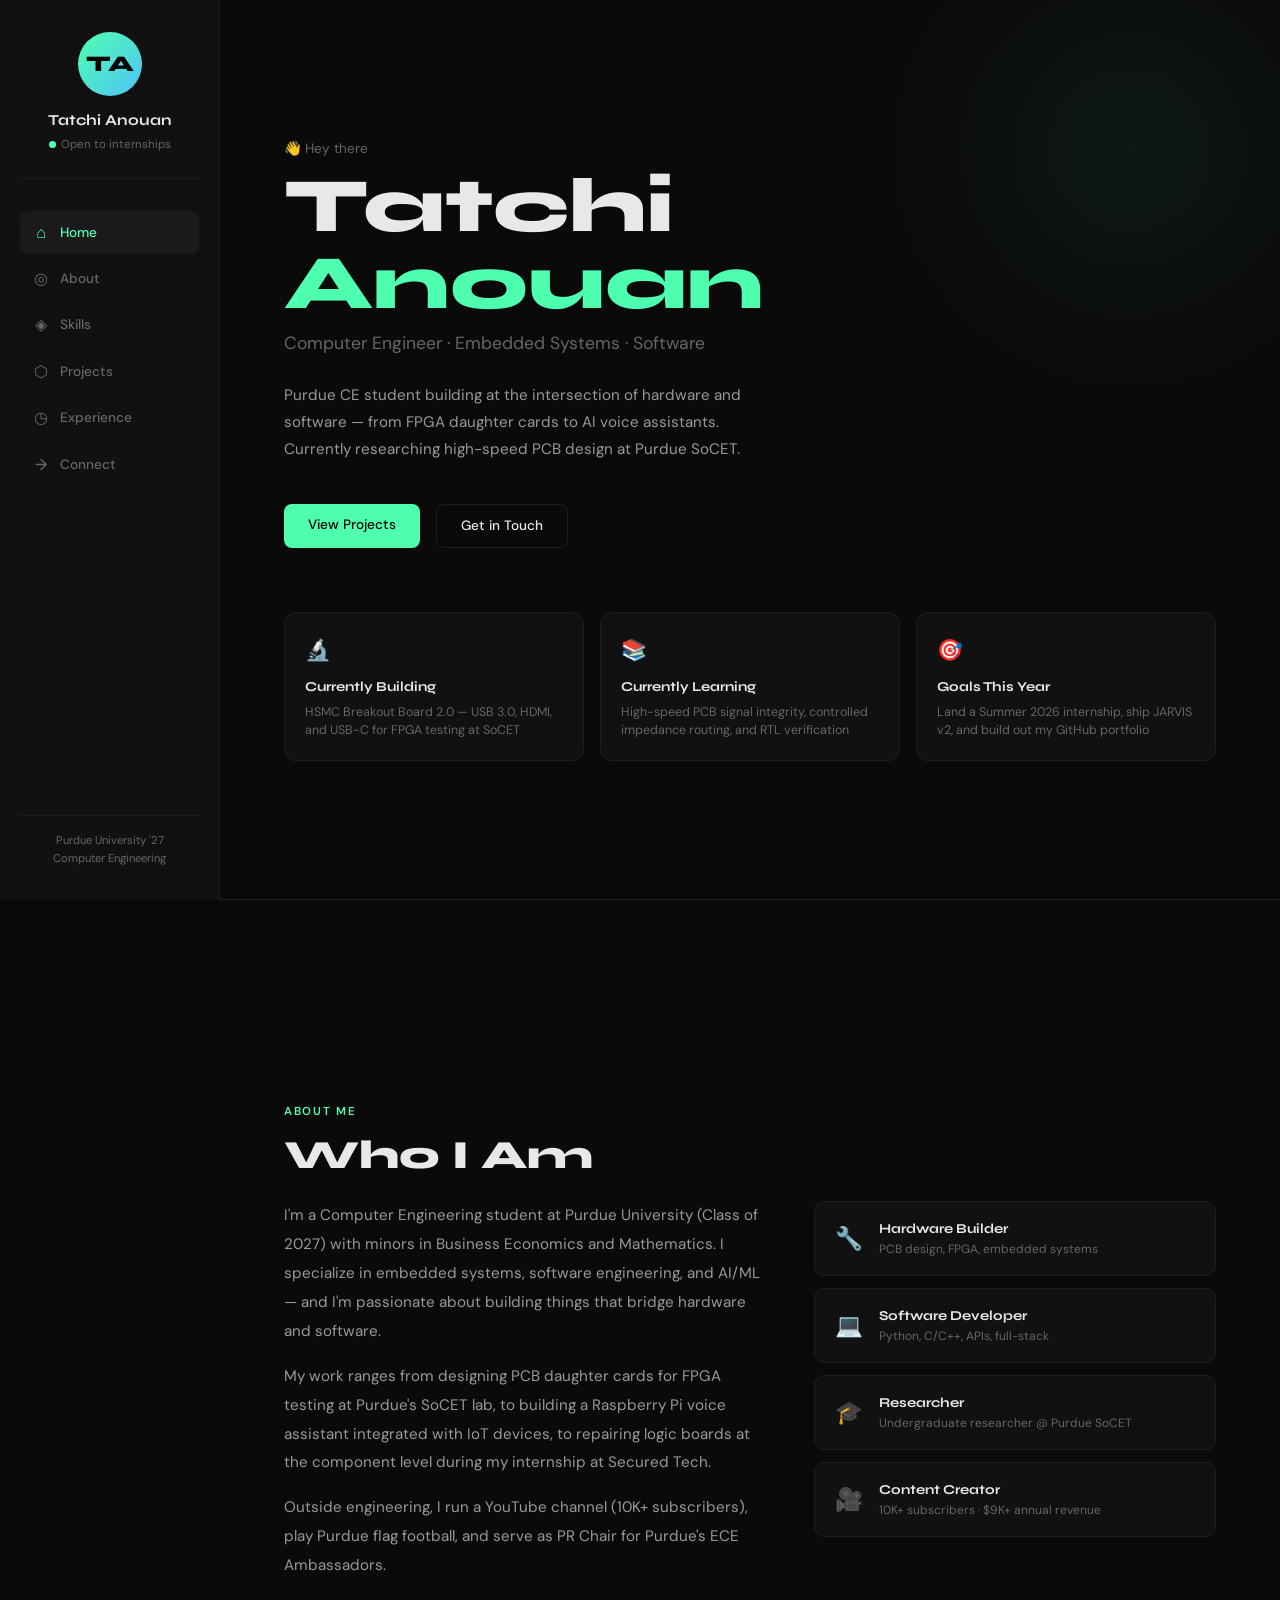
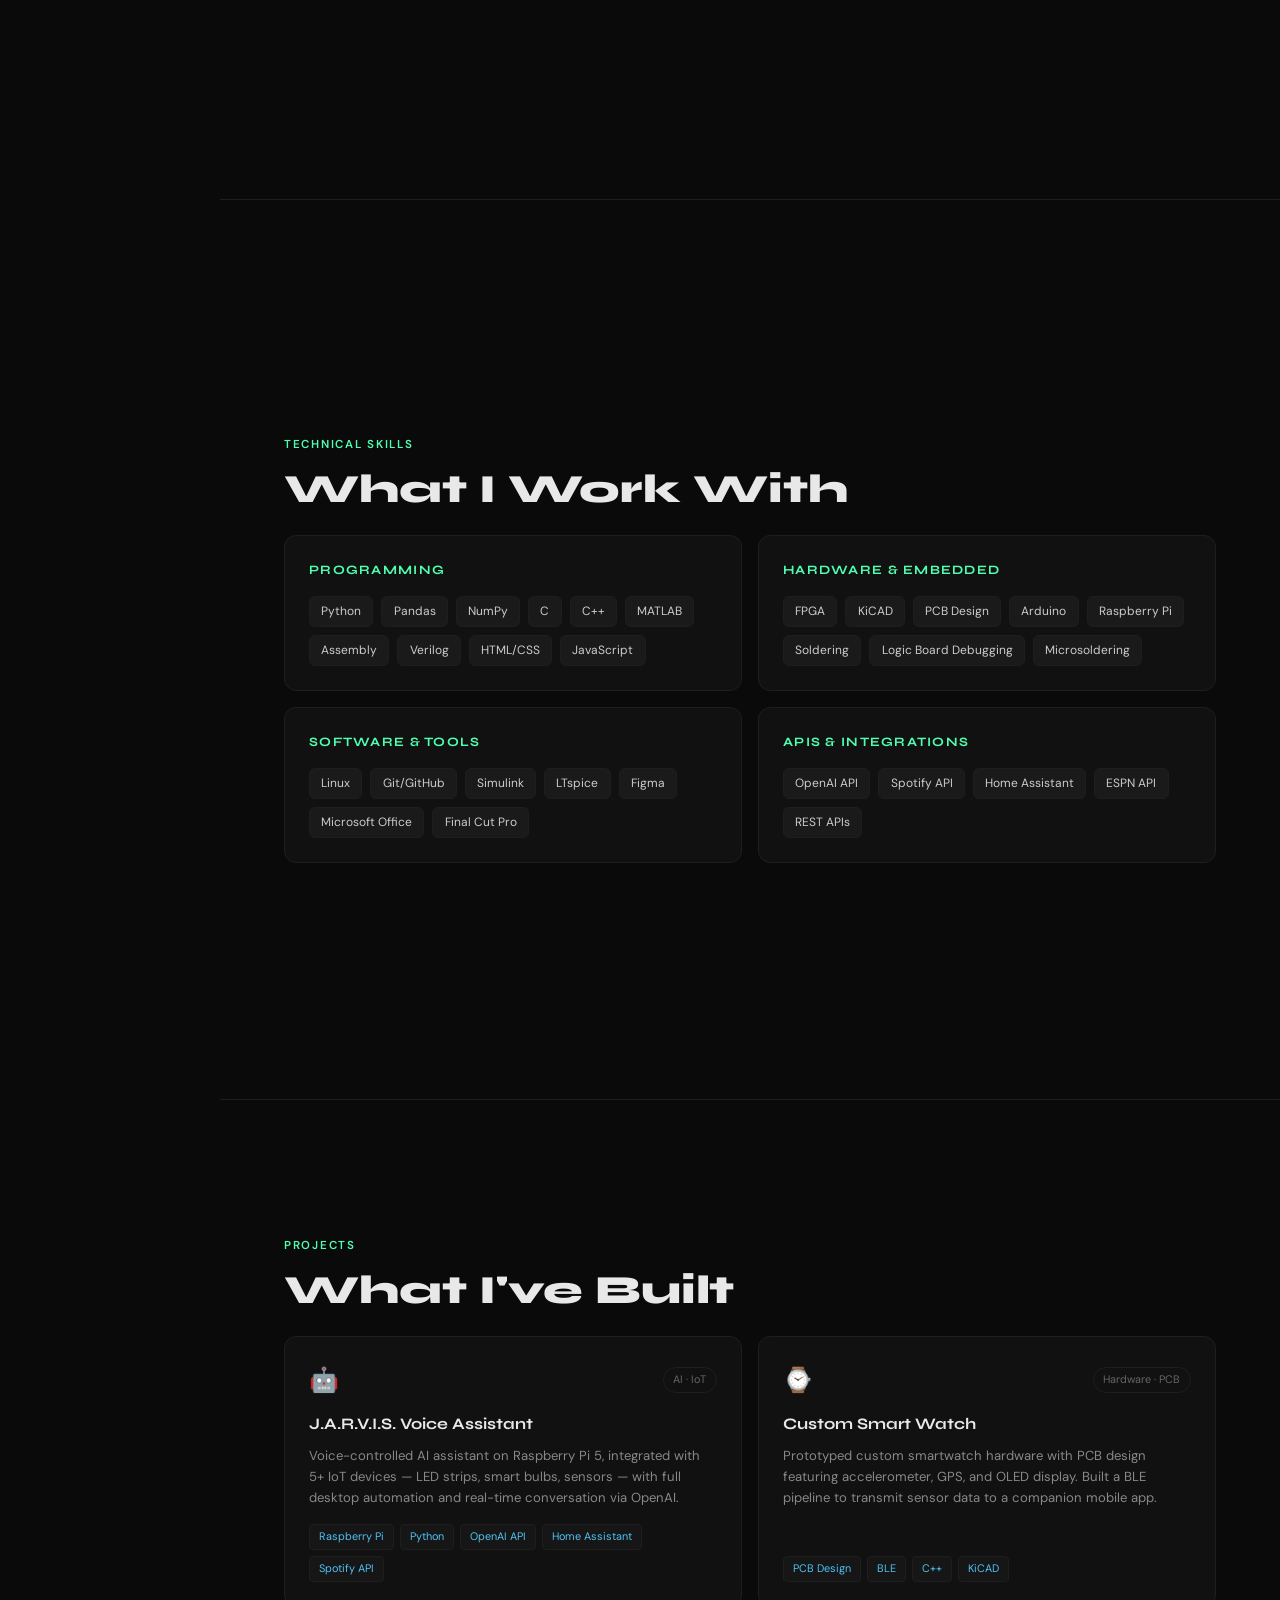
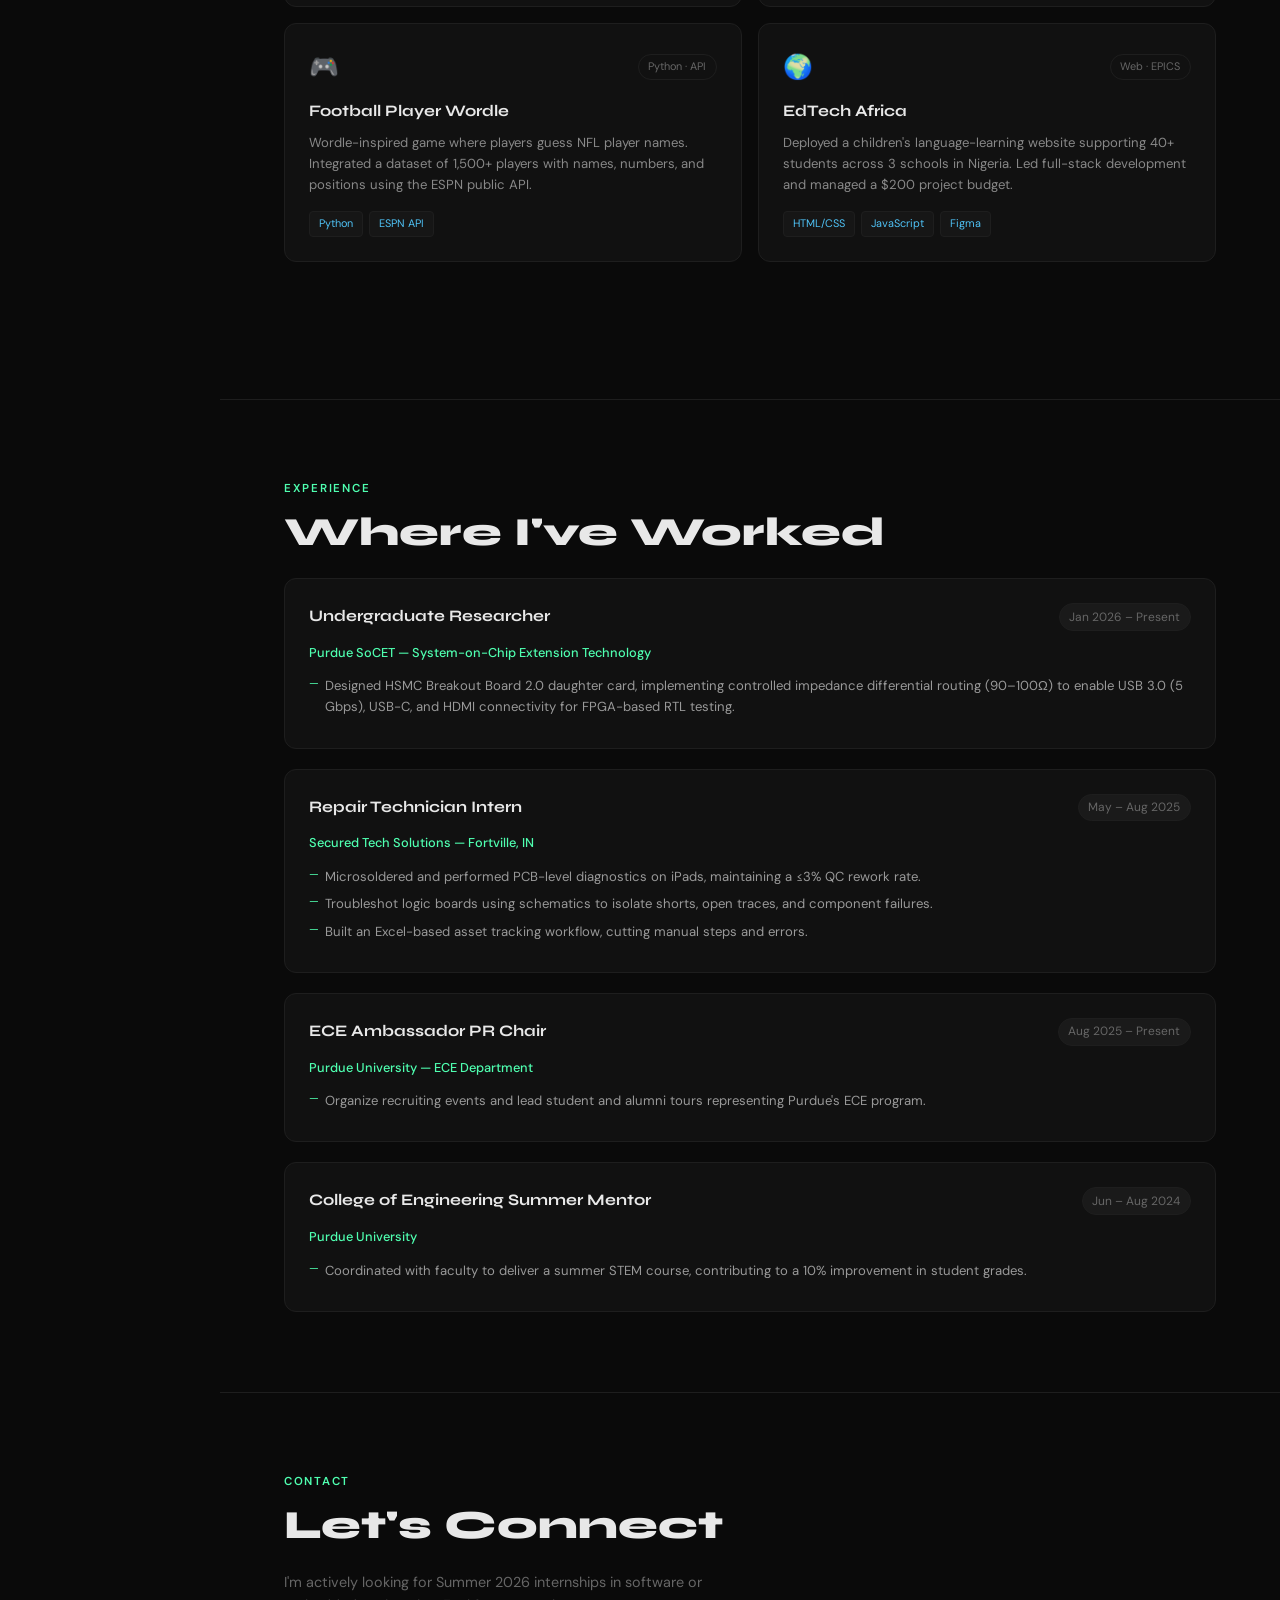
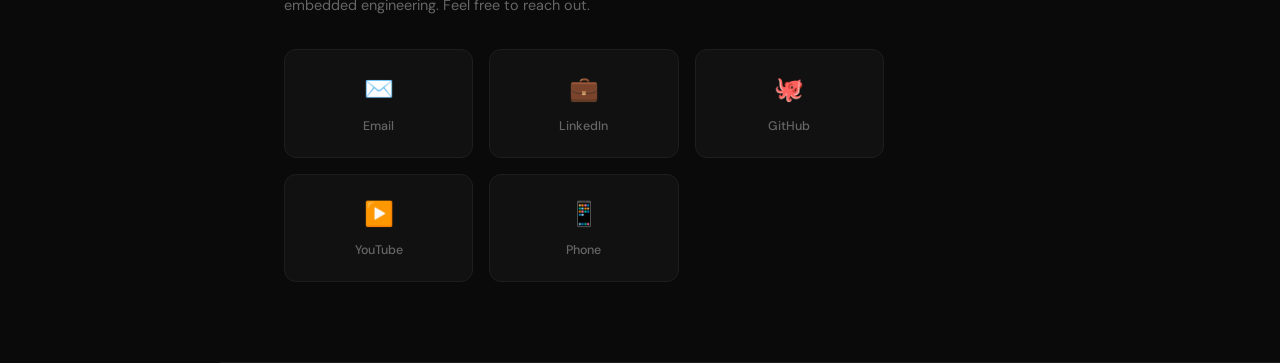
==== index.html @ 2d2d6995 "Add files via upload" ====
<!DOCTYPE html>
<html lang="en">
<head>
  <meta charset="UTF-8" />
  <meta name="viewport" content="width=device-width, initial-scale=1.0"/>
  <title>Tatchi Anouan — Portfolio</title>
  <link href="https://fonts.googleapis.com/css2?family=Syne:wght@400;600;700;800&family=DM+Sans:wght@300;400;500&display=swap" rel="stylesheet"/>
  <style>
    *, *::before, *::after { box-sizing: border-box; margin: 0; padding: 0; }

    :root {
      --bg: #0a0a0a;
      --surface: #111111;
      --border: #1e1e1e;
      --text: #e8e8e8;
      --muted: #666;
      --accent: #4fffb0;
      --accent2: #4fc3f7;
      --font-head: 'Syne', sans-serif;
      --font-body: 'DM Sans', sans-serif;
    }

    html { scroll-behavior: smooth; }

    body {
      background: var(--bg);
      color: var(--text);
      font-family: var(--font-body);
      font-weight: 400;
      line-height: 1.6;
    }

    /* ── SIDEBAR ── */
    .sidebar {
      position: fixed;
      top: 0; left: 0;
      width: 220px;
      height: 100vh;
      background: var(--surface);
      border-right: 1px solid var(--border);
      display: flex;
      flex-direction: column;
      padding: 2rem 1.25rem;
      z-index: 100;
    }

    .sidebar-profile {
      text-align: center;
      margin-bottom: 2rem;
      padding-bottom: 1.5rem;
      border-bottom: 1px solid var(--border);
    }

    .avatar {
      width: 64px; height: 64px;
      border-radius: 50%;
      background: linear-gradient(135deg, var(--accent), var(--accent2));
      display: flex; align-items: center; justify-content: center;
      font-family: var(--font-head);
      font-size: 1.4rem;
      font-weight: 800;
      color: #000;
      margin: 0 auto 0.75rem;
    }

    .sidebar-name {
      font-family: var(--font-head);
      font-weight: 700;
      font-size: 0.95rem;
      color: var(--text);
    }

    .sidebar-role {
      font-size: 0.72rem;
      color: var(--muted);
      margin-top: 0.2rem;
    }

    .status-dot {
      display: inline-block;
      width: 7px; height: 7px;
      background: var(--accent);
      border-radius: 50%;
      margin-right: 5px;
      animation: pulse 2s infinite;
    }

    @keyframes pulse {
      0%, 100% { opacity: 1; }
      50% { opacity: 0.3; }
    }

    nav { flex: 1; }

    nav a {
      display: flex;
      align-items: center;
      gap: 0.6rem;
      padding: 0.55rem 0.75rem;
      border-radius: 8px;
      color: var(--muted);
      text-decoration: none;
      font-size: 0.85rem;
      font-weight: 500;
      transition: all 0.2s;
      margin-bottom: 0.2rem;
    }

    nav a:hover, nav a.active {
      background: #1a1a1a;
      color: var(--text);
    }

    nav a.active { color: var(--accent); }

    nav a .icon { font-size: 1rem; width: 18px; text-align: center; }

    .sidebar-footer {
      font-size: 0.7rem;
      color: var(--muted);
      text-align: center;
      padding-top: 1rem;
      border-top: 1px solid var(--border);
    }

    /* ── MAIN ── */
    main {
      margin-left: 220px;
      padding: 0;
    }

    section {
      min-height: 100vh;
      padding: 5rem 4rem;
      border-bottom: 1px solid var(--border);
    }

    .section-label {
      font-size: 0.72rem;
      font-weight: 600;
      letter-spacing: 0.15em;
      text-transform: uppercase;
      color: var(--accent);
      margin-bottom: 0.75rem;
    }

    .section-title {
      font-family: var(--font-head);
      font-size: 2.5rem;
      font-weight: 800;
      color: var(--text);
      margin-bottom: 1.5rem;
      line-height: 1.1;
    }

    /* ── HERO ── */
    #home {
      display: flex;
      flex-direction: column;
      justify-content: center;
      position: relative;
      overflow: hidden;
    }

    .hero-bg {
      position: absolute;
      top: -100px; right: -100px;
      width: 500px; height: 500px;
      background: radial-gradient(circle, rgba(79,255,176,0.06) 0%, transparent 70%);
      pointer-events: none;
    }

    .hero-greeting {
      font-size: 0.85rem;
      color: var(--muted);
      margin-bottom: 0.5rem;
      display: flex;
      align-items: center;
      gap: 0.5rem;
    }

    .hero-name {
      font-family: var(--font-head);
      font-size: clamp(3rem, 6vw, 5.5rem);
      font-weight: 800;
      line-height: 1;
      margin-bottom: 0.5rem;
    }

    .hero-name span { color: var(--accent); }

    .hero-sub {
      font-size: 1.1rem;
      color: var(--muted);
      margin-bottom: 1.5rem;
      max-width: 520px;
    }

    .hero-desc {
      font-size: 0.95rem;
      color: #999;
      max-width: 500px;
      margin-bottom: 2.5rem;
      line-height: 1.8;
    }

    .btn-row { display: flex; gap: 1rem; flex-wrap: wrap; }

    .btn {
      padding: 0.65rem 1.5rem;
      border-radius: 8px;
      font-family: var(--font-body);
      font-size: 0.85rem;
      font-weight: 500;
      cursor: pointer;
      text-decoration: none;
      transition: all 0.2s;
      display: inline-block;
    }

    .btn-primary {
      background: var(--accent);
      color: #000;
      border: none;
    }

    .btn-primary:hover { background: #3de89a; transform: translateY(-1px); }

    .btn-outline {
      background: transparent;
      color: var(--text);
      border: 1px solid var(--border);
    }

    .btn-outline:hover { border-color: var(--accent); color: var(--accent); }

    .focus-cards {
      display: grid;
      grid-template-columns: repeat(3, 1fr);
      gap: 1rem;
      margin-top: 4rem;
    }

    .focus-card {
      background: var(--surface);
      border: 1px solid var(--border);
      border-radius: 12px;
      padding: 1.25rem;
      transition: border-color 0.2s;
    }

    .focus-card:hover { border-color: #333; }

    .focus-card .icon { font-size: 1.3rem; margin-bottom: 0.6rem; }
    .focus-card h4 { font-family: var(--font-head); font-size: 0.85rem; font-weight: 700; margin-bottom: 0.3rem; }
    .focus-card p { font-size: 0.78rem; color: var(--muted); line-height: 1.5; }

    /* ── ABOUT ── */
    #about { display: flex; flex-direction: column; justify-content: center; }

    .about-grid {
      display: grid;
      grid-template-columns: 1.2fr 1fr;
      gap: 3rem;
      align-items: start;
    }

    .about-text p {
      color: #999;
      font-size: 0.95rem;
      line-height: 1.9;
      margin-bottom: 1rem;
    }

    .about-cards {
      display: flex;
      flex-direction: column;
      gap: 0.75rem;
    }

    .about-card {
      background: var(--surface);
      border: 1px solid var(--border);
      border-radius: 10px;
      padding: 1rem 1.25rem;
      display: flex;
      align-items: center;
      gap: 1rem;
    }

    .about-card .icon { font-size: 1.4rem; }
    .about-card h4 { font-family: var(--font-head); font-size: 0.85rem; font-weight: 700; }
    .about-card p { font-size: 0.75rem; color: var(--muted); }

    /* ── SKILLS ── */
    #skills { display: flex; flex-direction: column; justify-content: center; }

    .skills-grid {
      display: grid;
      grid-template-columns: repeat(2, 1fr);
      gap: 1rem;
    }

    .skill-group {
      background: var(--surface);
      border: 1px solid var(--border);
      border-radius: 12px;
      padding: 1.5rem;
    }

    .skill-group h3 {
      font-family: var(--font-head);
      font-size: 0.8rem;
      font-weight: 700;
      text-transform: uppercase;
      letter-spacing: 0.1em;
      color: var(--accent);
      margin-bottom: 1rem;
    }

    .pills { display: flex; flex-wrap: wrap; gap: 0.5rem; }

    .pill {
      background: #1a1a1a;
      border: 1px solid var(--border);
      border-radius: 6px;
      padding: 0.3rem 0.7rem;
      font-size: 0.75rem;
      color: #ccc;
      transition: all 0.2s;
    }

    .pill:hover { border-color: var(--accent); color: var(--accent); }

    /* ── EXPERIENCE ── */
    #experience { display: flex; flex-direction: column; justify-content: center; }

    .timeline { display: flex; flex-direction: column; gap: 1.25rem; }

    .timeline-item {
      background: var(--surface);
      border: 1px solid var(--border);
      border-radius: 12px;
      padding: 1.5rem;
      position: relative;
      transition: border-color 0.2s;
    }

    .timeline-item:hover { border-color: #333; }

    .timeline-header {
      display: flex;
      justify-content: space-between;
      align-items: flex-start;
      margin-bottom: 0.75rem;
      flex-wrap: wrap;
      gap: 0.5rem;
    }

    .timeline-header h3 {
      font-family: var(--font-head);
      font-size: 1rem;
      font-weight: 700;
    }

    .timeline-date {
      font-size: 0.75rem;
      color: var(--muted);
      background: #1a1a1a;
      padding: 0.2rem 0.6rem;
      border-radius: 20px;
      border: 1px solid var(--border);
      white-space: nowrap;
    }

    .timeline-company {
      font-size: 0.8rem;
      color: var(--accent);
      margin-bottom: 0.75rem;
      font-weight: 500;
    }

    .timeline-item ul {
      list-style: none;
      padding: 0;
    }

    .timeline-item ul li {
      font-size: 0.82rem;
      color: #999;
      padding-left: 1rem;
      position: relative;
      margin-bottom: 0.4rem;
      line-height: 1.6;
    }

    .timeline-item ul li::before {
      content: '—';
      position: absolute;
      left: 0;
      color: var(--accent);
      font-size: 0.7rem;
    }

    /* ── PROJECTS ── */
    #projects { display: flex; flex-direction: column; justify-content: center; }

    .projects-grid {
      display: grid;
      grid-template-columns: repeat(2, 1fr);
      gap: 1rem;
    }

    .project-card {
      background: var(--surface);
      border: 1px solid var(--border);
      border-radius: 12px;
      padding: 1.5rem;
      transition: all 0.2s;
      display: flex;
      flex-direction: column;
    }

    .project-card:hover {
      border-color: #2a2a2a;
      transform: translateY(-2px);
    }

    .project-card-top {
      display: flex;
      justify-content: space-between;
      align-items: center;
      margin-bottom: 0.75rem;
    }

    .project-icon { font-size: 1.5rem; }

    .project-tag {
      font-size: 0.68rem;
      padding: 0.2rem 0.6rem;
      border-radius: 20px;
      border: 1px solid var(--border);
      color: var(--muted);
    }

    .project-card h3 {
      font-family: var(--font-head);
      font-size: 1rem;
      font-weight: 700;
      margin-bottom: 0.5rem;
    }

    .project-card p {
      font-size: 0.82rem;
      color: #888;
      line-height: 1.6;
      flex: 1;
      margin-bottom: 1rem;
    }

    .project-tech { display: flex; flex-wrap: wrap; gap: 0.4rem; }

    .tech-badge {
      font-size: 0.68rem;
      padding: 0.2rem 0.55rem;
      background: #161616;
      border: 1px solid var(--border);
      border-radius: 4px;
      color: var(--accent2);
    }

    /* ── CONNECT ── */
    #connect {
      display: flex;
      flex-direction: column;
      justify-content: center;
      min-height: 60vh;
    }

    .connect-grid {
      display: grid;
      grid-template-columns: repeat(3, 1fr);
      gap: 1rem;
      max-width: 600px;
    }

    .connect-card {
      background: var(--surface);
      border: 1px solid var(--border);
      border-radius: 12px;
      padding: 1.25rem;
      text-decoration: none;
      text-align: center;
      transition: all 0.2s;
      display: flex;
      flex-direction: column;
      align-items: center;
      gap: 0.5rem;
    }

    .connect-card:hover {
      border-color: var(--accent);
      transform: translateY(-2px);
    }

    .connect-card .icon { font-size: 1.5rem; }
    .connect-card span {
      font-size: 0.78rem;
      color: var(--muted);
      font-weight: 500;
    }

    /* ── MOBILE ── */
    .mobile-nav {
      display: none;
      position: fixed;
      top: 0; left: 0; right: 0;
      background: var(--surface);
      border-bottom: 1px solid var(--border);
      padding: 1rem 1.5rem;
      z-index: 100;
      justify-content: space-between;
      align-items: center;
    }

    .mobile-nav-name {
      font-family: var(--font-head);
      font-weight: 800;
      font-size: 1rem;
    }

    .mobile-nav-links {
      display: flex;
      gap: 1rem;
    }

    .mobile-nav-links a {
      color: var(--muted);
      text-decoration: none;
      font-size: 0.78rem;
    }

    @media (max-width: 900px) {
      .sidebar { display: none; }
      .mobile-nav { display: flex; }
      main { margin-left: 0; }
      section { padding: 5rem 1.5rem 3rem; }
      .about-grid { grid-template-columns: 1fr; }
      .skills-grid { grid-template-columns: 1fr; }
      .projects-grid { grid-template-columns: 1fr; }
      .focus-cards { grid-template-columns: 1fr; }
      .connect-grid { grid-template-columns: repeat(2, 1fr); }
      .hero-name { font-size: 3rem; }
    }
  </style>
</head>
<body>

<!-- Mobile Nav -->
<nav class="mobile-nav">
  <span class="mobile-nav-name">TA</span>
  <div class="mobile-nav-links">
    <a href="#home">Home</a>
    <a href="#about">About</a>
    <a href="#skills">Skills</a>
    <a href="#projects">Projects</a>
    <a href="#experience">Experience</a>
    <a href="#connect">Connect</a>
  </div>
</nav>

<!-- Sidebar -->
<aside class="sidebar">
  <div class="sidebar-profile">
    <div class="avatar">TA</div>
    <div class="sidebar-name">Tatchi Anouan</div>
    <div class="sidebar-role"><span class="status-dot"></span>Open to internships</div>
  </div>

  <nav>
    <a href="#home" class="active"><span class="icon">⌂</span> Home</a>
    <a href="#about"><span class="icon">◎</span> About</a>
    <a href="#skills"><span class="icon">◈</span> Skills</a>
    <a href="#projects"><span class="icon">⬡</span> Projects</a>
    <a href="#experience"><span class="icon">◷</span> Experience</a>
    <a href="#connect"><span class="icon">→</span> Connect</a>
  </nav>

  <div class="sidebar-footer">
    Purdue University '27<br/>Computer Engineering
  </div>
</aside>

<!-- Main -->
<main>

  <!-- HOME -->
  <section id="home">
    <div class="hero-bg"></div>
    <div class="hero-greeting">👋 Hey there</div>
    <h1 class="hero-name">Tatchi<br/><span>Anouan</span></h1>
    <p class="hero-sub">Computer Engineer · Embedded Systems · Software</p>
    <p class="hero-desc">
      Purdue CE student building at the intersection of hardware and software —
      from FPGA daughter cards to AI voice assistants. Currently researching
      high-speed PCB design at Purdue SoCET.
    </p>
    <div class="btn-row">
      <a href="#projects" class="btn btn-primary">View Projects</a>
      <a href="#connect" class="btn btn-outline">Get in Touch</a>
    </div>

    <div class="focus-cards">
      <div class="focus-card">
        <div class="icon">🔬</div>
        <h4>Currently Building</h4>
        <p>HSMC Breakout Board 2.0 — USB 3.0, HDMI, and USB-C for FPGA testing at SoCET</p>
      </div>
      <div class="focus-card">
        <div class="icon">📚</div>
        <h4>Currently Learning</h4>
        <p>High-speed PCB signal integrity, controlled impedance routing, and RTL verification</p>
      </div>
      <div class="focus-card">
        <div class="icon">🎯</div>
        <h4>Goals This Year</h4>
        <p>Land a Summer 2026 internship, ship JARVIS v2, and build out my GitHub portfolio</p>
      </div>
    </div>
  </section>

  <!-- ABOUT -->
  <section id="about">
    <div class="section-label">About Me</div>
    <h2 class="section-title">Who I Am</h2>
    <div class="about-grid">
      <div class="about-text">
        <p>
          I'm a Computer Engineering student at Purdue University (Class of 2027) with minors in
          Business Economics and Mathematics. I specialize in embedded systems, software engineering,
          and AI/ML — and I'm passionate about building things that bridge hardware and software.
        </p>
        <p>
          My work ranges from designing PCB daughter cards for FPGA testing at Purdue's SoCET lab,
          to building a Raspberry Pi voice assistant integrated with IoT devices, to repairing
          logic boards at the component level during my internship at Secured Tech.
        </p>
        <p>
          Outside engineering, I run a YouTube channel (10K+ subscribers), play Purdue flag
          football, and serve as PR Chair for Purdue's ECE Ambassadors.
        </p>
      </div>
      <div class="about-cards">
        <div class="about-card">
          <div class="icon">🔧</div>
          <div>
            <h4>Hardware Builder</h4>
            <p>PCB design, FPGA, embedded systems</p>
          </div>
        </div>
        <div class="about-card">
          <div class="icon">💻</div>
          <div>
            <h4>Software Developer</h4>
            <p>Python, C/C++, APIs, full-stack</p>
          </div>
        </div>
        <div class="about-card">
          <div class="icon">🎓</div>
          <div>
            <h4>Researcher</h4>
            <p>Undergraduate researcher @ Purdue SoCET</p>
          </div>
        </div>
        <div class="about-card">
          <div class="icon">🎥</div>
          <div>
            <h4>Content Creator</h4>
            <p>10K+ subscribers · $9K+ annual revenue</p>
          </div>
        </div>
      </div>
    </div>
  </section>

  <!-- SKILLS -->
  <section id="skills">
    <div class="section-label">Technical Skills</div>
    <h2 class="section-title">What I Work With</h2>
    <div class="skills-grid">
      <div class="skill-group">
        <h3>Programming</h3>
        <div class="pills">
          <span class="pill">Python</span>
          <span class="pill">Pandas</span>
          <span class="pill">NumPy</span>
          <span class="pill">C</span>
          <span class="pill">C++</span>
          <span class="pill">MATLAB</span>
          <span class="pill">Assembly</span>
          <span class="pill">Verilog</span>
          <span class="pill">HTML/CSS</span>
          <span class="pill">JavaScript</span>
        </div>
      </div>
      <div class="skill-group">
        <h3>Hardware & Embedded</h3>
        <div class="pills">
          <span class="pill">FPGA</span>
          <span class="pill">KiCAD</span>
          <span class="pill">PCB Design</span>
          <span class="pill">Arduino</span>
          <span class="pill">Raspberry Pi</span>
          <span class="pill">Soldering</span>
          <span class="pill">Logic Board Debugging</span>
          <span class="pill">Microsoldering</span>
        </div>
      </div>
      <div class="skill-group">
        <h3>Software & Tools</h3>
        <div class="pills">
          <span class="pill">Linux</span>
          <span class="pill">Git/GitHub</span>
          <span class="pill">Simulink</span>
          <span class="pill">LTspice</span>
          <span class="pill">Figma</span>
          <span class="pill">Microsoft Office</span>
          <span class="pill">Final Cut Pro</span>
        </div>
      </div>
      <div class="skill-group">
        <h3>APIs & Integrations</h3>
        <div class="pills">
          <span class="pill">OpenAI API</span>
          <span class="pill">Spotify API</span>
          <span class="pill">Home Assistant</span>
          <span class="pill">ESPN API</span>
          <span class="pill">REST APIs</span>
        </div>
      </div>
    </div>
  </section>

  <!-- PROJECTS -->
  <section id="projects">
    <div class="section-label">Projects</div>
    <h2 class="section-title">What I've Built</h2>
    <div class="projects-grid">
      <div class="project-card">
        <div class="project-card-top">
          <div class="project-icon">🤖</div>
          <span class="project-tag">AI · IoT</span>
        </div>
        <h3>J.A.R.V.I.S. Voice Assistant</h3>
        <p>Voice-controlled AI assistant on Raspberry Pi 5, integrated with 5+ IoT devices — LED strips, smart bulbs, sensors — with full desktop automation and real-time conversation via OpenAI.</p>
        <div class="project-tech">
          <span class="tech-badge">Raspberry Pi</span>
          <span class="tech-badge">Python</span>
          <span class="tech-badge">OpenAI API</span>
          <span class="tech-badge">Home Assistant</span>
          <span class="tech-badge">Spotify API</span>
        </div>
      </div>

      <div class="project-card">
        <div class="project-card-top">
          <div class="project-icon">⌚</div>
          <span class="project-tag">Hardware · PCB</span>
        </div>
        <h3>Custom Smart Watch</h3>
        <p>Prototyped custom smartwatch hardware with PCB design featuring accelerometer, GPS, and OLED display. Built a BLE pipeline to transmit sensor data to a companion mobile app.</p>
        <div class="project-tech">
          <span class="tech-badge">PCB Design</span>
          <span class="tech-badge">BLE</span>
          <span class="tech-badge">C++</span>
          <span class="tech-badge">KiCAD</span>
        </div>
      </div>

      <div class="project-card">
        <div class="project-card-top">
          <div class="project-icon">🎮</div>
          <span class="project-tag">Python · API</span>
        </div>
        <h3>Football Player Wordle</h3>
        <p>Wordle-inspired game where players guess NFL player names. Integrated a dataset of 1,500+ players with names, numbers, and positions using the ESPN public API.</p>
        <div class="project-tech">
          <span class="tech-badge">Python</span>
          <span class="tech-badge">ESPN API</span>
        </div>
      </div>

      <div class="project-card">
        <div class="project-card-top">
          <div class="project-icon">🌍</div>
          <span class="project-tag">Web · EPICS</span>
        </div>
        <h3>EdTech Africa</h3>
        <p>Deployed a children's language-learning website supporting 40+ students across 3 schools in Nigeria. Led full-stack development and managed a $200 project budget.</p>
        <div class="project-tech">
          <span class="tech-badge">HTML/CSS</span>
          <span class="tech-badge">JavaScript</span>
          <span class="tech-badge">Figma</span>
        </div>
      </div>
    </div>
  </section>

  <!-- EXPERIENCE -->
  <section id="experience">
    <div class="section-label">Experience</div>
    <h2 class="section-title">Where I've Worked</h2>
    <div class="timeline">

      <div class="timeline-item">
        <div class="timeline-header">
          <h3>Undergraduate Researcher</h3>
          <span class="timeline-date">Jan 2026 – Present</span>
        </div>
        <div class="timeline-company">Purdue SoCET — System-on-Chip Extension Technology</div>
        <ul>
          <li>Designed HSMC Breakout Board 2.0 daughter card, implementing controlled impedance differential routing (90–100Ω) to enable USB 3.0 (5 Gbps), USB-C, and HDMI connectivity for FPGA-based RTL testing.</li>
        </ul>
      </div>

      <div class="timeline-item">
        <div class="timeline-header">
          <h3>Repair Technician Intern</h3>
          <span class="timeline-date">May – Aug 2025</span>
        </div>
        <div class="timeline-company">Secured Tech Solutions — Fortville, IN</div>
        <ul>
          <li>Microsoldered and performed PCB-level diagnostics on iPads, maintaining a ≤3% QC rework rate.</li>
          <li>Troubleshot logic boards using schematics to isolate shorts, open traces, and component failures.</li>
          <li>Built an Excel-based asset tracking workflow, cutting manual steps and errors.</li>
        </ul>
      </div>

      <div class="timeline-item">
        <div class="timeline-header">
          <h3>ECE Ambassador PR Chair</h3>
          <span class="timeline-date">Aug 2025 – Present</span>
        </div>
        <div class="timeline-company">Purdue University — ECE Department</div>
        <ul>
          <li>Organize recruiting events and lead student and alumni tours representing Purdue's ECE program.</li>
        </ul>
      </div>

      <div class="timeline-item">
        <div class="timeline-header">
          <h3>College of Engineering Summer Mentor</h3>
          <span class="timeline-date">Jun – Aug 2024</span>
        </div>
        <div class="timeline-company">Purdue University</div>
        <ul>
          <li>Coordinated with faculty to deliver a summer STEM course, contributing to a 10% improvement in student grades.</li>
        </ul>
      </div>

    </div>
  </section>

  <!-- CONNECT -->
  <section id="connect">
    <div class="section-label">Contact</div>
    <h2 class="section-title">Let's Connect</h2>
    <p style="color: var(--muted); font-size: 0.9rem; margin-bottom: 2rem; max-width: 420px;">
      I'm actively looking for Summer 2026 internships in software or embedded engineering. Feel free to reach out.
    </p>
    <div class="connect-grid">
      <a href="mailto:Tanouan@purdue.edu" class="connect-card">
        <div class="icon">✉️</div>
        <span>Email</span>
      </a>
      <a href="https://linkedin.com/in/tanouan" target="_blank" class="connect-card">
        <div class="icon">💼</div>
        <span>LinkedIn</span>
      </a>
      <a href="https://dknyc05.github.io" target="_blank" class="connect-card">
        <div class="icon">🐙</div>
        <span>GitHub</span>
      </a>
      <a href="https://youtube.com/@Itz_DkPlayz" target="_blank" class="connect-card">
        <div class="icon">▶️</div>
        <span>YouTube</span>
      </a>
      <a href="tel:3175038710" class="connect-card">
        <div class="icon">📱</div>
        <span>Phone</span>
      </a>
    </div>
  </section>

</main>

<script>
  // Active nav highlight on scroll
  const sections = document.querySelectorAll('section');
  const navLinks = document.querySelectorAll('.sidebar nav a');

  const observer = new IntersectionObserver((entries) => {
    entries.forEach(entry => {
      if (entry.isIntersecting) {
        navLinks.forEach(link => {
          link.classList.remove('active');
          if (link.getAttribute('href') === '#' + entry.target.id) {
            link.classList.add('active');
          }
        });
      }
    });
  }, { threshold: 0.4 });

  sections.forEach(s => observer.observe(s));
</script>

</body>
</html>
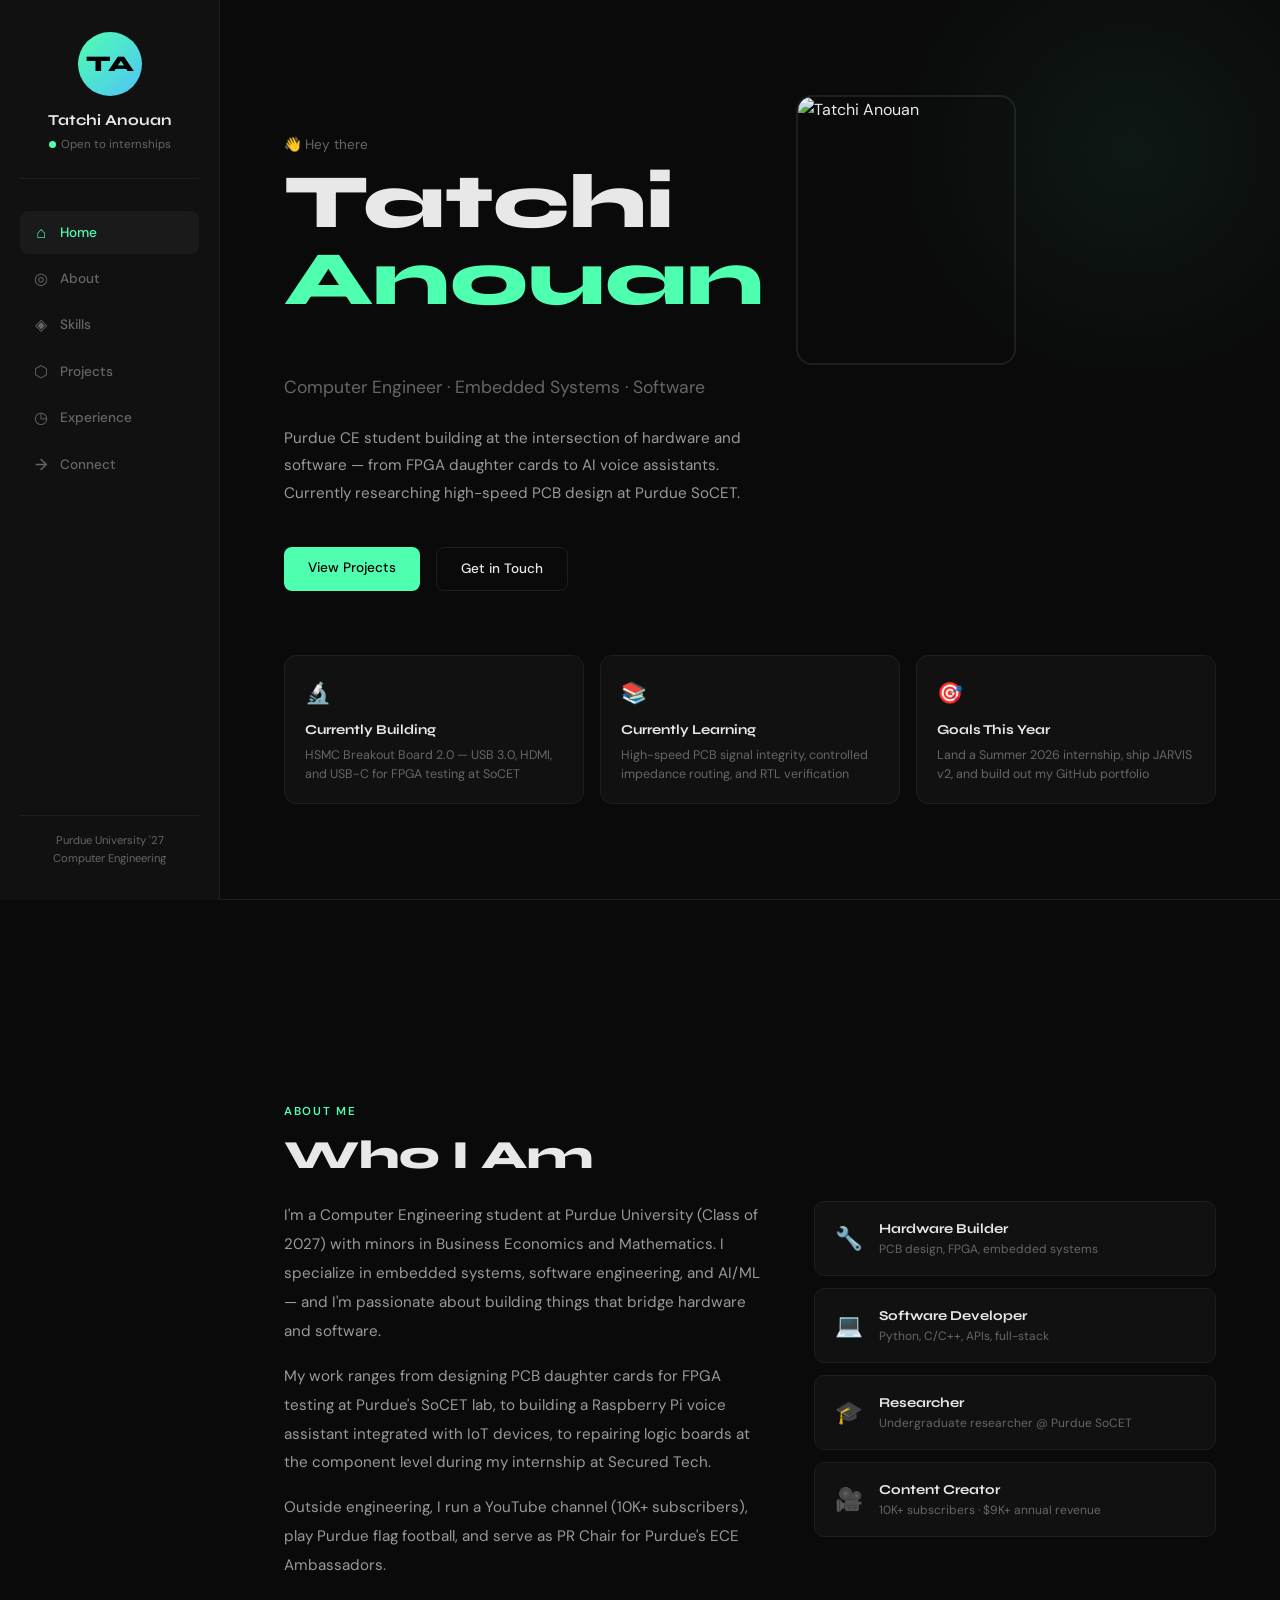
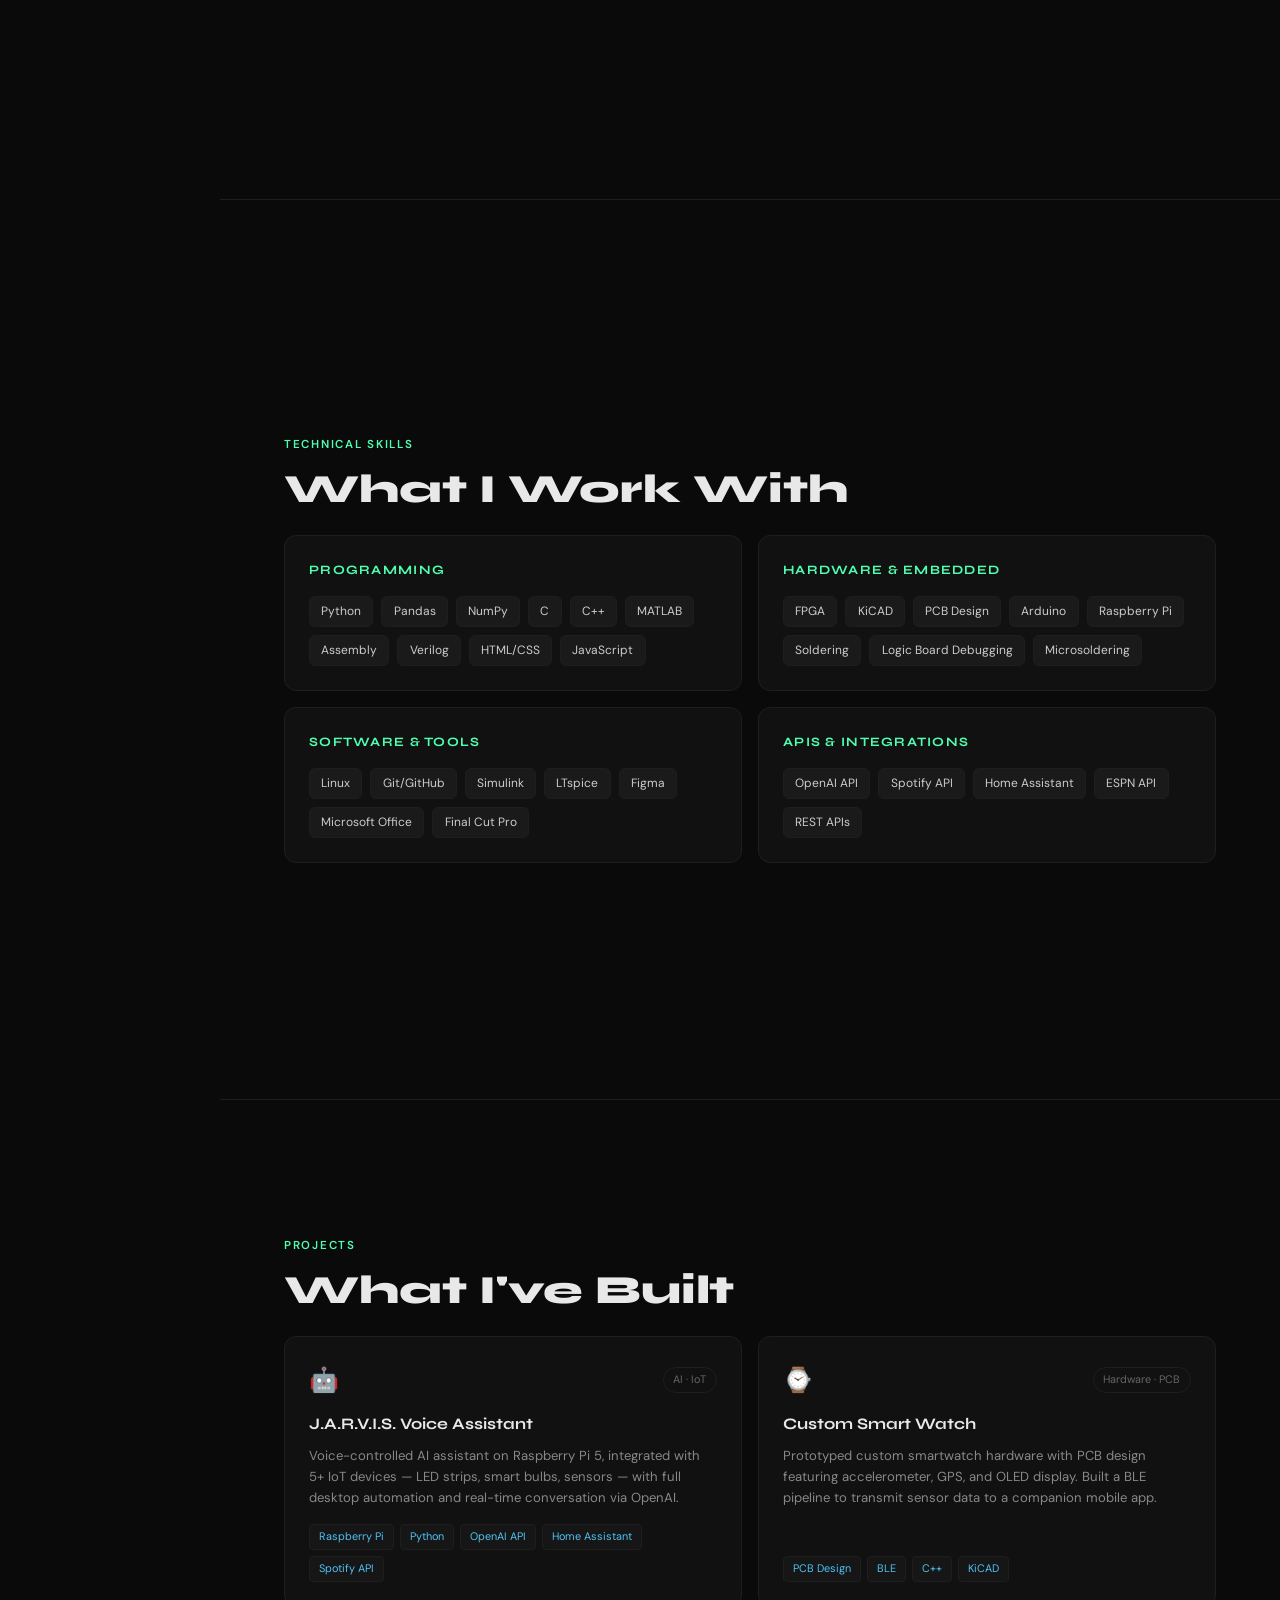
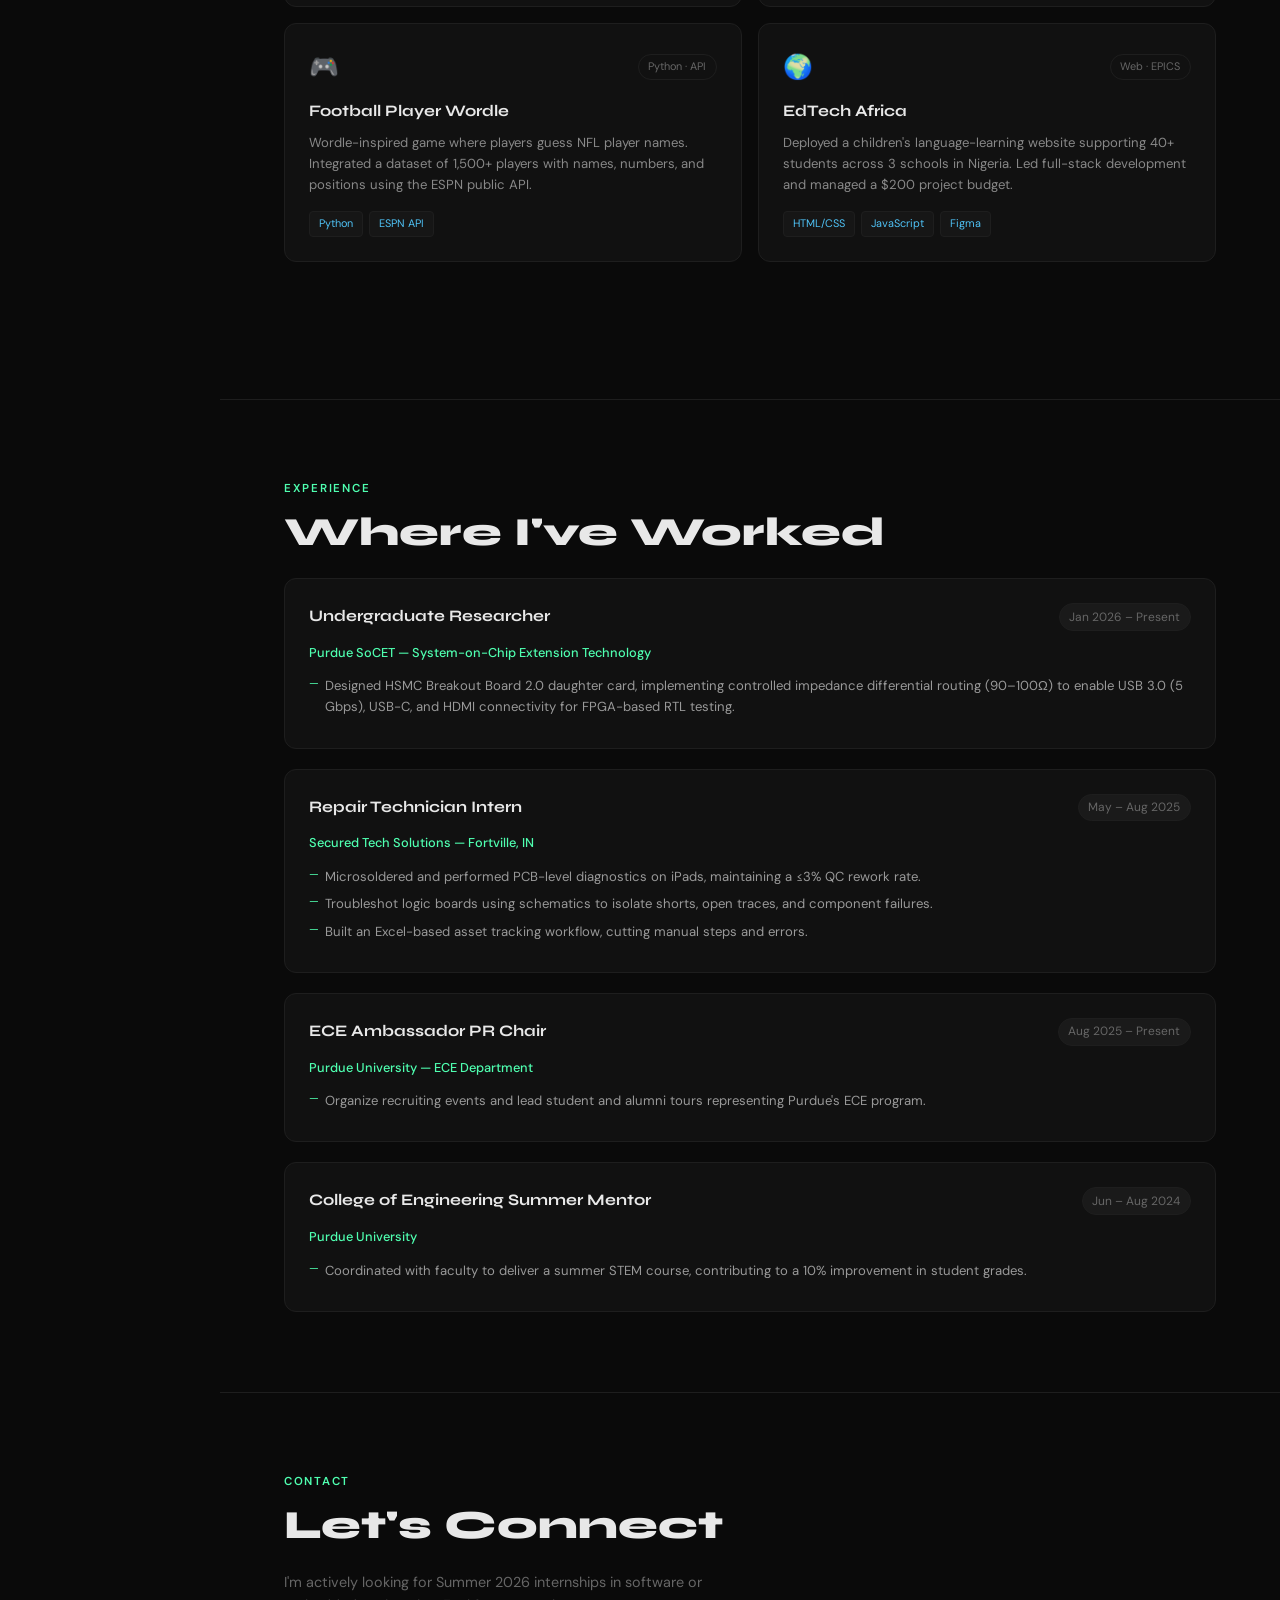
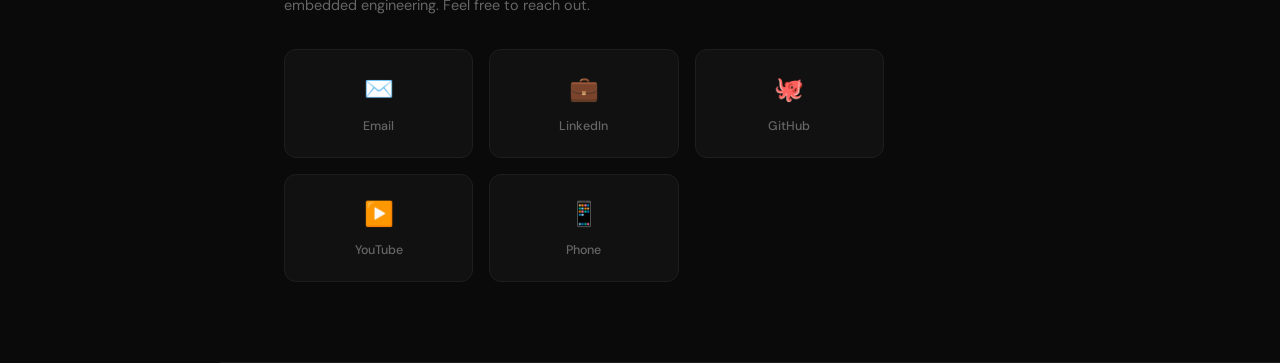
==== commit 88d4cb21: "Add files via upload" ====
--- a/index.html
+++ b/index.html
@@ -1,12 +1,21 @@
 <!DOCTYPE html>
 <html lang="en">
+
 <head>
   <meta charset="UTF-8" />
-  <meta name="viewport" content="width=device-width, initial-scale=1.0"/>
+  <meta name="viewport" content="width=device-width, initial-scale=1.0" />
   <title>Tatchi Anouan — Portfolio</title>
-  <link href="https://fonts.googleapis.com/css2?family=Syne:wght@400;600;700;800&family=DM+Sans:wght@300;400;500&display=swap" rel="stylesheet"/>
+  <link
+    href="https://fonts.googleapis.com/css2?family=Syne:wght@400;600;700;800&family=DM+Sans:wght@300;400;500&display=swap"
+    rel="stylesheet" />
   <style>
-    *, *::before, *::after { box-sizing: border-box; margin: 0; padding: 0; }
+    *,
+    *::before,
+    *::after {
+      box-sizing: border-box;
+      margin: 0;
+      padding: 0;
+    }
 
     :root {
       --bg: #0a0a0a;
@@ -20,7 +29,9 @@
       --font-body: 'DM Sans', sans-serif;
     }
 
-    html { scroll-behavior: smooth; }
+    html {
+      scroll-behavior: smooth;
+    }
 
     body {
       background: var(--bg);
@@ -33,7 +44,8 @@
     /* ── SIDEBAR ── */
     .sidebar {
       position: fixed;
-      top: 0; left: 0;
+      top: 0;
+      left: 0;
       width: 220px;
       height: 100vh;
       background: var(--surface);
@@ -52,10 +64,13 @@
     }
 
     .avatar {
-      width: 64px; height: 64px;
+      width: 64px;
+      height: 64px;
       border-radius: 50%;
       background: linear-gradient(135deg, var(--accent), var(--accent2));
-      display: flex; align-items: center; justify-content: center;
+      display: flex;
+      align-items: center;
+      justify-content: center;
       font-family: var(--font-head);
       font-size: 1.4rem;
       font-weight: 800;
@@ -78,7 +93,8 @@
 
     .status-dot {
       display: inline-block;
-      width: 7px; height: 7px;
+      width: 7px;
+      height: 7px;
       background: var(--accent);
       border-radius: 50%;
       margin-right: 5px;
@@ -86,11 +102,20 @@
     }
 
     @keyframes pulse {
-      0%, 100% { opacity: 1; }
-      50% { opacity: 0.3; }
-    }
-
-    nav { flex: 1; }
+
+      0%,
+      100% {
+        opacity: 1;
+      }
+
+      50% {
+        opacity: 0.3;
+      }
+    }
+
+    nav {
+      flex: 1;
+    }
 
     nav a {
       display: flex;
@@ -106,14 +131,21 @@
       margin-bottom: 0.2rem;
     }
 
-    nav a:hover, nav a.active {
+    nav a:hover,
+    nav a.active {
       background: #1a1a1a;
       color: var(--text);
     }
 
-    nav a.active { color: var(--accent); }
-
-    nav a .icon { font-size: 1rem; width: 18px; text-align: center; }
+    nav a.active {
+      color: var(--accent);
+    }
+
+    nav a .icon {
+      font-size: 1rem;
+      width: 18px;
+      text-align: center;
+    }
 
     .sidebar-footer {
       font-size: 0.7rem;
@@ -164,9 +196,11 @@
 
     .hero-bg {
       position: absolute;
-      top: -100px; right: -100px;
-      width: 500px; height: 500px;
-      background: radial-gradient(circle, rgba(79,255,176,0.06) 0%, transparent 70%);
+      top: -100px;
+      right: -100px;
+      width: 500px;
+      height: 500px;
+      background: radial-gradient(circle, rgba(79, 255, 176, 0.06) 0%, transparent 70%);
       pointer-events: none;
     }
 
@@ -187,7 +221,9 @@
       margin-bottom: 0.5rem;
     }
 
-    .hero-name span { color: var(--accent); }
+    .hero-name span {
+      color: var(--accent);
+    }
 
     .hero-sub {
       font-size: 1.1rem;
@@ -204,7 +240,11 @@
       line-height: 1.8;
     }
 
-    .btn-row { display: flex; gap: 1rem; flex-wrap: wrap; }
+    .btn-row {
+      display: flex;
+      gap: 1rem;
+      flex-wrap: wrap;
+    }
 
     .btn {
       padding: 0.65rem 1.5rem;
@@ -224,7 +264,10 @@
       border: none;
     }
 
-    .btn-primary:hover { background: #3de89a; transform: translateY(-1px); }
+    .btn-primary:hover {
+      background: #3de89a;
+      transform: translateY(-1px);
+    }
 
     .btn-outline {
       background: transparent;
@@ -232,7 +275,10 @@
       border: 1px solid var(--border);
     }
 
-    .btn-outline:hover { border-color: var(--accent); color: var(--accent); }
+    .btn-outline:hover {
+      border-color: var(--accent);
+      color: var(--accent);
+    }
 
     .focus-cards {
       display: grid;
@@ -249,14 +295,34 @@
       transition: border-color 0.2s;
     }
 
-    .focus-card:hover { border-color: #333; }
-
-    .focus-card .icon { font-size: 1.3rem; margin-bottom: 0.6rem; }
-    .focus-card h4 { font-family: var(--font-head); font-size: 0.85rem; font-weight: 700; margin-bottom: 0.3rem; }
-    .focus-card p { font-size: 0.78rem; color: var(--muted); line-height: 1.5; }
+    .focus-card:hover {
+      border-color: #333;
+    }
+
+    .focus-card .icon {
+      font-size: 1.3rem;
+      margin-bottom: 0.6rem;
+    }
+
+    .focus-card h4 {
+      font-family: var(--font-head);
+      font-size: 0.85rem;
+      font-weight: 700;
+      margin-bottom: 0.3rem;
+    }
+
+    .focus-card p {
+      font-size: 0.78rem;
+      color: var(--muted);
+      line-height: 1.5;
+    }
 
     /* ── ABOUT ── */
-    #about { display: flex; flex-direction: column; justify-content: center; }
+    #about {
+      display: flex;
+      flex-direction: column;
+      justify-content: center;
+    }
 
     .about-grid {
       display: grid;
@@ -288,12 +354,27 @@
       gap: 1rem;
     }
 
-    .about-card .icon { font-size: 1.4rem; }
-    .about-card h4 { font-family: var(--font-head); font-size: 0.85rem; font-weight: 700; }
-    .about-card p { font-size: 0.75rem; color: var(--muted); }
+    .about-card .icon {
+      font-size: 1.4rem;
+    }
+
+    .about-card h4 {
+      font-family: var(--font-head);
+      font-size: 0.85rem;
+      font-weight: 700;
+    }
+
+    .about-card p {
+      font-size: 0.75rem;
+      color: var(--muted);
+    }
 
     /* ── SKILLS ── */
-    #skills { display: flex; flex-direction: column; justify-content: center; }
+    #skills {
+      display: flex;
+      flex-direction: column;
+      justify-content: center;
+    }
 
     .skills-grid {
       display: grid;
@@ -318,7 +399,11 @@
       margin-bottom: 1rem;
     }
 
-    .pills { display: flex; flex-wrap: wrap; gap: 0.5rem; }
+    .pills {
+      display: flex;
+      flex-wrap: wrap;
+      gap: 0.5rem;
+    }
 
     .pill {
       background: #1a1a1a;
@@ -330,12 +415,23 @@
       transition: all 0.2s;
     }
 
-    .pill:hover { border-color: var(--accent); color: var(--accent); }
+    .pill:hover {
+      border-color: var(--accent);
+      color: var(--accent);
+    }
 
     /* ── EXPERIENCE ── */
-    #experience { display: flex; flex-direction: column; justify-content: center; }
-
-    .timeline { display: flex; flex-direction: column; gap: 1.25rem; }
+    #experience {
+      display: flex;
+      flex-direction: column;
+      justify-content: center;
+    }
+
+    .timeline {
+      display: flex;
+      flex-direction: column;
+      gap: 1.25rem;
+    }
 
     .timeline-item {
       background: var(--surface);
@@ -346,7 +442,9 @@
       transition: border-color 0.2s;
     }
 
-    .timeline-item:hover { border-color: #333; }
+    .timeline-item:hover {
+      border-color: #333;
+    }
 
     .timeline-header {
       display: flex;
@@ -403,7 +501,11 @@
     }
 
     /* ── PROJECTS ── */
-    #projects { display: flex; flex-direction: column; justify-content: center; }
+    #projects {
+      display: flex;
+      flex-direction: column;
+      justify-content: center;
+    }
 
     .projects-grid {
       display: grid;
@@ -433,7 +535,9 @@
       margin-bottom: 0.75rem;
     }
 
-    .project-icon { font-size: 1.5rem; }
+    .project-icon {
+      font-size: 1.5rem;
+    }
 
     .project-tag {
       font-size: 0.68rem;
@@ -458,7 +562,11 @@
       margin-bottom: 1rem;
     }
 
-    .project-tech { display: flex; flex-wrap: wrap; gap: 0.4rem; }
+    .project-tech {
+      display: flex;
+      flex-wrap: wrap;
+      gap: 0.4rem;
+    }
 
     .tech-badge {
       font-size: 0.68rem;
@@ -503,7 +611,10 @@
       transform: translateY(-2px);
     }
 
-    .connect-card .icon { font-size: 1.5rem; }
+    .connect-card .icon {
+      font-size: 1.5rem;
+    }
+
     .connect-card span {
       font-size: 0.78rem;
       color: var(--muted);
@@ -514,7 +625,9 @@
     .mobile-nav {
       display: none;
       position: fixed;
-      top: 0; left: 0; right: 0;
+      top: 0;
+      left: 0;
+      right: 0;
       background: var(--surface);
       border-bottom: 1px solid var(--border);
       padding: 1rem 1.5rem;
@@ -541,379 +654,421 @@
     }
 
     @media (max-width: 900px) {
-      .sidebar { display: none; }
-      .mobile-nav { display: flex; }
-      main { margin-left: 0; }
-      section { padding: 5rem 1.5rem 3rem; }
-      .about-grid { grid-template-columns: 1fr; }
-      .skills-grid { grid-template-columns: 1fr; }
-      .projects-grid { grid-template-columns: 1fr; }
-      .focus-cards { grid-template-columns: 1fr; }
-      .connect-grid { grid-template-columns: repeat(2, 1fr); }
-      .hero-name { font-size: 3rem; }
+      .sidebar {
+        display: none;
+      }
+
+      .mobile-nav {
+        display: flex;
+      }
+
+      main {
+        margin-left: 0;
+      }
+
+      section {
+        padding: 5rem 1.5rem 3rem;
+      }
+
+      .about-grid {
+        grid-template-columns: 1fr;
+      }
+
+      .skills-grid {
+        grid-template-columns: 1fr;
+      }
+
+      .projects-grid {
+        grid-template-columns: 1fr;
+      }
+
+      .focus-cards {
+        grid-template-columns: 1fr;
+      }
+
+      .connect-grid {
+        grid-template-columns: repeat(2, 1fr);
+      }
+
+      .hero-name {
+        font-size: 3rem;
+      }
     }
   </style>
 </head>
+
 <body>
 
-<!-- Mobile Nav -->
-<nav class="mobile-nav">
-  <span class="mobile-nav-name">TA</span>
-  <div class="mobile-nav-links">
-    <a href="#home">Home</a>
-    <a href="#about">About</a>
-    <a href="#skills">Skills</a>
-    <a href="#projects">Projects</a>
-    <a href="#experience">Experience</a>
-    <a href="#connect">Connect</a>
-  </div>
-</nav>
-
-<!-- Sidebar -->
-<aside class="sidebar">
-  <div class="sidebar-profile">
-    <div class="avatar">TA</div>
-    <div class="sidebar-name">Tatchi Anouan</div>
-    <div class="sidebar-role"><span class="status-dot"></span>Open to internships</div>
-  </div>
-
-  <nav>
-    <a href="#home" class="active"><span class="icon">⌂</span> Home</a>
-    <a href="#about"><span class="icon">◎</span> About</a>
-    <a href="#skills"><span class="icon">◈</span> Skills</a>
-    <a href="#projects"><span class="icon">⬡</span> Projects</a>
-    <a href="#experience"><span class="icon">◷</span> Experience</a>
-    <a href="#connect"><span class="icon">→</span> Connect</a>
+  <!-- Mobile Nav -->
+  <nav class="mobile-nav">
+    <span class="mobile-nav-name">TA</span>
+    <div class="mobile-nav-links">
+      <a href="#home">Home</a>
+      <a href="#about">About</a>
+      <a href="#skills">Skills</a>
+      <a href="#projects">Projects</a>
+      <a href="#experience">Experience</a>
+      <a href="#connect">Connect</a>
+    </div>
   </nav>
 
-  <div class="sidebar-footer">
-    Purdue University '27<br/>Computer Engineering
-  </div>
-</aside>
-
-<!-- Main -->
-<main>
-
-  <!-- HOME -->
-  <section id="home">
-    <div class="hero-bg"></div>
-    <div class="hero-greeting">👋 Hey there</div>
-    <h1 class="hero-name">Tatchi<br/><span>Anouan</span></h1>
-    <p class="hero-sub">Computer Engineer · Embedded Systems · Software</p>
-    <p class="hero-desc">
-      Purdue CE student building at the intersection of hardware and software —
-      from FPGA daughter cards to AI voice assistants. Currently researching
-      high-speed PCB design at Purdue SoCET.
-    </p>
-    <div class="btn-row">
-      <a href="#projects" class="btn btn-primary">View Projects</a>
-      <a href="#connect" class="btn btn-outline">Get in Touch</a>
+  <!-- Sidebar -->
+  <aside class="sidebar">
+    <div class="sidebar-profile">
+      <div class="avatar">TA</div>
+      <div class="sidebar-name">Tatchi Anouan</div>
+      <div class="sidebar-role"><span class="status-dot"></span>Open to internships</div>
     </div>
 
-    <div class="focus-cards">
-      <div class="focus-card">
-        <div class="icon">🔬</div>
-        <h4>Currently Building</h4>
-        <p>HSMC Breakout Board 2.0 — USB 3.0, HDMI, and USB-C for FPGA testing at SoCET</p>
+    <nav>
+      <a href="#home" class="active"><span class="icon">⌂</span> Home</a>
+      <a href="#about"><span class="icon">◎</span> About</a>
+      <a href="#skills"><span class="icon">◈</span> Skills</a>
+      <a href="#projects"><span class="icon">⬡</span> Projects</a>
+      <a href="#experience"><span class="icon">◷</span> Experience</a>
+      <a href="#connect"><span class="icon">→</span> Connect</a>
+    </nav>
+
+    <div class="sidebar-footer">
+      Purdue University '27<br />Computer Engineering
+    </div>
+  </aside>
+
+  <!-- Main -->
+  <main>
+    <!-- HOME -->
+    <section id="home">
+      <div class="hero-bg"></div>
+      <div style="display: flex; align-items: center; gap: 2rem; margin-bottom: 0.5rem;">
+        <div>
+          <div class="hero-greeting">👋 Hey there</div>
+          <h1 class="hero-name">Tatchi<br /><span>Anouan</span></h1>
+        </div>
+        <img src="IMG_6071.JPEG" alt="Tatchi Anouan"
+          style="width: 220px; height: 270px; object-fit: cover; border-radius: 16px; border: 2px solid #1e1e1e; flex-shrink: 0;" />
       </div>
-      <div class="focus-card">
-        <div class="icon">📚</div>
-        <h4>Currently Learning</h4>
-        <p>High-speed PCB signal integrity, controlled impedance routing, and RTL verification</p>
+      <p class="hero-sub">Computer Engineer · Embedded Systems · Software</p>
+      <p class="hero-desc">
+        Purdue CE student building at the intersection of hardware and software —
+        from FPGA daughter cards to AI voice assistants. Currently researching
+        high-speed PCB design at Purdue SoCET.
+      </p>
+      <div class="btn-row">
+        <a href="#projects" class="btn btn-primary">View Projects</a>
+        <a href="#connect" class="btn btn-outline">Get in Touch</a>
       </div>
-      <div class="focus-card">
-        <div class="icon">🎯</div>
-        <h4>Goals This Year</h4>
-        <p>Land a Summer 2026 internship, ship JARVIS v2, and build out my GitHub portfolio</p>
+
+      <div class="focus-cards">
+        <div class="focus-card">
+          <div class="icon">🔬</div>
+          <h4>Currently Building</h4>
+          <p>HSMC Breakout Board 2.0 — USB 3.0, HDMI, and USB-C for FPGA testing at SoCET</p>
+        </div>
+        <div class="focus-card">
+          <div class="icon">📚</div>
+          <h4>Currently Learning</h4>
+          <p>High-speed PCB signal integrity, controlled impedance routing, and RTL verification</p>
+        </div>
+        <div class="focus-card">
+          <div class="icon">🎯</div>
+          <h4>Goals This Year</h4>
+          <p>Land a Summer 2026 internship, ship JARVIS v2, and build out my GitHub portfolio</p>
+        </div>
       </div>
-    </div>
-  </section>
-
-  <!-- ABOUT -->
-  <section id="about">
-    <div class="section-label">About Me</div>
-    <h2 class="section-title">Who I Am</h2>
-    <div class="about-grid">
-      <div class="about-text">
-        <p>
-          I'm a Computer Engineering student at Purdue University (Class of 2027) with minors in
-          Business Economics and Mathematics. I specialize in embedded systems, software engineering,
-          and AI/ML — and I'm passionate about building things that bridge hardware and software.
-        </p>
-        <p>
-          My work ranges from designing PCB daughter cards for FPGA testing at Purdue's SoCET lab,
-          to building a Raspberry Pi voice assistant integrated with IoT devices, to repairing
-          logic boards at the component level during my internship at Secured Tech.
-        </p>
-        <p>
-          Outside engineering, I run a YouTube channel (10K+ subscribers), play Purdue flag
-          football, and serve as PR Chair for Purdue's ECE Ambassadors.
-        </p>
+    </section>
+
+    <!-- ABOUT -->
+    <section id="about">
+      <div class="section-label">About Me</div>
+      <h2 class="section-title">Who I Am</h2>
+      <div class="about-grid">
+        <div class="about-text">
+          <p>
+            I'm a Computer Engineering student at Purdue University (Class of 2027) with minors in
+            Business Economics and Mathematics. I specialize in embedded systems, software engineering,
+            and AI/ML — and I'm passionate about building things that bridge hardware and software.
+          </p>
+          <p>
+            My work ranges from designing PCB daughter cards for FPGA testing at Purdue's SoCET lab,
+            to building a Raspberry Pi voice assistant integrated with IoT devices, to repairing
+            logic boards at the component level during my internship at Secured Tech.
+          </p>
+          <p>
+            Outside engineering, I run a YouTube channel (10K+ subscribers), play Purdue flag
+            football, and serve as PR Chair for Purdue's ECE Ambassadors.
+          </p>
+        </div>
+        <div class="about-cards">
+          <div class="about-card">
+            <div class="icon">🔧</div>
+            <div>
+              <h4>Hardware Builder</h4>
+              <p>PCB design, FPGA, embedded systems</p>
+            </div>
+          </div>
+          <div class="about-card">
+            <div class="icon">💻</div>
+            <div>
+              <h4>Software Developer</h4>
+              <p>Python, C/C++, APIs, full-stack</p>
+            </div>
+          </div>
+          <div class="about-card">
+            <div class="icon">🎓</div>
+            <div>
+              <h4>Researcher</h4>
+              <p>Undergraduate researcher @ Purdue SoCET</p>
+            </div>
+          </div>
+          <div class="about-card">
+            <div class="icon">🎥</div>
+            <div>
+              <h4>Content Creator</h4>
+              <p>10K+ subscribers · $9K+ annual revenue</p>
+            </div>
+          </div>
+        </div>
       </div>
-      <div class="about-cards">
-        <div class="about-card">
-          <div class="icon">🔧</div>
-          <div>
-            <h4>Hardware Builder</h4>
-            <p>PCB design, FPGA, embedded systems</p>
-          </div>
-        </div>
-        <div class="about-card">
-          <div class="icon">💻</div>
-          <div>
-            <h4>Software Developer</h4>
-            <p>Python, C/C++, APIs, full-stack</p>
-          </div>
-        </div>
-        <div class="about-card">
-          <div class="icon">🎓</div>
-          <div>
-            <h4>Researcher</h4>
-            <p>Undergraduate researcher @ Purdue SoCET</p>
-          </div>
-        </div>
-        <div class="about-card">
-          <div class="icon">🎥</div>
-          <div>
-            <h4>Content Creator</h4>
-            <p>10K+ subscribers · $9K+ annual revenue</p>
+    </section>
+
+    <!-- SKILLS -->
+    <section id="skills">
+      <div class="section-label">Technical Skills</div>
+      <h2 class="section-title">What I Work With</h2>
+      <div class="skills-grid">
+        <div class="skill-group">
+          <h3>Programming</h3>
+          <div class="pills">
+            <span class="pill">Python</span>
+            <span class="pill">Pandas</span>
+            <span class="pill">NumPy</span>
+            <span class="pill">C</span>
+            <span class="pill">C++</span>
+            <span class="pill">MATLAB</span>
+            <span class="pill">Assembly</span>
+            <span class="pill">Verilog</span>
+            <span class="pill">HTML/CSS</span>
+            <span class="pill">JavaScript</span>
+          </div>
+        </div>
+        <div class="skill-group">
+          <h3>Hardware & Embedded</h3>
+          <div class="pills">
+            <span class="pill">FPGA</span>
+            <span class="pill">KiCAD</span>
+            <span class="pill">PCB Design</span>
+            <span class="pill">Arduino</span>
+            <span class="pill">Raspberry Pi</span>
+            <span class="pill">Soldering</span>
+            <span class="pill">Logic Board Debugging</span>
+            <span class="pill">Microsoldering</span>
+          </div>
+        </div>
+        <div class="skill-group">
+          <h3>Software & Tools</h3>
+          <div class="pills">
+            <span class="pill">Linux</span>
+            <span class="pill">Git/GitHub</span>
+            <span class="pill">Simulink</span>
+            <span class="pill">LTspice</span>
+            <span class="pill">Figma</span>
+            <span class="pill">Microsoft Office</span>
+            <span class="pill">Final Cut Pro</span>
+          </div>
+        </div>
+        <div class="skill-group">
+          <h3>APIs & Integrations</h3>
+          <div class="pills">
+            <span class="pill">OpenAI API</span>
+            <span class="pill">Spotify API</span>
+            <span class="pill">Home Assistant</span>
+            <span class="pill">ESPN API</span>
+            <span class="pill">REST APIs</span>
           </div>
         </div>
       </div>
-    </div>
-  </section>
-
-  <!-- SKILLS -->
-  <section id="skills">
-    <div class="section-label">Technical Skills</div>
-    <h2 class="section-title">What I Work With</h2>
-    <div class="skills-grid">
-      <div class="skill-group">
-        <h3>Programming</h3>
-        <div class="pills">
-          <span class="pill">Python</span>
-          <span class="pill">Pandas</span>
-          <span class="pill">NumPy</span>
-          <span class="pill">C</span>
-          <span class="pill">C++</span>
-          <span class="pill">MATLAB</span>
-          <span class="pill">Assembly</span>
-          <span class="pill">Verilog</span>
-          <span class="pill">HTML/CSS</span>
-          <span class="pill">JavaScript</span>
+    </section>
+
+    <!-- PROJECTS -->
+    <section id="projects">
+      <div class="section-label">Projects</div>
+      <h2 class="section-title">What I've Built</h2>
+      <div class="projects-grid">
+        <div class="project-card">
+          <div class="project-card-top">
+            <div class="project-icon">🤖</div>
+            <span class="project-tag">AI · IoT</span>
+          </div>
+          <h3>J.A.R.V.I.S. Voice Assistant</h3>
+          <p>Voice-controlled AI assistant on Raspberry Pi 5, integrated with 5+ IoT devices — LED strips, smart bulbs,
+            sensors — with full desktop automation and real-time conversation via OpenAI.</p>
+          <div class="project-tech">
+            <span class="tech-badge">Raspberry Pi</span>
+            <span class="tech-badge">Python</span>
+            <span class="tech-badge">OpenAI API</span>
+            <span class="tech-badge">Home Assistant</span>
+            <span class="tech-badge">Spotify API</span>
+          </div>
+        </div>
+
+        <div class="project-card">
+          <div class="project-card-top">
+            <div class="project-icon">⌚</div>
+            <span class="project-tag">Hardware · PCB</span>
+          </div>
+          <h3>Custom Smart Watch</h3>
+          <p>Prototyped custom smartwatch hardware with PCB design featuring accelerometer, GPS, and OLED display. Built
+            a BLE pipeline to transmit sensor data to a companion mobile app.</p>
+          <div class="project-tech">
+            <span class="tech-badge">PCB Design</span>
+            <span class="tech-badge">BLE</span>
+            <span class="tech-badge">C++</span>
+            <span class="tech-badge">KiCAD</span>
+          </div>
+        </div>
+
+        <div class="project-card">
+          <div class="project-card-top">
+            <div class="project-icon">🎮</div>
+            <span class="project-tag">Python · API</span>
+          </div>
+          <h3>Football Player Wordle</h3>
+          <p>Wordle-inspired game where players guess NFL player names. Integrated a dataset of 1,500+ players with
+            names, numbers, and positions using the ESPN public API.</p>
+          <div class="project-tech">
+            <span class="tech-badge">Python</span>
+            <span class="tech-badge">ESPN API</span>
+          </div>
+        </div>
+
+        <div class="project-card">
+          <div class="project-card-top">
+            <div class="project-icon">🌍</div>
+            <span class="project-tag">Web · EPICS</span>
+          </div>
+          <h3>EdTech Africa</h3>
+          <p>Deployed a children's language-learning website supporting 40+ students across 3 schools in Nigeria. Led
+            full-stack development and managed a $200 project budget.</p>
+          <div class="project-tech">
+            <span class="tech-badge">HTML/CSS</span>
+            <span class="tech-badge">JavaScript</span>
+            <span class="tech-badge">Figma</span>
+          </div>
         </div>
       </div>
-      <div class="skill-group">
-        <h3>Hardware & Embedded</h3>
-        <div class="pills">
-          <span class="pill">FPGA</span>
-          <span class="pill">KiCAD</span>
-          <span class="pill">PCB Design</span>
-          <span class="pill">Arduino</span>
-          <span class="pill">Raspberry Pi</span>
-          <span class="pill">Soldering</span>
-          <span class="pill">Logic Board Debugging</span>
-          <span class="pill">Microsoldering</span>
-        </div>
+    </section>
+
+    <!-- EXPERIENCE -->
+    <section id="experience">
+      <div class="section-label">Experience</div>
+      <h2 class="section-title">Where I've Worked</h2>
+      <div class="timeline">
+
+        <div class="timeline-item">
+          <div class="timeline-header">
+            <h3>Undergraduate Researcher</h3>
+            <span class="timeline-date">Jan 2026 – Present</span>
+          </div>
+          <div class="timeline-company">Purdue SoCET — System-on-Chip Extension Technology</div>
+          <ul>
+            <li>Designed HSMC Breakout Board 2.0 daughter card, implementing controlled impedance differential routing
+              (90–100Ω) to enable USB 3.0 (5 Gbps), USB-C, and HDMI connectivity for FPGA-based RTL testing.</li>
+          </ul>
+        </div>
+
+        <div class="timeline-item">
+          <div class="timeline-header">
+            <h3>Repair Technician Intern</h3>
+            <span class="timeline-date">May – Aug 2025</span>
+          </div>
+          <div class="timeline-company">Secured Tech Solutions — Fortville, IN</div>
+          <ul>
+            <li>Microsoldered and performed PCB-level diagnostics on iPads, maintaining a ≤3% QC rework rate.</li>
+            <li>Troubleshot logic boards using schematics to isolate shorts, open traces, and component failures.</li>
+            <li>Built an Excel-based asset tracking workflow, cutting manual steps and errors.</li>
+          </ul>
+        </div>
+
+        <div class="timeline-item">
+          <div class="timeline-header">
+            <h3>ECE Ambassador PR Chair</h3>
+            <span class="timeline-date">Aug 2025 – Present</span>
+          </div>
+          <div class="timeline-company">Purdue University — ECE Department</div>
+          <ul>
+            <li>Organize recruiting events and lead student and alumni tours representing Purdue's ECE program.</li>
+          </ul>
+        </div>
+
+        <div class="timeline-item">
+          <div class="timeline-header">
+            <h3>College of Engineering Summer Mentor</h3>
+            <span class="timeline-date">Jun – Aug 2024</span>
+          </div>
+          <div class="timeline-company">Purdue University</div>
+          <ul>
+            <li>Coordinated with faculty to deliver a summer STEM course, contributing to a 10% improvement in student
+              grades.</li>
+          </ul>
+        </div>
+
       </div>
-      <div class="skill-group">
-        <h3>Software & Tools</h3>
-        <div class="pills">
-          <span class="pill">Linux</span>
-          <span class="pill">Git/GitHub</span>
-          <span class="pill">Simulink</span>
-          <span class="pill">LTspice</span>
-          <span class="pill">Figma</span>
-          <span class="pill">Microsoft Office</span>
-          <span class="pill">Final Cut Pro</span>
-        </div>
+    </section>
+
+    <!-- CONNECT -->
+    <section id="connect">
+      <div class="section-label">Contact</div>
+      <h2 class="section-title">Let's Connect</h2>
+      <p style="color: var(--muted); font-size: 0.9rem; margin-bottom: 2rem; max-width: 420px;">
+        I'm actively looking for Summer 2026 internships in software or embedded engineering. Feel free to reach out.
+      </p>
+      <div class="connect-grid">
+        <a href="mailto:Tanouan@purdue.edu" class="connect-card">
+          <div class="icon">✉️</div>
+          <span>Email</span>
+        </a>
+        <a href="https://linkedin.com/in/tanouan" target="_blank" class="connect-card">
+          <div class="icon">💼</div>
+          <span>LinkedIn</span>
+        </a>
+        <a href="https://dknyc05.github.io" target="_blank" class="connect-card">
+          <div class="icon">🐙</div>
+          <span>GitHub</span>
+        </a>
+        <a href="https://youtube.com/@Itz_DkPlayz" target="_blank" class="connect-card">
+          <div class="icon">▶️</div>
+          <span>YouTube</span>
+        </a>
+        <a href="tel:3175038710" class="connect-card">
+          <div class="icon">📱</div>
+          <span>Phone</span>
+        </a>
       </div>
-      <div class="skill-group">
-        <h3>APIs & Integrations</h3>
-        <div class="pills">
-          <span class="pill">OpenAI API</span>
-          <span class="pill">Spotify API</span>
-          <span class="pill">Home Assistant</span>
-          <span class="pill">ESPN API</span>
-          <span class="pill">REST APIs</span>
-        </div>
-      </div>
-    </div>
-  </section>
-
-  <!-- PROJECTS -->
-  <section id="projects">
-    <div class="section-label">Projects</div>
-    <h2 class="section-title">What I've Built</h2>
-    <div class="projects-grid">
-      <div class="project-card">
-        <div class="project-card-top">
-          <div class="project-icon">🤖</div>
-          <span class="project-tag">AI · IoT</span>
-        </div>
-        <h3>J.A.R.V.I.S. Voice Assistant</h3>
-        <p>Voice-controlled AI assistant on Raspberry Pi 5, integrated with 5+ IoT devices — LED strips, smart bulbs, sensors — with full desktop automation and real-time conversation via OpenAI.</p>
-        <div class="project-tech">
-          <span class="tech-badge">Raspberry Pi</span>
-          <span class="tech-badge">Python</span>
-          <span class="tech-badge">OpenAI API</span>
-          <span class="tech-badge">Home Assistant</span>
-          <span class="tech-badge">Spotify API</span>
-        </div>
-      </div>
-
-      <div class="project-card">
-        <div class="project-card-top">
-          <div class="project-icon">⌚</div>
-          <span class="project-tag">Hardware · PCB</span>
-        </div>
-        <h3>Custom Smart Watch</h3>
-        <p>Prototyped custom smartwatch hardware with PCB design featuring accelerometer, GPS, and OLED display. Built a BLE pipeline to transmit sensor data to a companion mobile app.</p>
-        <div class="project-tech">
-          <span class="tech-badge">PCB Design</span>
-          <span class="tech-badge">BLE</span>
-          <span class="tech-badge">C++</span>
-          <span class="tech-badge">KiCAD</span>
-        </div>
-      </div>
-
-      <div class="project-card">
-        <div class="project-card-top">
-          <div class="project-icon">🎮</div>
-          <span class="project-tag">Python · API</span>
-        </div>
-        <h3>Football Player Wordle</h3>
-        <p>Wordle-inspired game where players guess NFL player names. Integrated a dataset of 1,500+ players with names, numbers, and positions using the ESPN public API.</p>
-        <div class="project-tech">
-          <span class="tech-badge">Python</span>
-          <span class="tech-badge">ESPN API</span>
-        </div>
-      </div>
-
-      <div class="project-card">
-        <div class="project-card-top">
-          <div class="project-icon">🌍</div>
-          <span class="project-tag">Web · EPICS</span>
-        </div>
-        <h3>EdTech Africa</h3>
-        <p>Deployed a children's language-learning website supporting 40+ students across 3 schools in Nigeria. Led full-stack development and managed a $200 project budget.</p>
-        <div class="project-tech">
-          <span class="tech-badge">HTML/CSS</span>
-          <span class="tech-badge">JavaScript</span>
-          <span class="tech-badge">Figma</span>
-        </div>
-      </div>
-    </div>
-  </section>
-
-  <!-- EXPERIENCE -->
-  <section id="experience">
-    <div class="section-label">Experience</div>
-    <h2 class="section-title">Where I've Worked</h2>
-    <div class="timeline">
-
-      <div class="timeline-item">
-        <div class="timeline-header">
-          <h3>Undergraduate Researcher</h3>
-          <span class="timeline-date">Jan 2026 – Present</span>
-        </div>
-        <div class="timeline-company">Purdue SoCET — System-on-Chip Extension Technology</div>
-        <ul>
-          <li>Designed HSMC Breakout Board 2.0 daughter card, implementing controlled impedance differential routing (90–100Ω) to enable USB 3.0 (5 Gbps), USB-C, and HDMI connectivity for FPGA-based RTL testing.</li>
-        </ul>
-      </div>
-
-      <div class="timeline-item">
-        <div class="timeline-header">
-          <h3>Repair Technician Intern</h3>
-          <span class="timeline-date">May – Aug 2025</span>
-        </div>
-        <div class="timeline-company">Secured Tech Solutions — Fortville, IN</div>
-        <ul>
-          <li>Microsoldered and performed PCB-level diagnostics on iPads, maintaining a ≤3% QC rework rate.</li>
-          <li>Troubleshot logic boards using schematics to isolate shorts, open traces, and component failures.</li>
-          <li>Built an Excel-based asset tracking workflow, cutting manual steps and errors.</li>
-        </ul>
-      </div>
-
-      <div class="timeline-item">
-        <div class="timeline-header">
-          <h3>ECE Ambassador PR Chair</h3>
-          <span class="timeline-date">Aug 2025 – Present</span>
-        </div>
-        <div class="timeline-company">Purdue University — ECE Department</div>
-        <ul>
-          <li>Organize recruiting events and lead student and alumni tours representing Purdue's ECE program.</li>
-        </ul>
-      </div>
-
-      <div class="timeline-item">
-        <div class="timeline-header">
-          <h3>College of Engineering Summer Mentor</h3>
-          <span class="timeline-date">Jun – Aug 2024</span>
-        </div>
-        <div class="timeline-company">Purdue University</div>
-        <ul>
-          <li>Coordinated with faculty to deliver a summer STEM course, contributing to a 10% improvement in student grades.</li>
-        </ul>
-      </div>
-
-    </div>
-  </section>
-
-  <!-- CONNECT -->
-  <section id="connect">
-    <div class="section-label">Contact</div>
-    <h2 class="section-title">Let's Connect</h2>
-    <p style="color: var(--muted); font-size: 0.9rem; margin-bottom: 2rem; max-width: 420px;">
-      I'm actively looking for Summer 2026 internships in software or embedded engineering. Feel free to reach out.
-    </p>
-    <div class="connect-grid">
-      <a href="mailto:Tanouan@purdue.edu" class="connect-card">
-        <div class="icon">✉️</div>
-        <span>Email</span>
-      </a>
-      <a href="https://linkedin.com/in/tanouan" target="_blank" class="connect-card">
-        <div class="icon">💼</div>
-        <span>LinkedIn</span>
-      </a>
-      <a href="https://dknyc05.github.io" target="_blank" class="connect-card">
-        <div class="icon">🐙</div>
-        <span>GitHub</span>
-      </a>
-      <a href="https://youtube.com/@Itz_DkPlayz" target="_blank" class="connect-card">
-        <div class="icon">▶️</div>
-        <span>YouTube</span>
-      </a>
-      <a href="tel:3175038710" class="connect-card">
-        <div class="icon">📱</div>
-        <span>Phone</span>
-      </a>
-    </div>
-  </section>
-
-</main>
-
-<script>
-  // Active nav highlight on scroll
-  const sections = document.querySelectorAll('section');
-  const navLinks = document.querySelectorAll('.sidebar nav a');
-
-  const observer = new IntersectionObserver((entries) => {
-    entries.forEach(entry => {
-      if (entry.isIntersecting) {
-        navLinks.forEach(link => {
-          link.classList.remove('active');
-          if (link.getAttribute('href') === '#' + entry.target.id) {
-            link.classList.add('active');
-          }
-        });
-      }
-    });
-  }, { threshold: 0.4 });
-
-  sections.forEach(s => observer.observe(s));
-</script>
+    </section>
+
+  </main>
+
+  <script>
+    // Active nav highlight on scroll
+    const sections = document.querySelectorAll('section');
+    const navLinks = document.querySelectorAll('.sidebar nav a');
+
+    const observer = new IntersectionObserver((entries) => {
+      entries.forEach(entry => {
+        if (entry.isIntersecting) {
+          navLinks.forEach(link => {
+            link.classList.remove('active');
+            if (link.getAttribute('href') === '#' + entry.target.id) {
+              link.classList.add('active');
+            }
+          });
+        }
+      });
+    }, { threshold: 0.4 });
+
+    sections.forEach(s => observer.observe(s));
+  </script>
 
 </body>
-</html>
+
+</html>
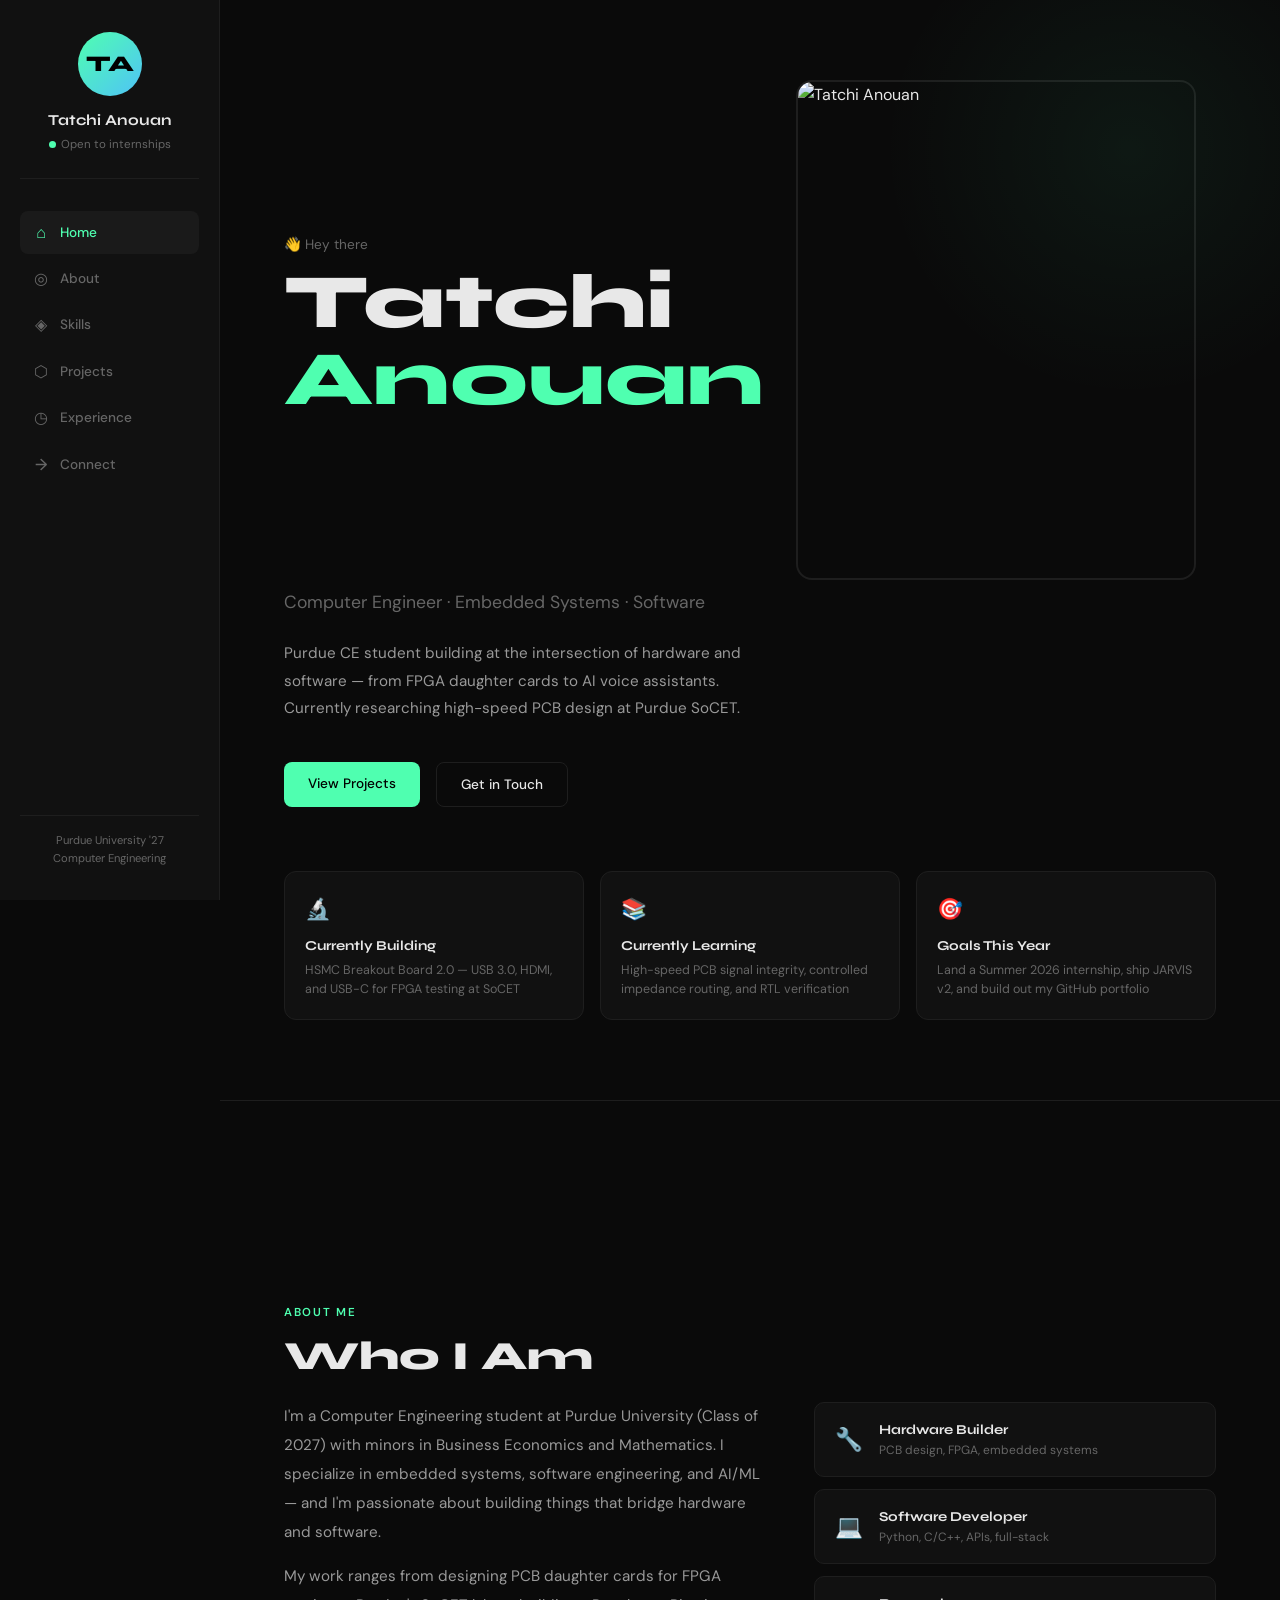
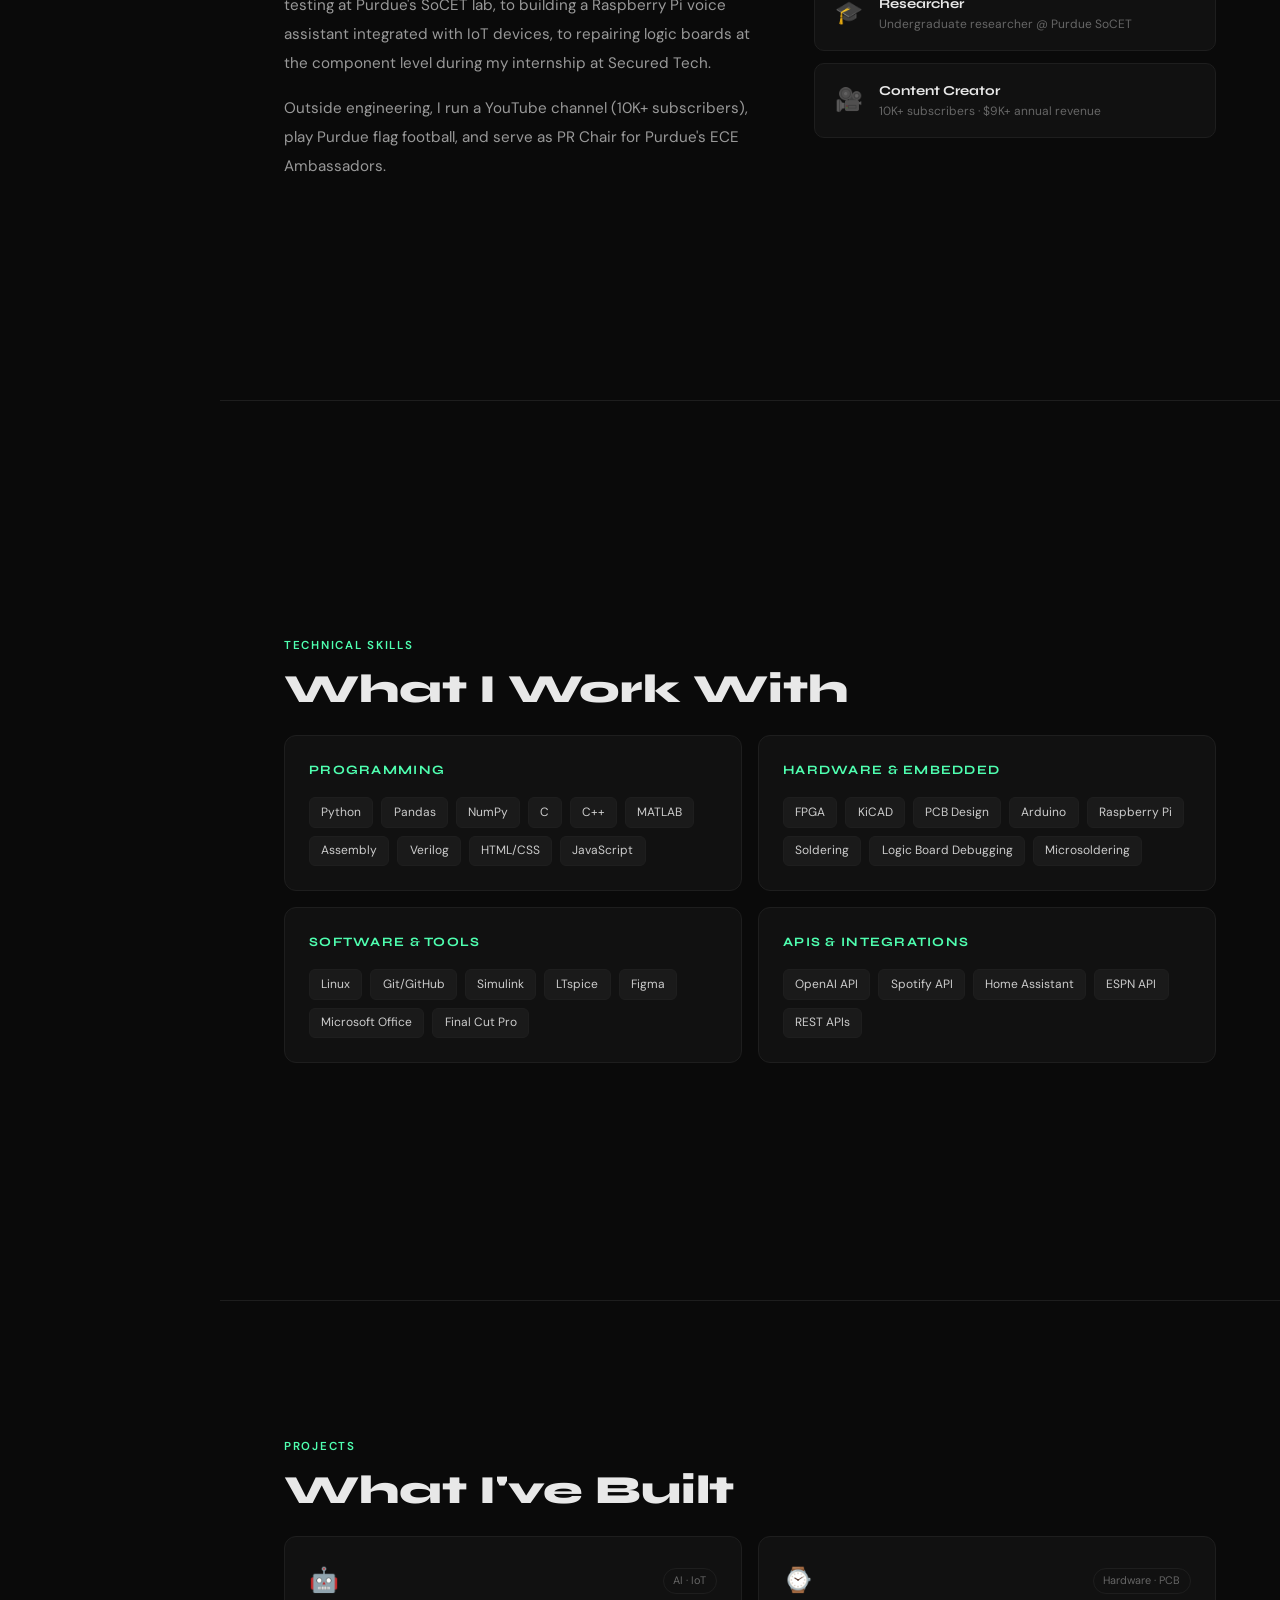
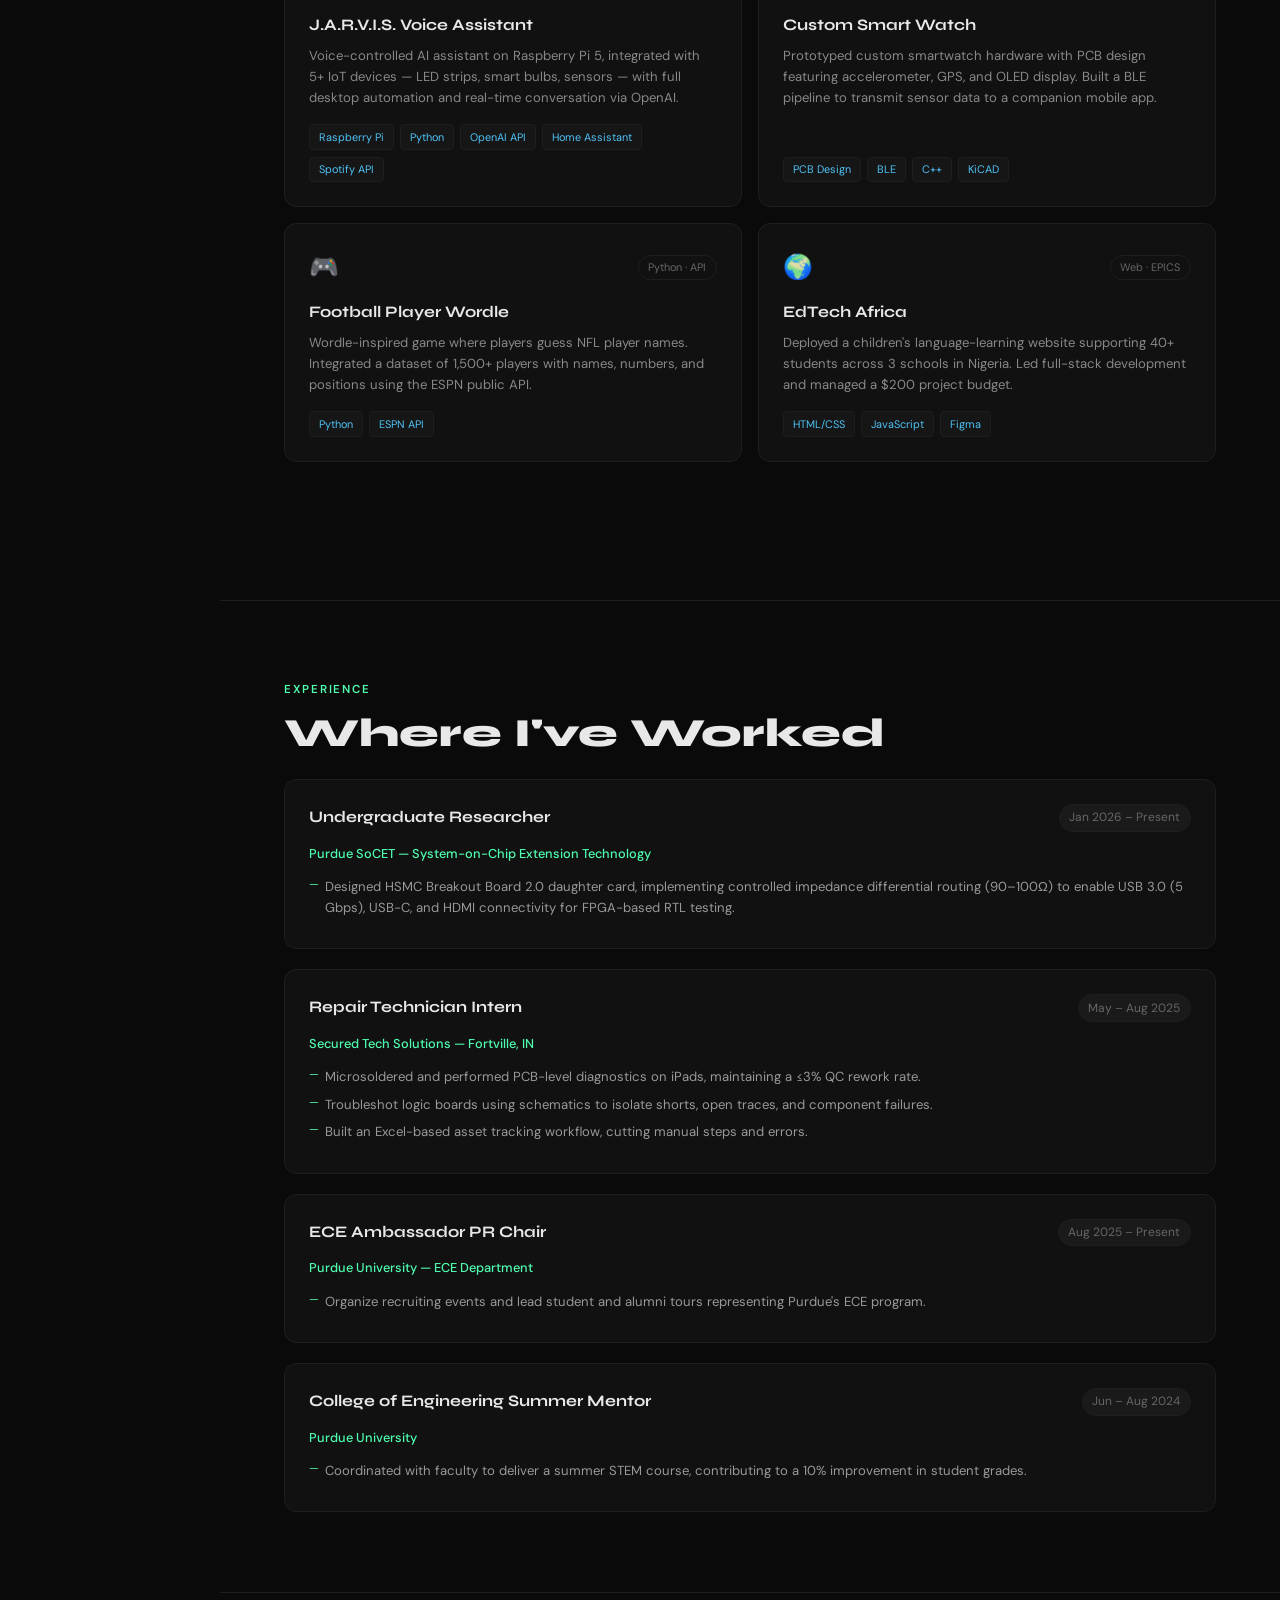
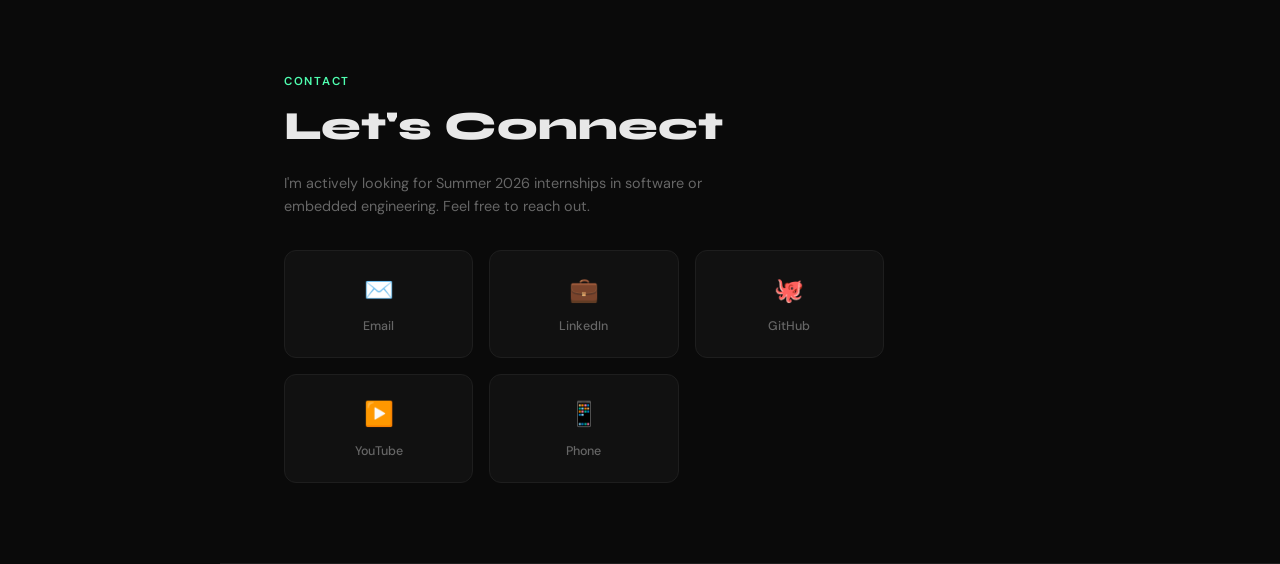
==== commit b4a96d78: "Change image size in hero section Updated image dimensions for better display." ====
--- a/index.html
+++ b/index.html
@@ -745,7 +745,7 @@
           <h1 class="hero-name">Tatchi<br /><span>Anouan</span></h1>
         </div>
         <img src="IMG_6071.JPEG" alt="Tatchi Anouan"
-          style="width: 220px; height: 270px; object-fit: cover; border-radius: 16px; border: 2px solid #1e1e1e; flex-shrink: 0;" />
+          style="width: 400px; height: 500px; object-fit: cover; border-radius: 16px; border: 2px solid #1e1e1e; flex-shrink: 0;" />
       </div>
       <p class="hero-sub">Computer Engineer · Embedded Systems · Software</p>
       <p class="hero-desc">
@@ -1071,4 +1071,4 @@
 
 </body>
 
-</html>+</html>
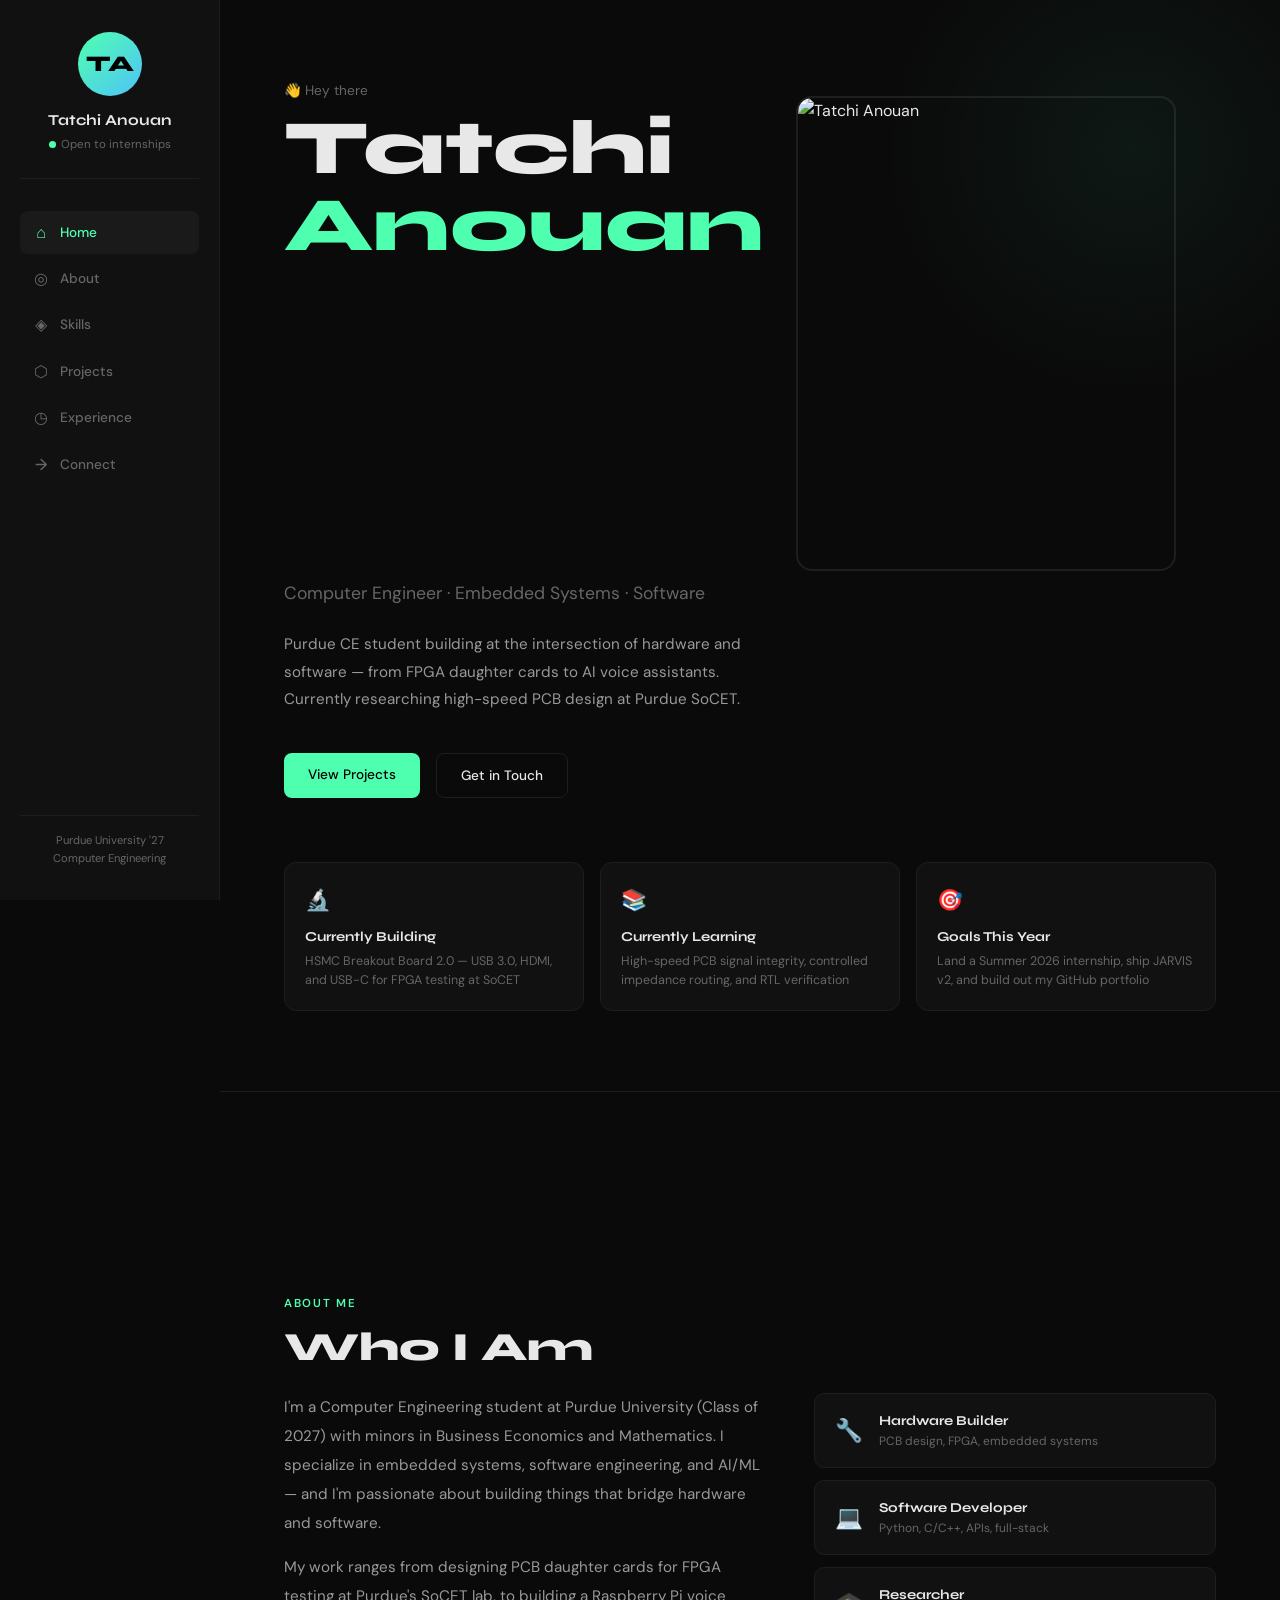
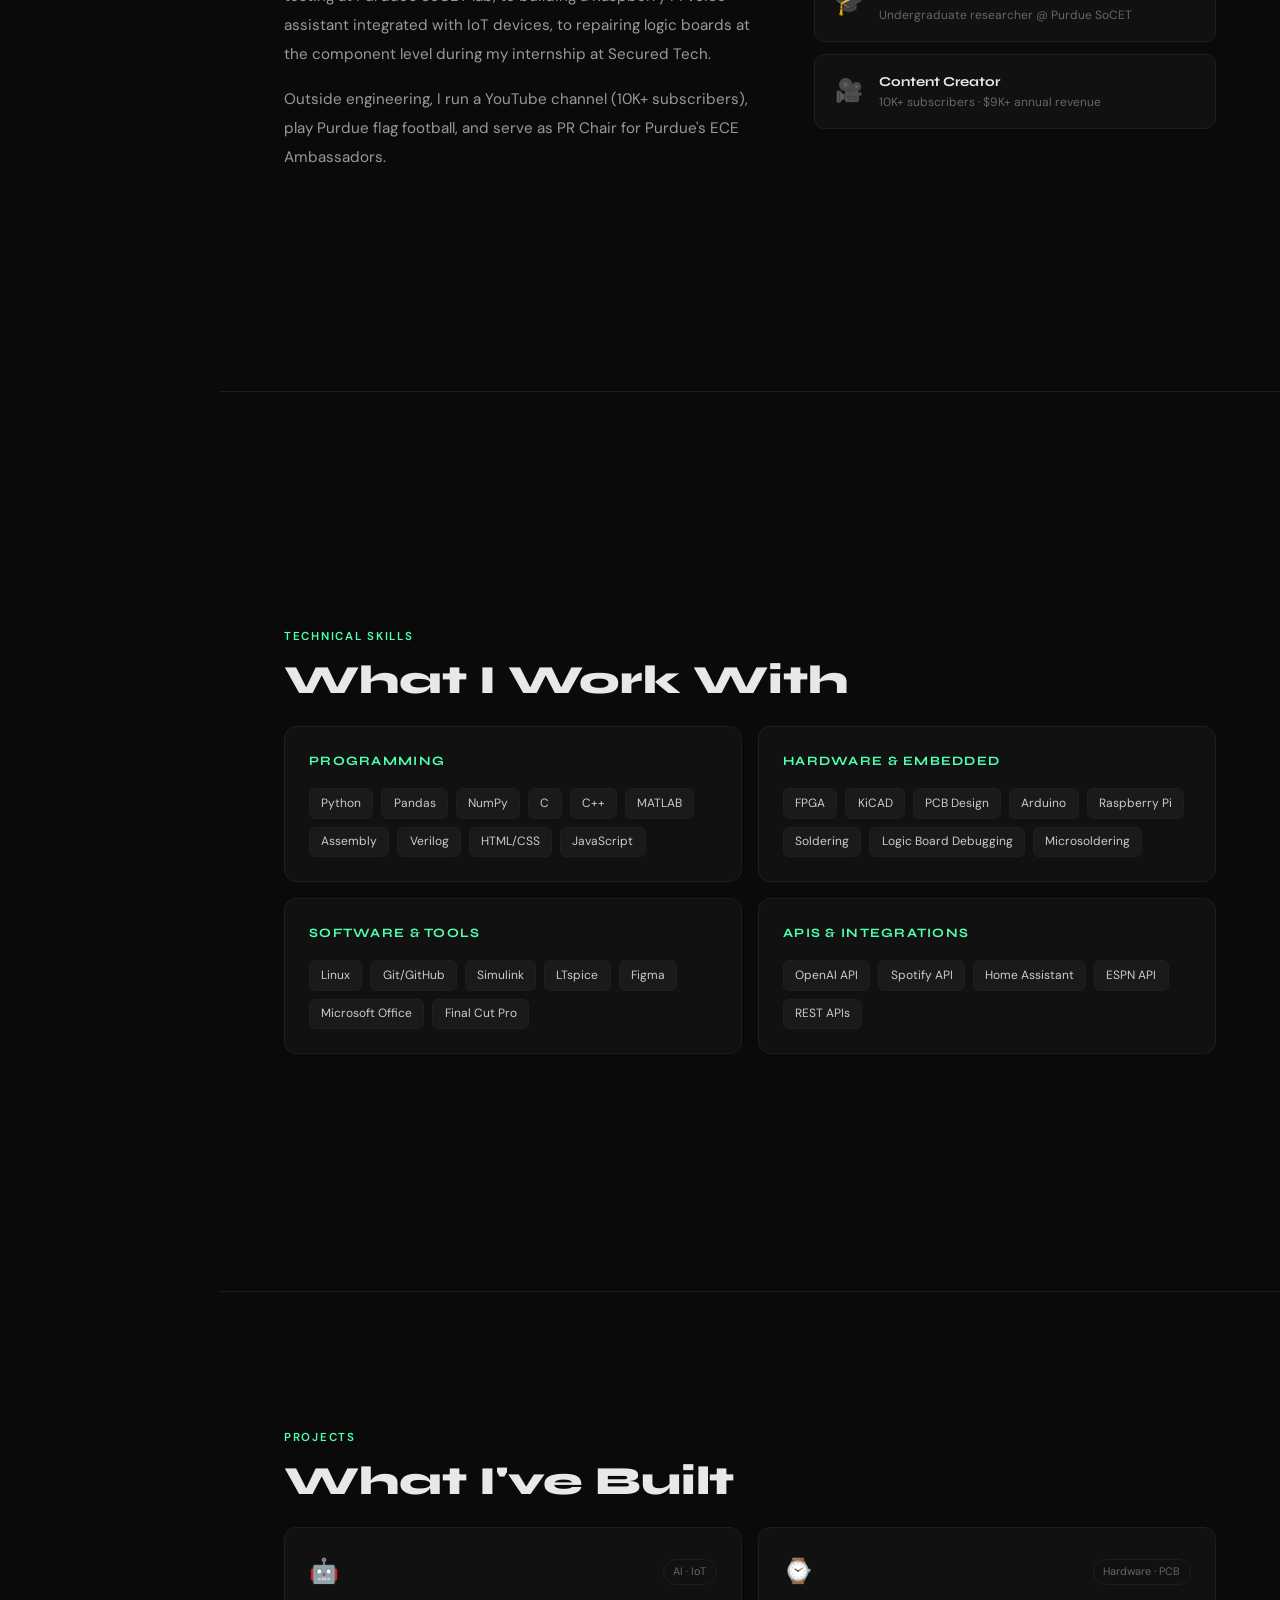
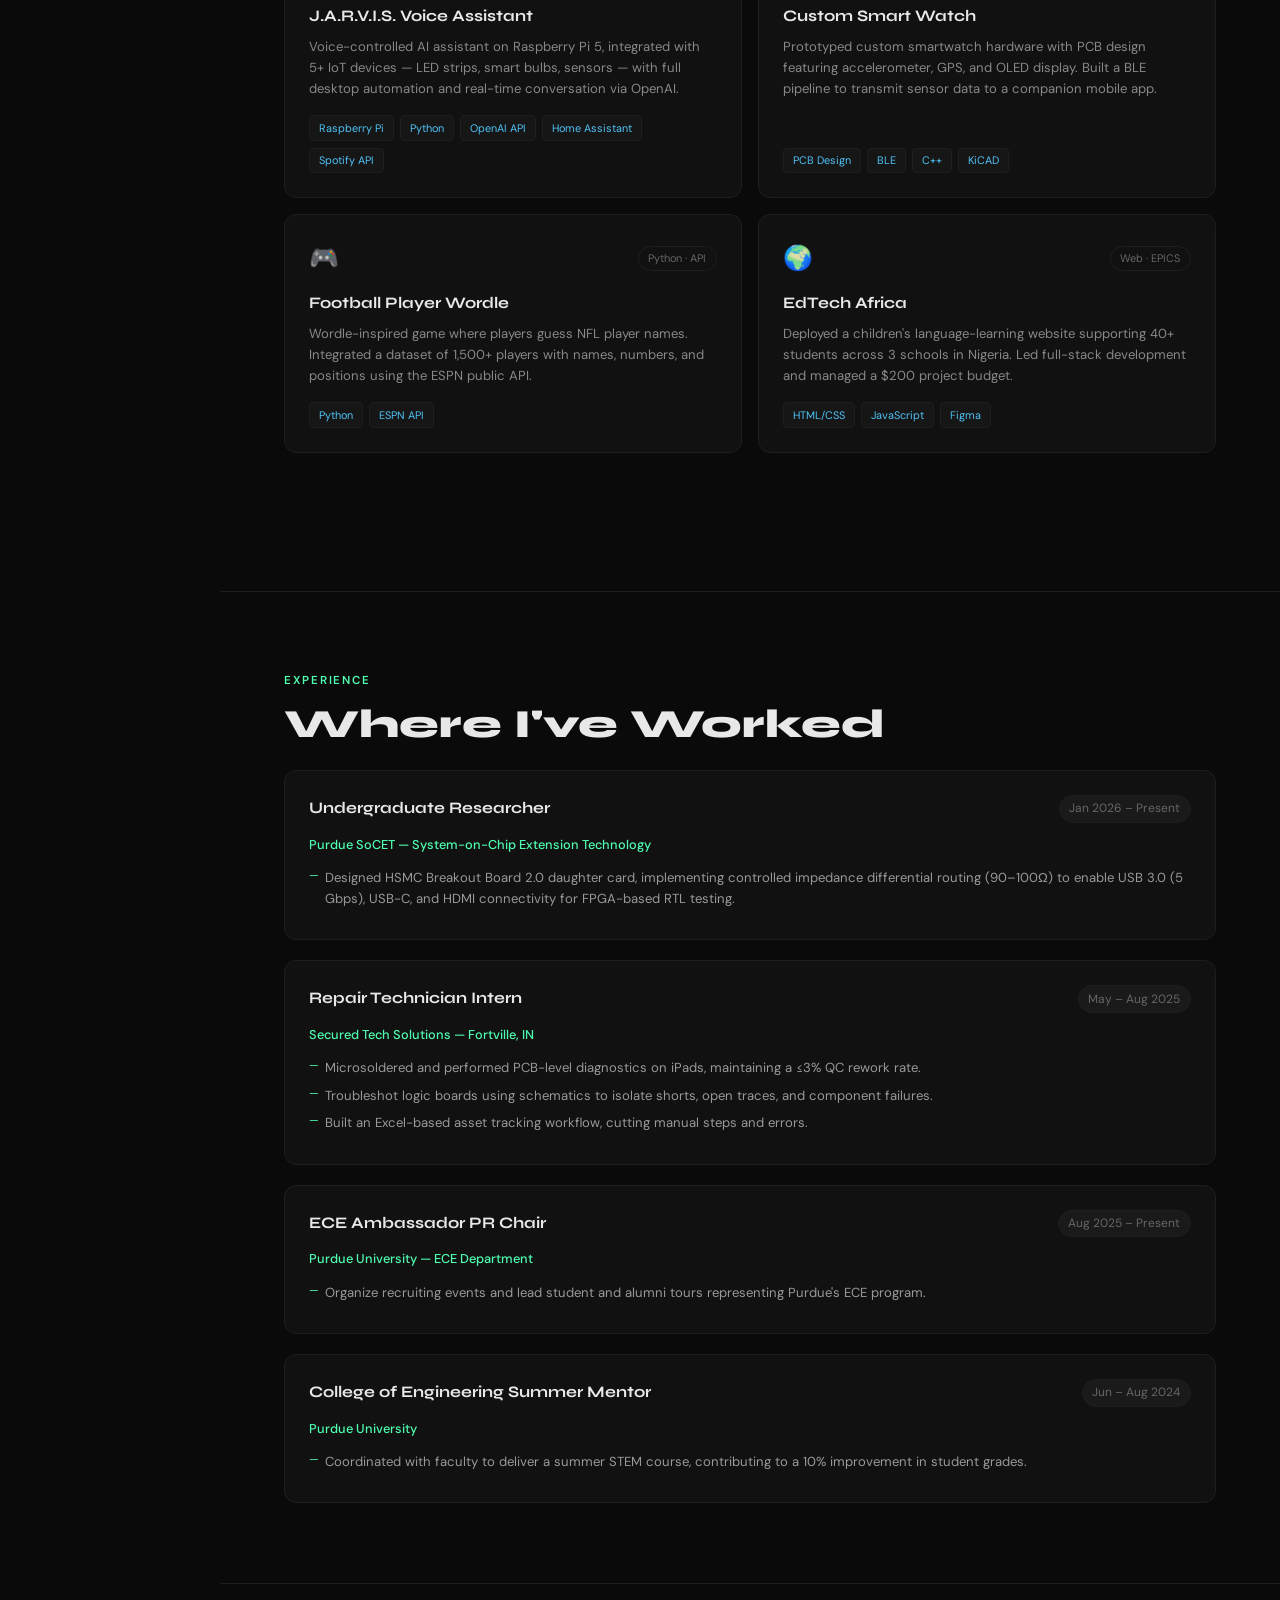
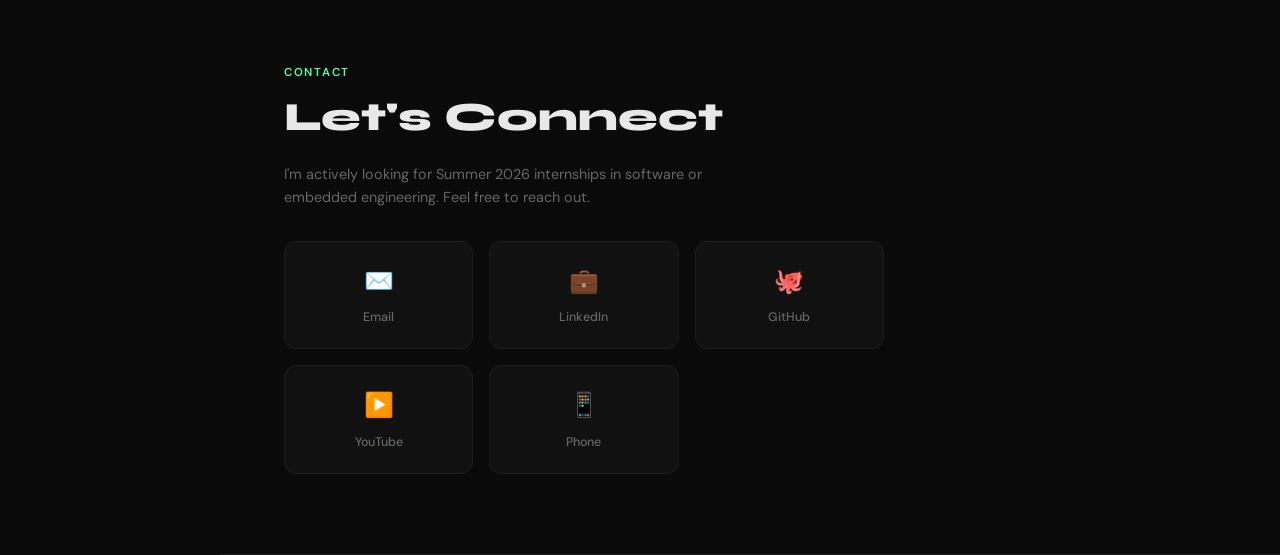
==== commit 7a7a68ce: "Modify hero section layout and image styling Adjusted alignment and image dimensions in the hero sec" ====
--- a/index.html
+++ b/index.html
@@ -739,13 +739,13 @@
     <!-- HOME -->
     <section id="home">
       <div class="hero-bg"></div>
-      <div style="display: flex; align-items: center; gap: 2rem; margin-bottom: 0.5rem;">
+      <div style="display: flex; align-items: flex-start; gap: 2rem; margin-bottom: 0.5rem;">
         <div>
           <div class="hero-greeting">👋 Hey there</div>
           <h1 class="hero-name">Tatchi<br /><span>Anouan</span></h1>
         </div>
         <img src="IMG_6071.JPEG" alt="Tatchi Anouan"
-          style="width: 400px; height: 500px; object-fit: cover; border-radius: 16px; border: 2px solid #1e1e1e; flex-shrink: 0;" />
+          style="width: 380px; height: 475px; object-fit: cover; border-radius: 16px; border: 2px solid #1e1e1e; flex-shrink: 0; margin-top: 1rem;" />
       </div>
       <p class="hero-sub">Computer Engineer · Embedded Systems · Software</p>
       <p class="hero-desc">
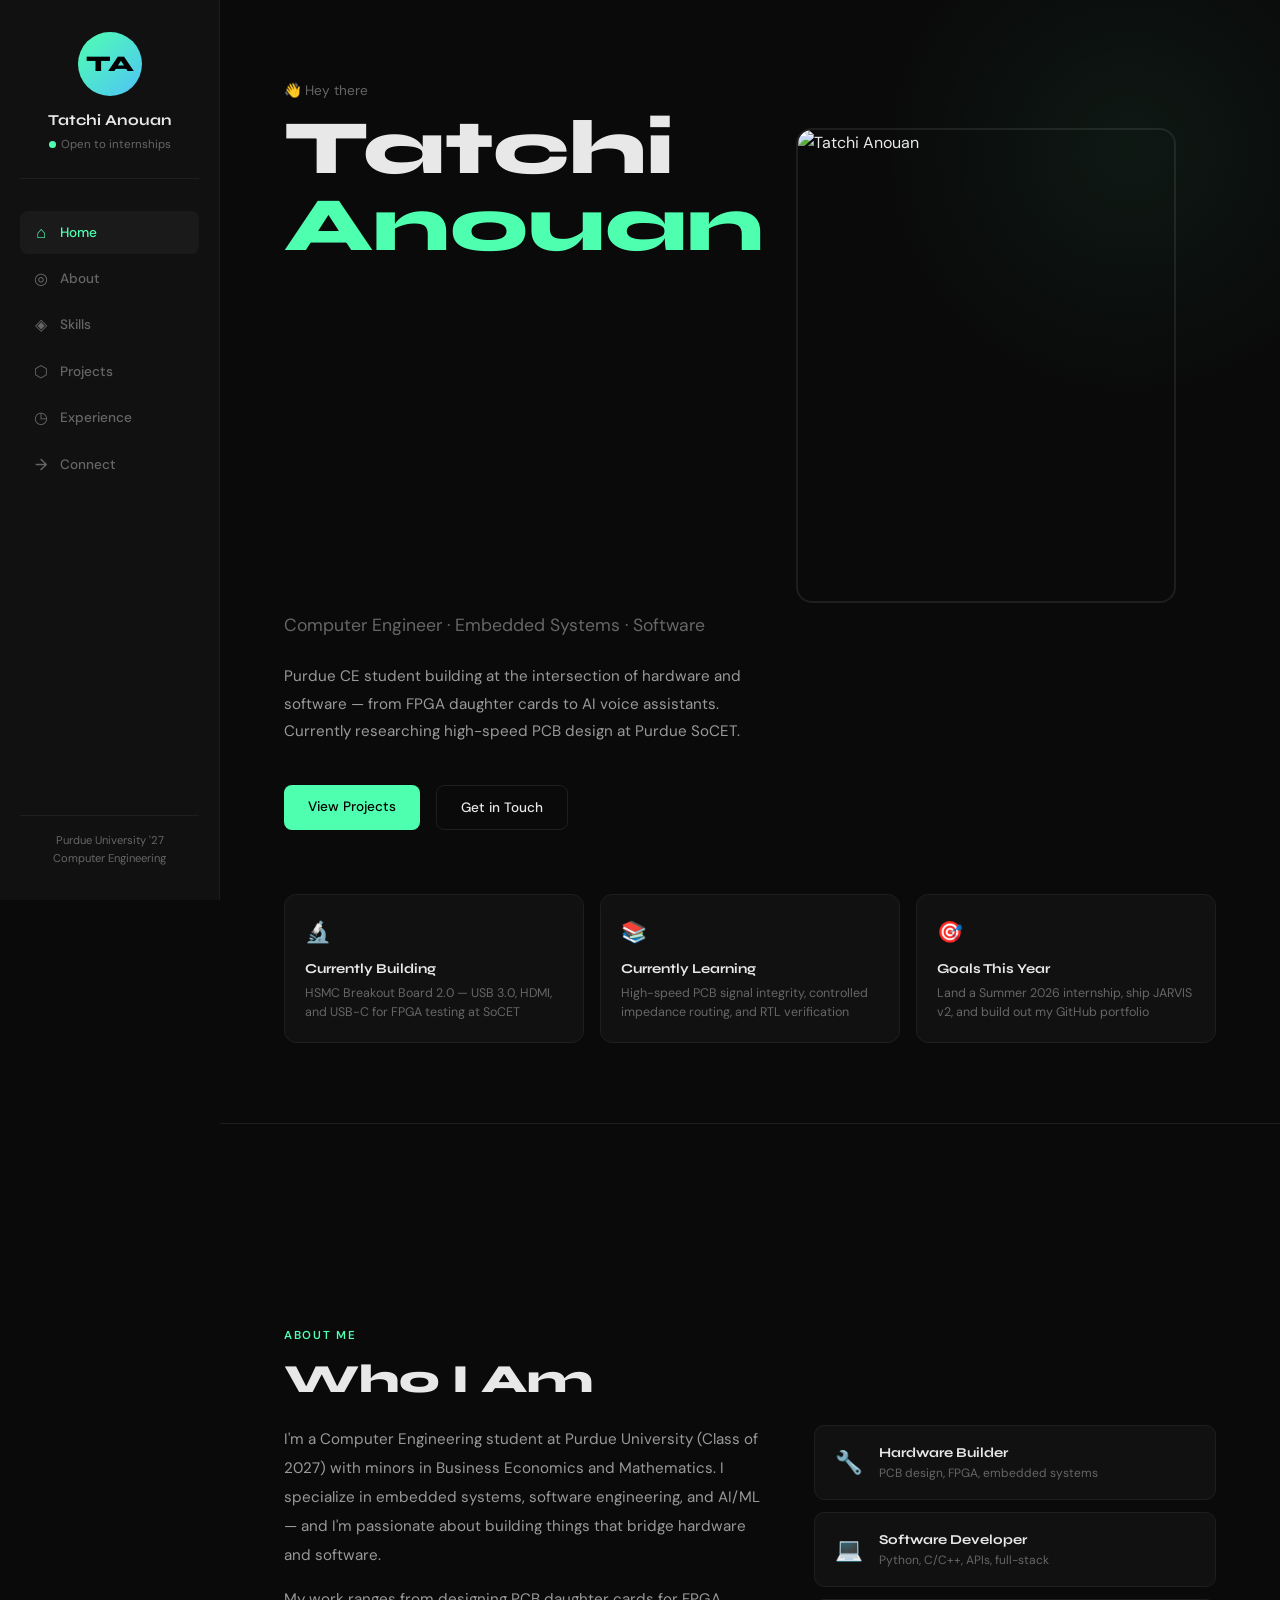
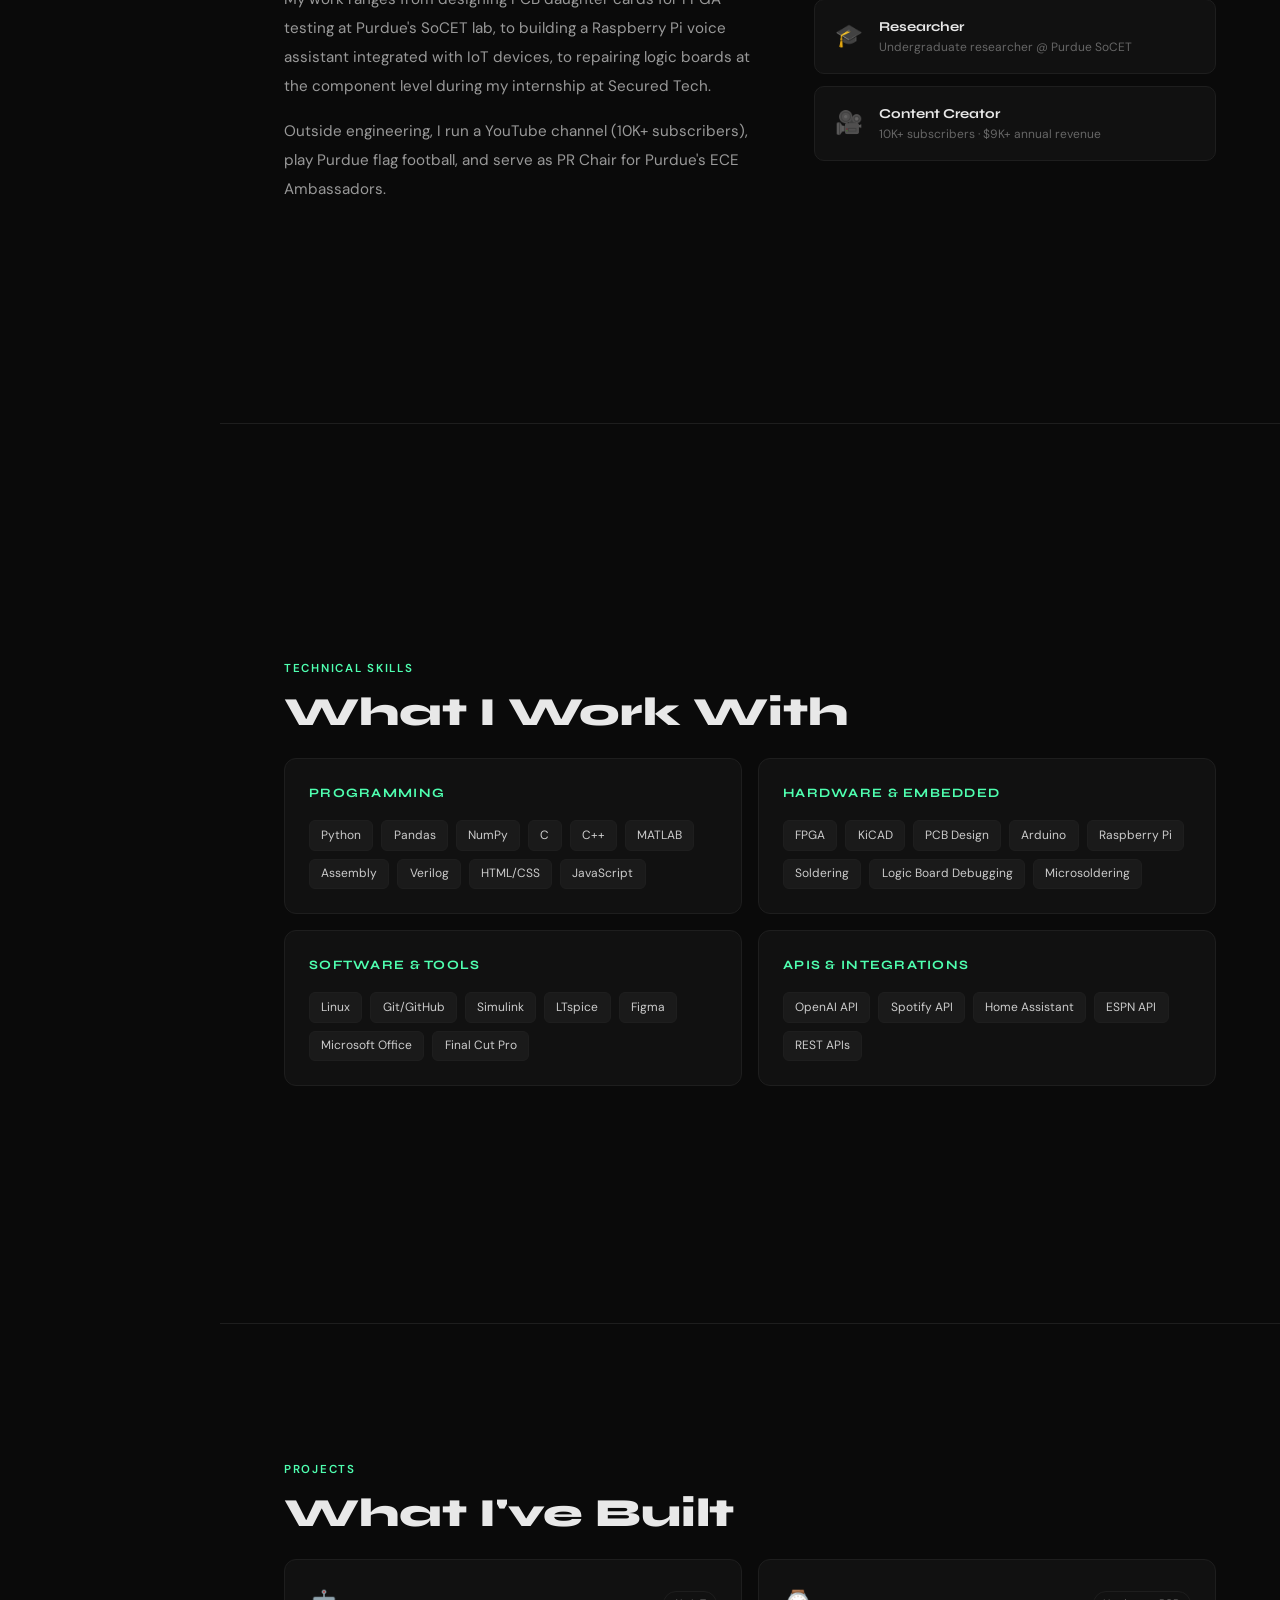
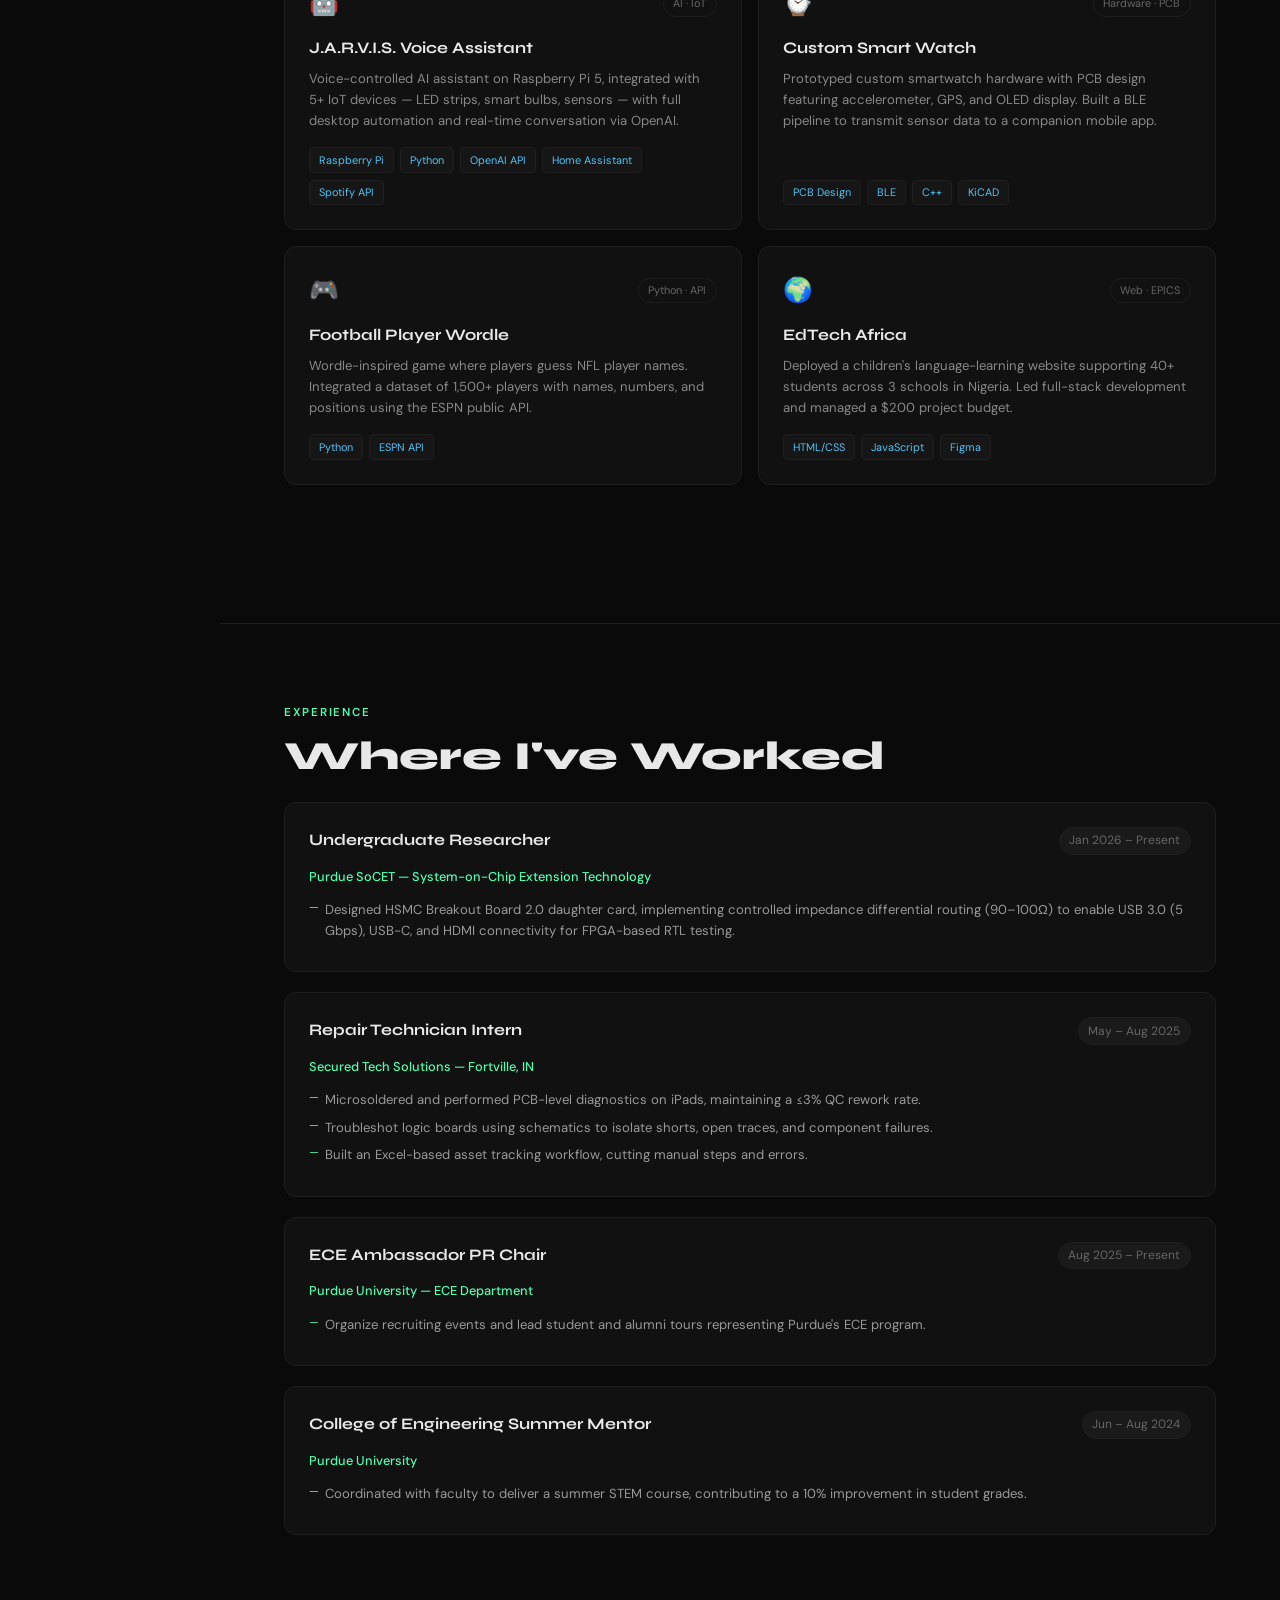
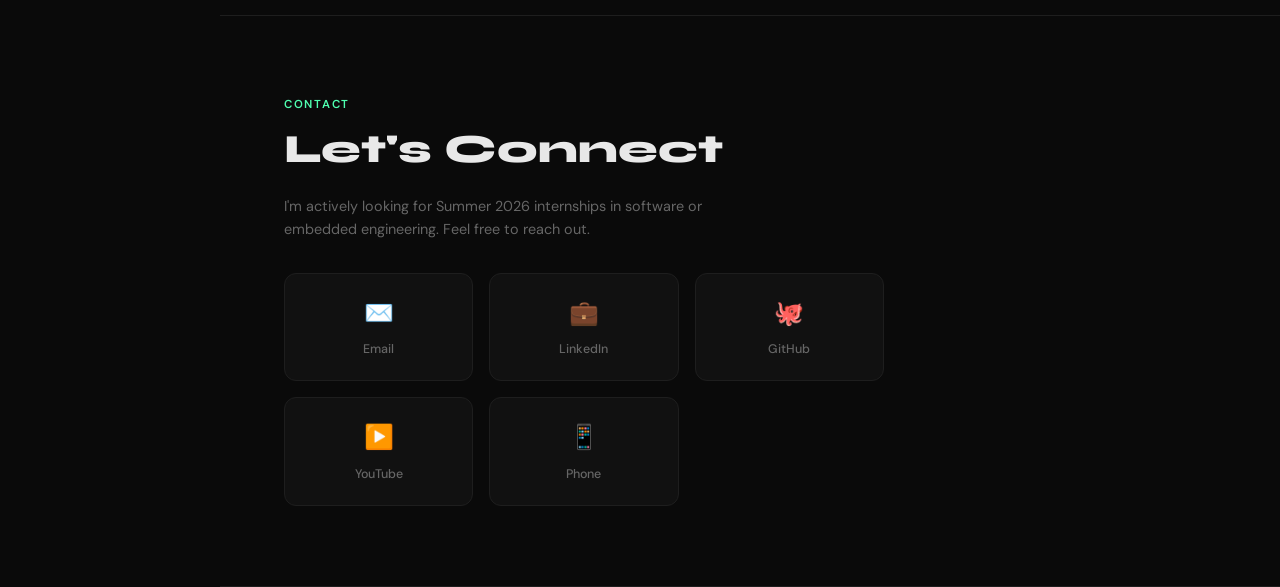
==== commit 4efcdcc4: "Adjust image margin-top in hero section Updated image margin-top style in index.html" ====
--- a/index.html
+++ b/index.html
@@ -745,7 +745,7 @@
           <h1 class="hero-name">Tatchi<br /><span>Anouan</span></h1>
         </div>
         <img src="IMG_6071.JPEG" alt="Tatchi Anouan"
-          style="width: 380px; height: 475px; object-fit: cover; border-radius: 16px; border: 2px solid #1e1e1e; flex-shrink: 0; margin-top: 1rem;" />
+          style="width: 380px; height: 475px; object-fit: cover; border-radius: 16px; border: 2px solid #1e1e1e; flex-shrink: 0; margin-top: 3rem;" />
       </div>
       <p class="hero-sub">Computer Engineer · Embedded Systems · Software</p>
       <p class="hero-desc">
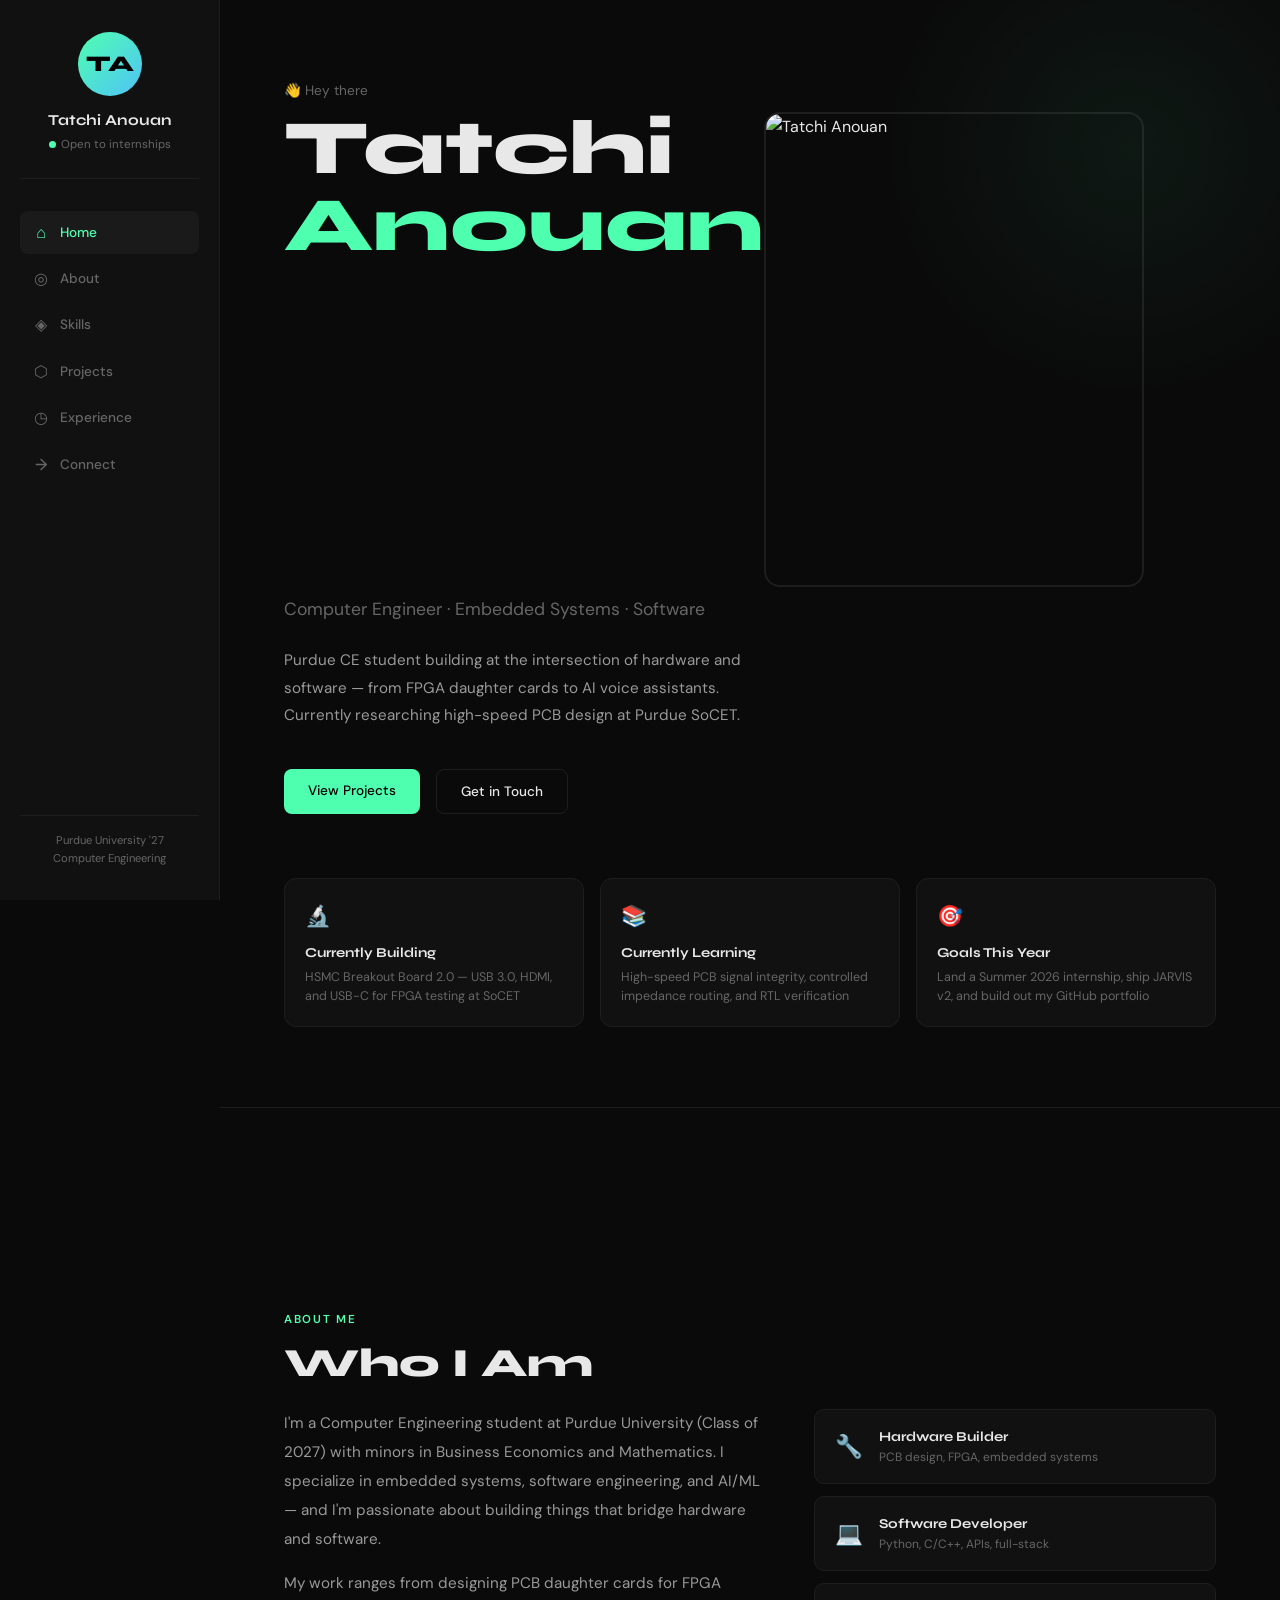
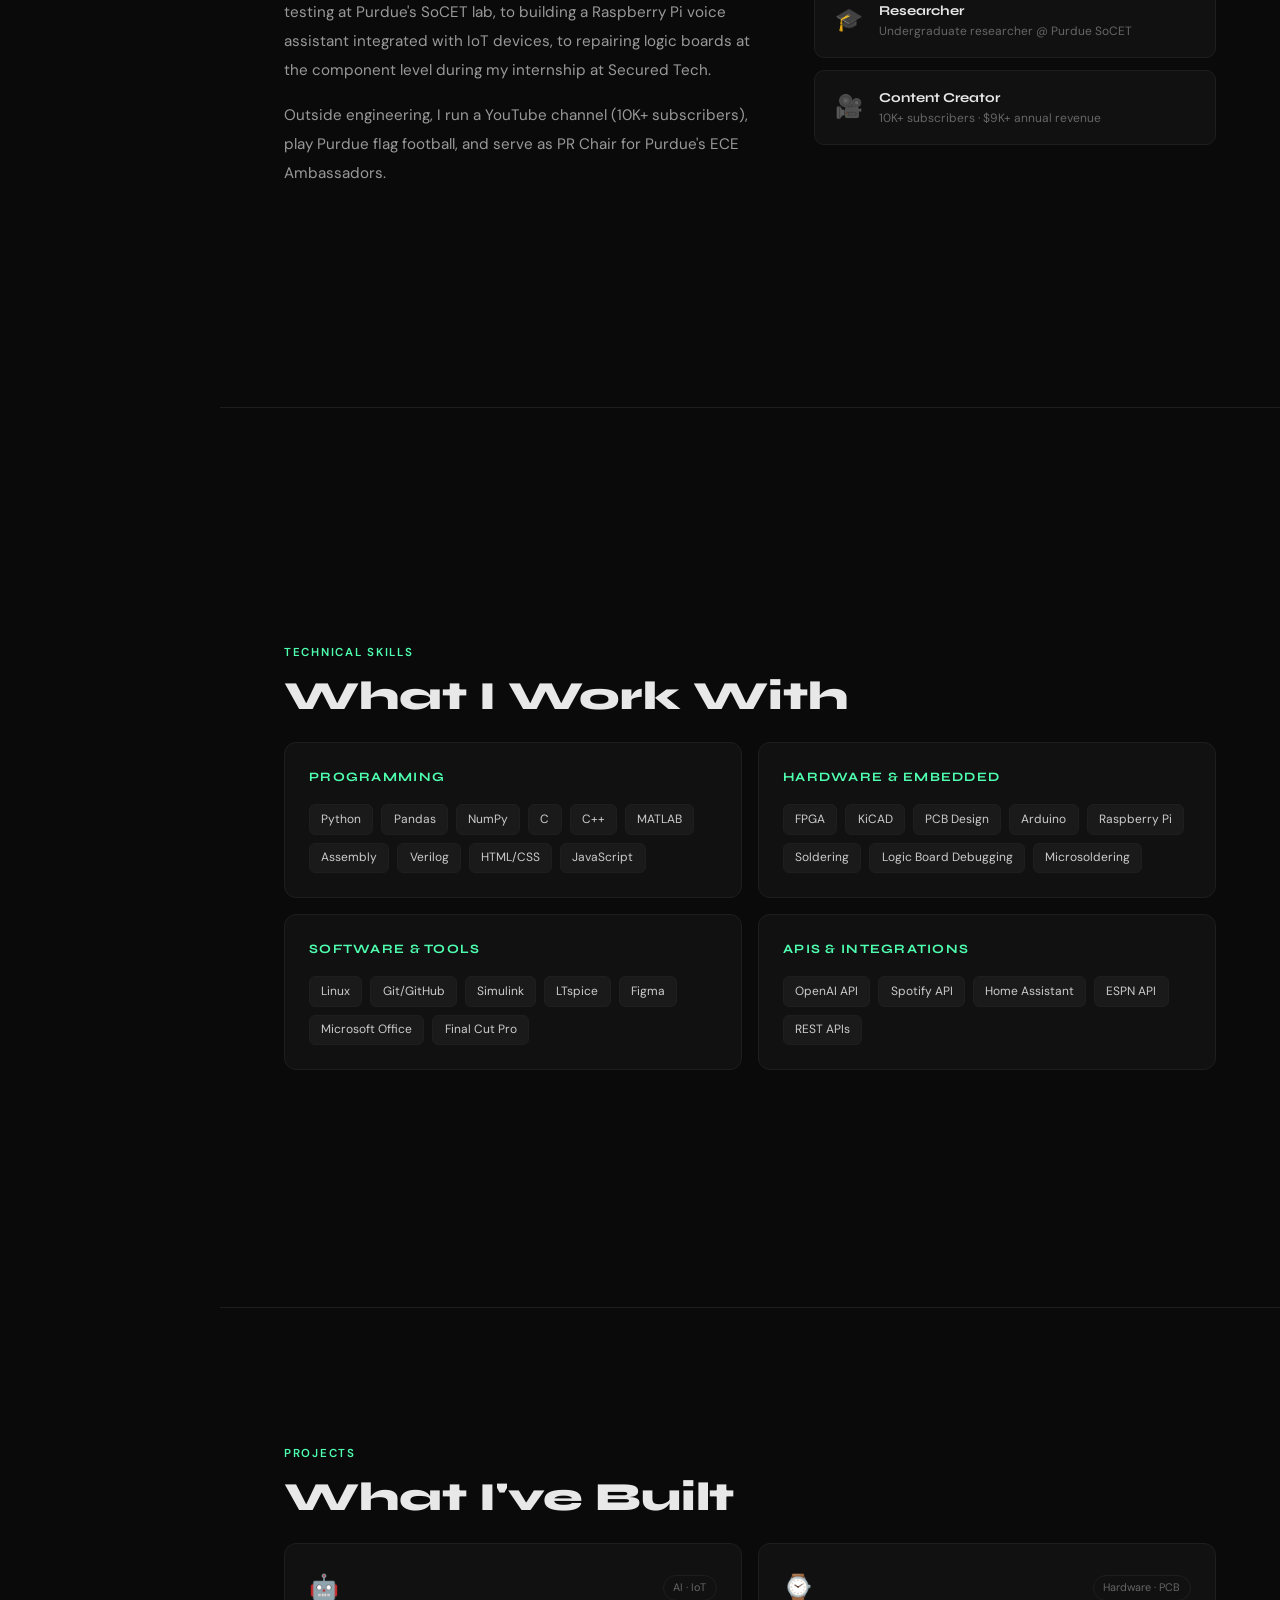
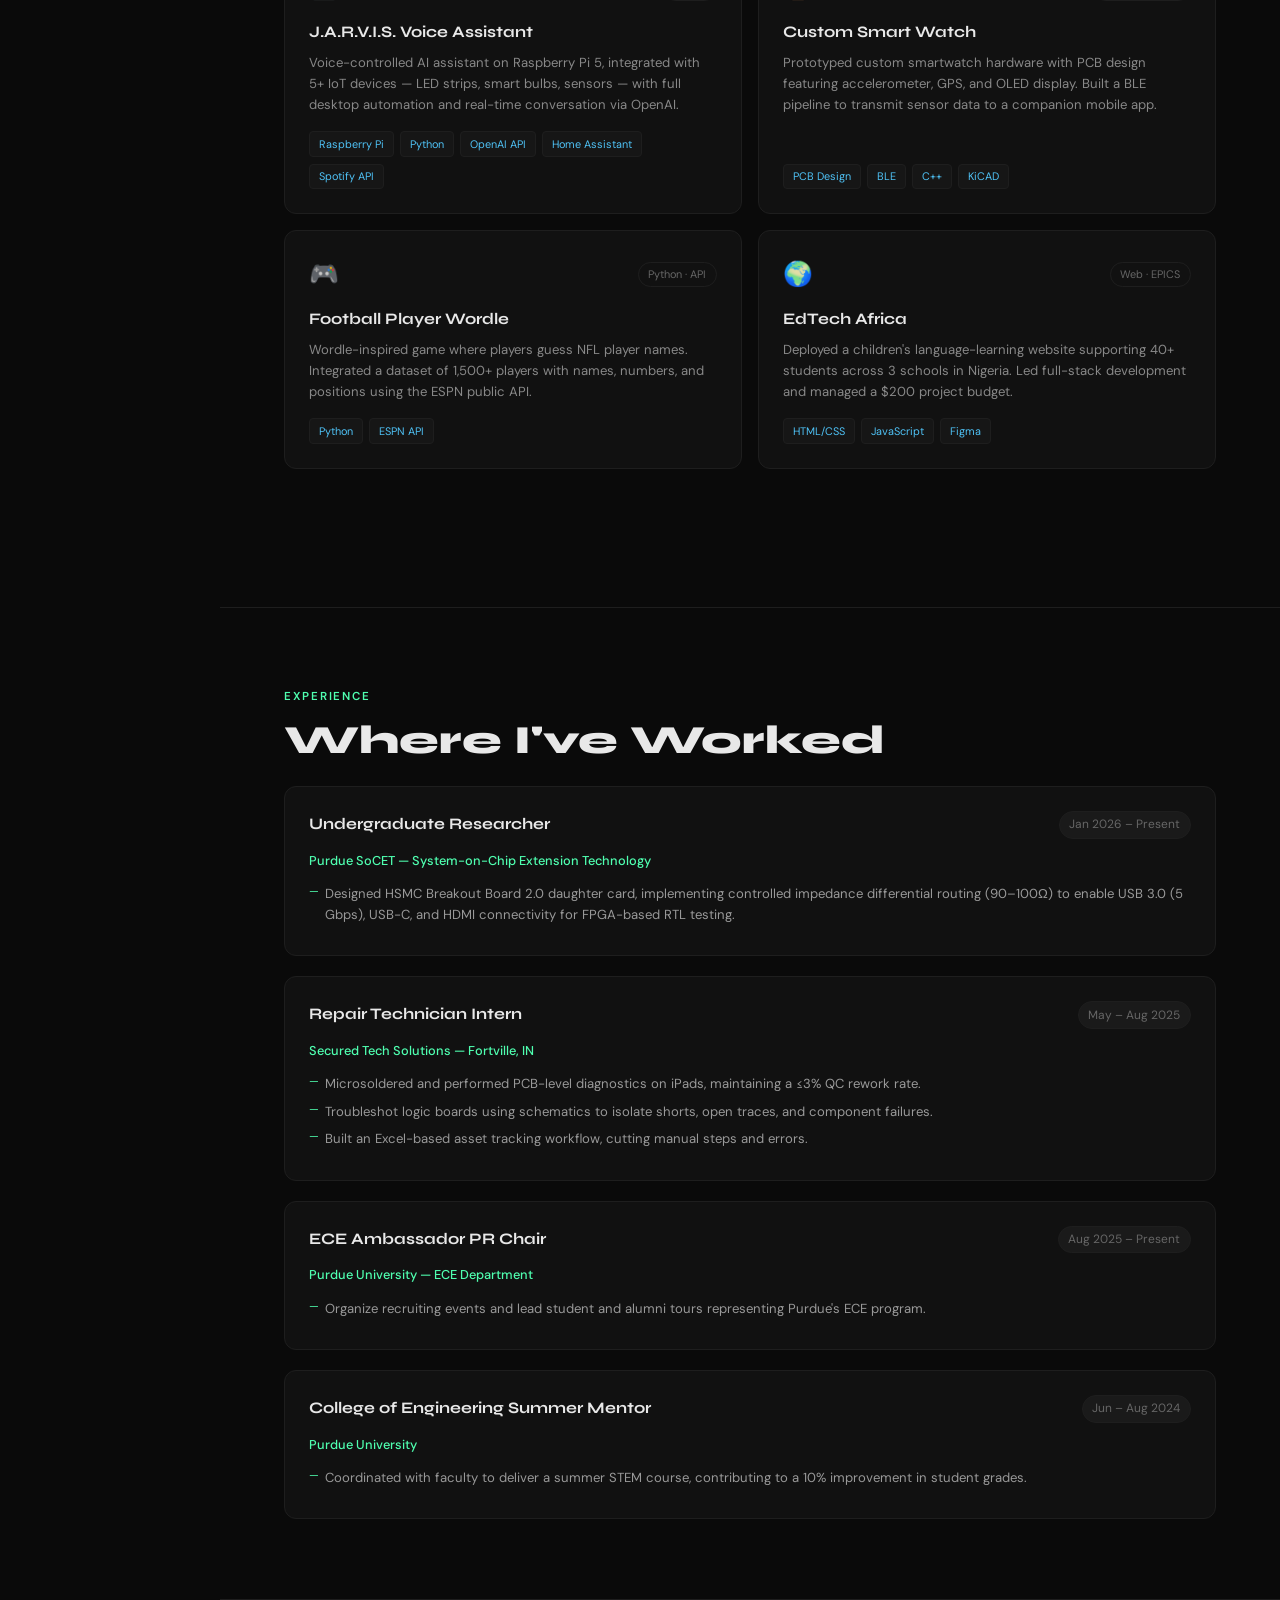
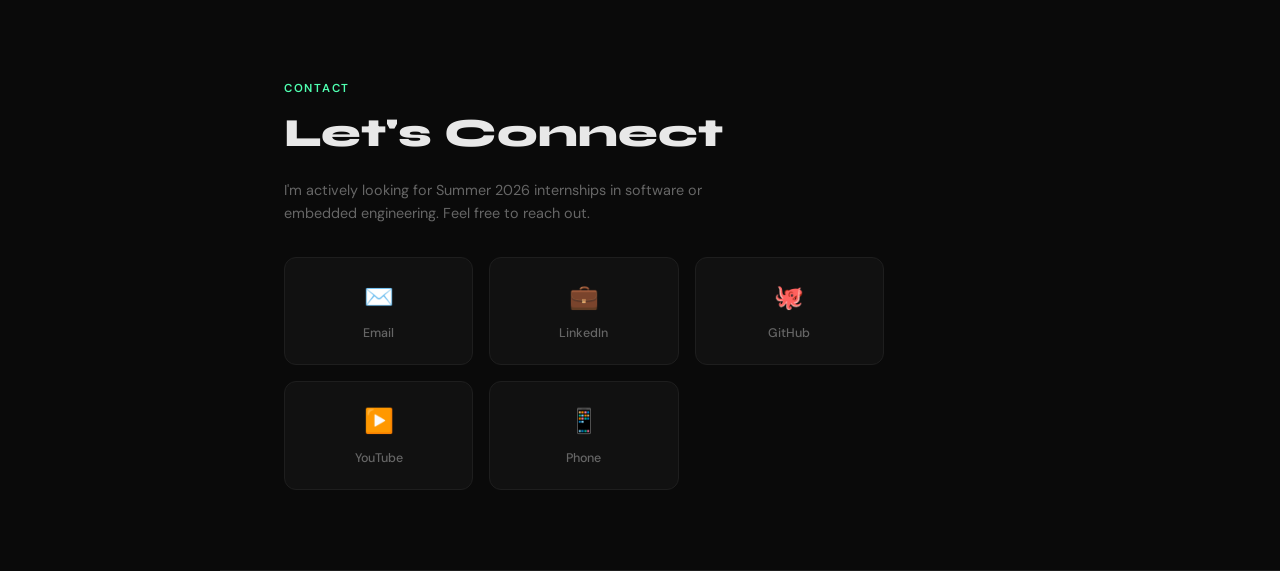
==== commit ba48d433: "Adjust flex gap and image margin in home section" ====
--- a/index.html
+++ b/index.html
@@ -739,13 +739,13 @@
     <!-- HOME -->
     <section id="home">
       <div class="hero-bg"></div>
-      <div style="display: flex; align-items: flex-start; gap: 2rem; margin-bottom: 0.5rem;">
+      <div style="display: flex; align-items: flex-start; gap: -2rem; margin-bottom: 0.5rem;">
         <div>
           <div class="hero-greeting">👋 Hey there</div>
           <h1 class="hero-name">Tatchi<br /><span>Anouan</span></h1>
         </div>
         <img src="IMG_6071.JPEG" alt="Tatchi Anouan"
-          style="width: 380px; height: 475px; object-fit: cover; border-radius: 16px; border: 2px solid #1e1e1e; flex-shrink: 0; margin-top: 3rem;" />
+          style="width: 380px; height: 475px; object-fit: cover; border-radius: 16px; border: 2px solid #1e1e1e; flex-shrink: 0; margin-top: 2rem;" />
       </div>
       <p class="hero-sub">Computer Engineer · Embedded Systems · Software</p>
       <p class="hero-desc">
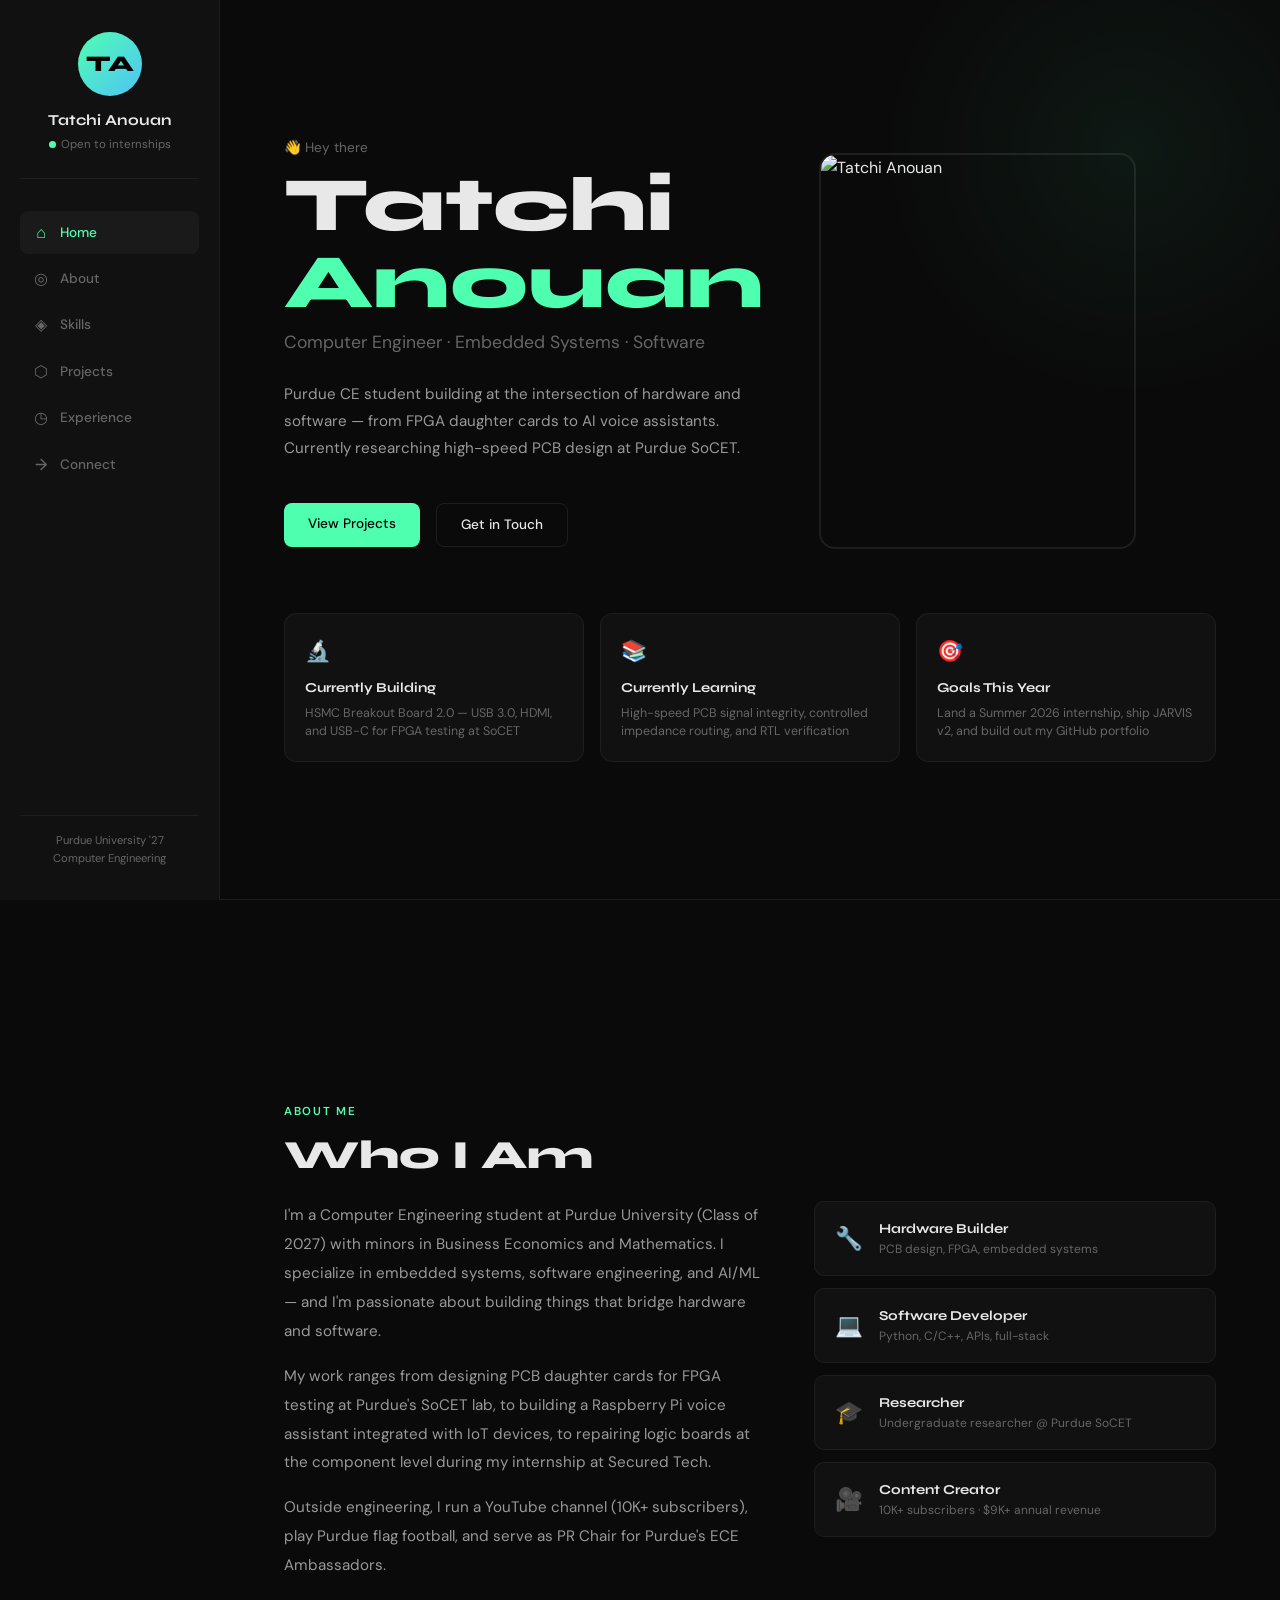
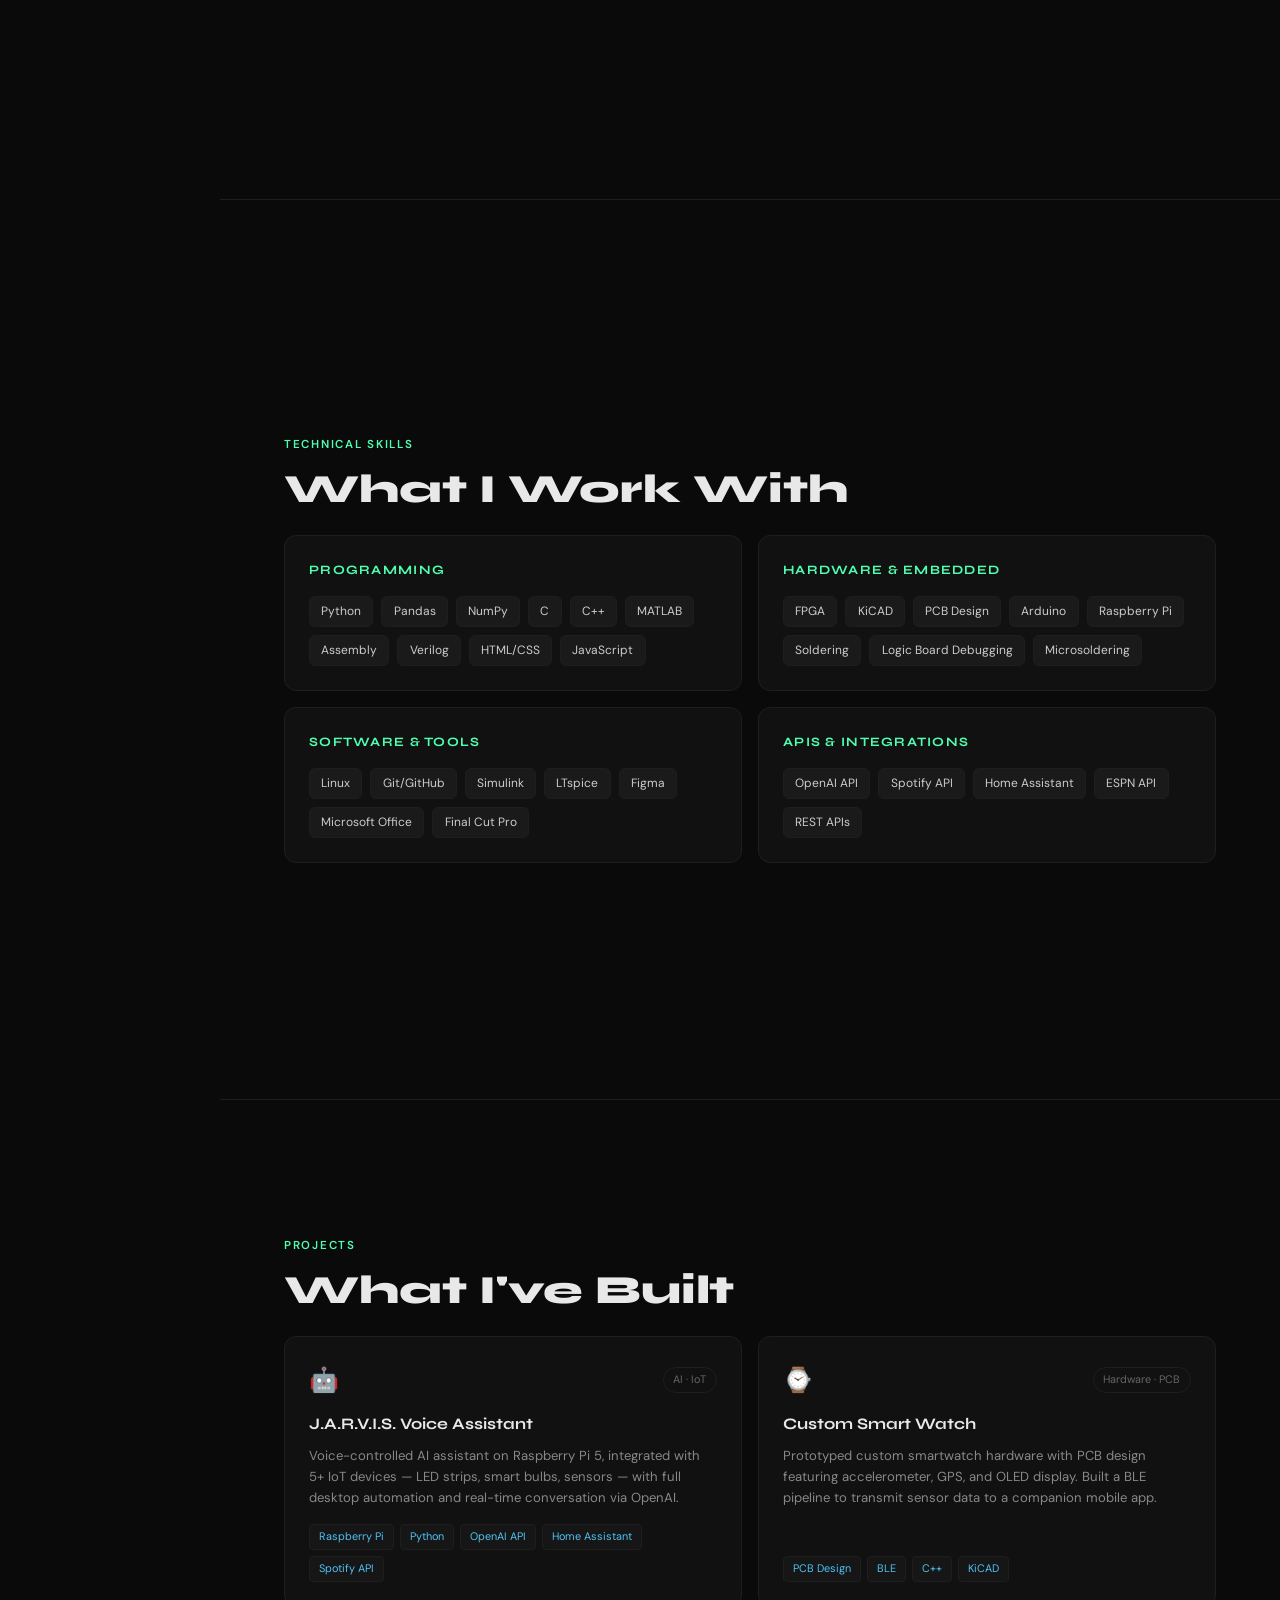
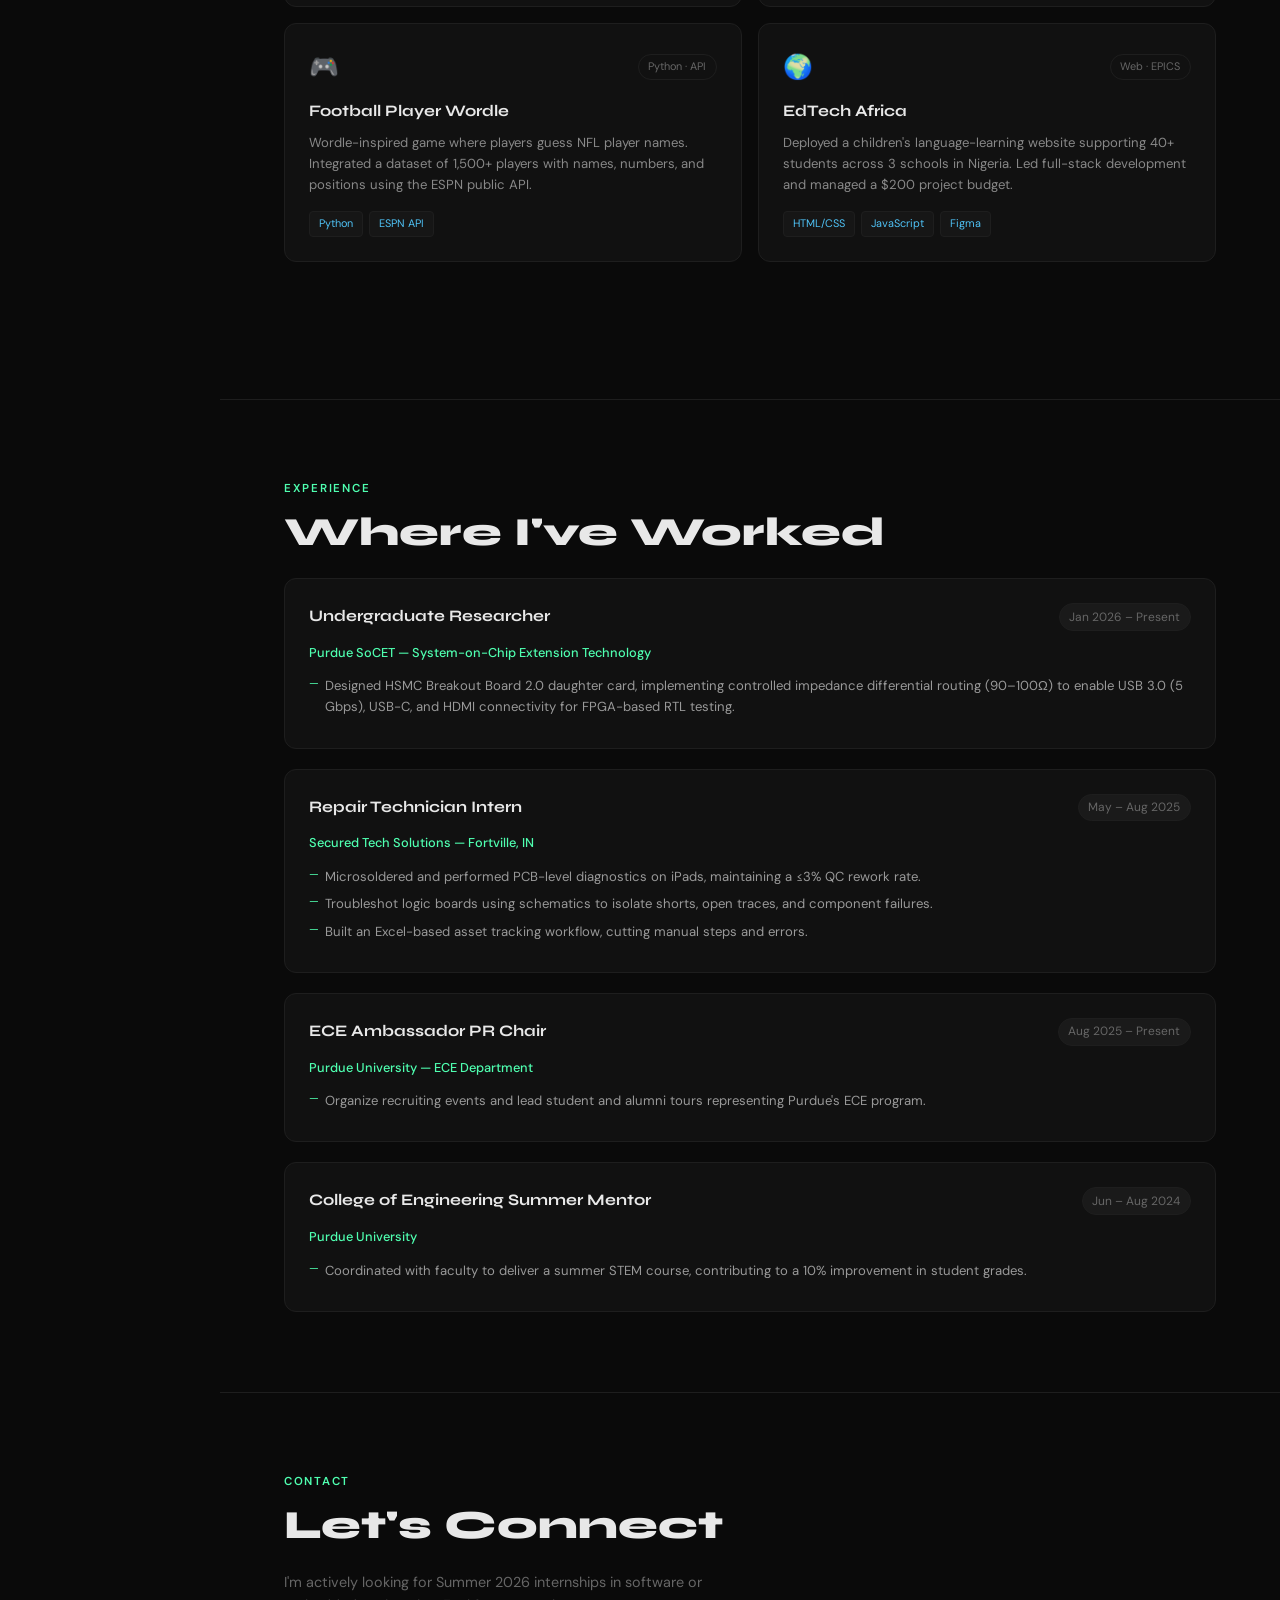
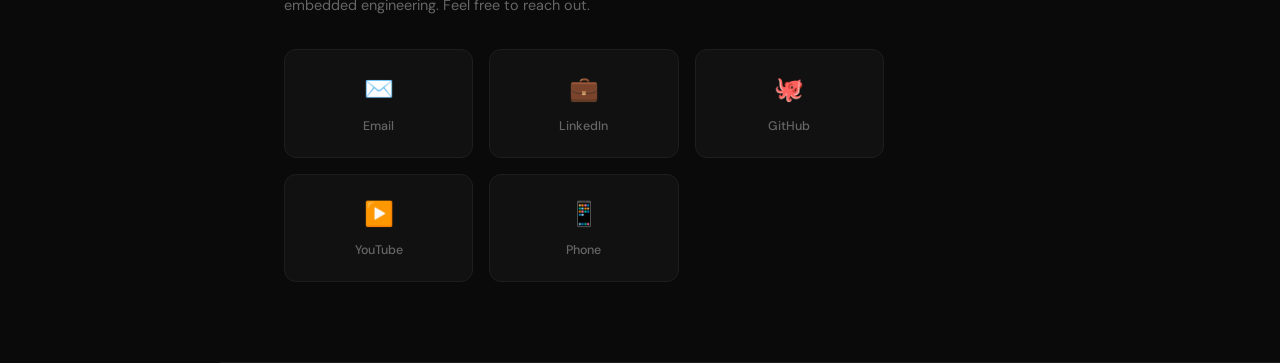
==== commit 134590f6: "image bug fixed" ====
--- a/index.html
+++ b/index.html
@@ -739,23 +739,28 @@
     <!-- HOME -->
     <section id="home">
       <div class="hero-bg"></div>
-      <div style="display: flex; align-items: flex-start; gap: -2rem; margin-bottom: 0.5rem;">
-        <div>
+      <div style="display: flex; justify-content: space-between; align-items: flex-start; gap: 2rem;">
+
+        <!-- Left: text content -->
+        <div style="flex: 1; max-width: 55%;">
           <div class="hero-greeting">👋 Hey there</div>
           <h1 class="hero-name">Tatchi<br /><span>Anouan</span></h1>
-        </div>
+          <p class="hero-sub">Computer Engineer · Embedded Systems · Software</p>
+          <p class="hero-desc">
+            Purdue CE student building at the intersection of hardware and software —
+            from FPGA daughter cards to AI voice assistants. Currently researching
+            high-speed PCB design at Purdue SoCET.
+          </p>
+          <div class="btn-row">
+            <a href="#projects" class="btn btn-primary">View Projects</a>
+            <a href="#connect" class="btn btn-outline">Get in Touch</a>
+          </div>
+        </div>
+
+        <!-- Right: photo -->
         <img src="IMG_6071.JPEG" alt="Tatchi Anouan"
-          style="width: 380px; height: 475px; object-fit: cover; border-radius: 16px; border: 2px solid #1e1e1e; flex-shrink: 0; margin-top: 2rem;" />
-      </div>
-      <p class="hero-sub">Computer Engineer · Embedded Systems · Software</p>
-      <p class="hero-desc">
-        Purdue CE student building at the intersection of hardware and software —
-        from FPGA daughter cards to AI voice assistants. Currently researching
-        high-speed PCB design at Purdue SoCET.
-      </p>
-      <div class="btn-row">
-        <a href="#projects" class="btn btn-primary">View Projects</a>
-        <a href="#connect" class="btn btn-outline">Get in Touch</a>
+          style="width: 34%; max-width: 400px; aspect-ratio: 4/5; object-fit: cover; border-radius: 16px; border: 2px solid #1e1e1e; flex-shrink: 0; margin-top: 1rem; margin-right: 5rem;" />
+
       </div>
 
       <div class="focus-cards">
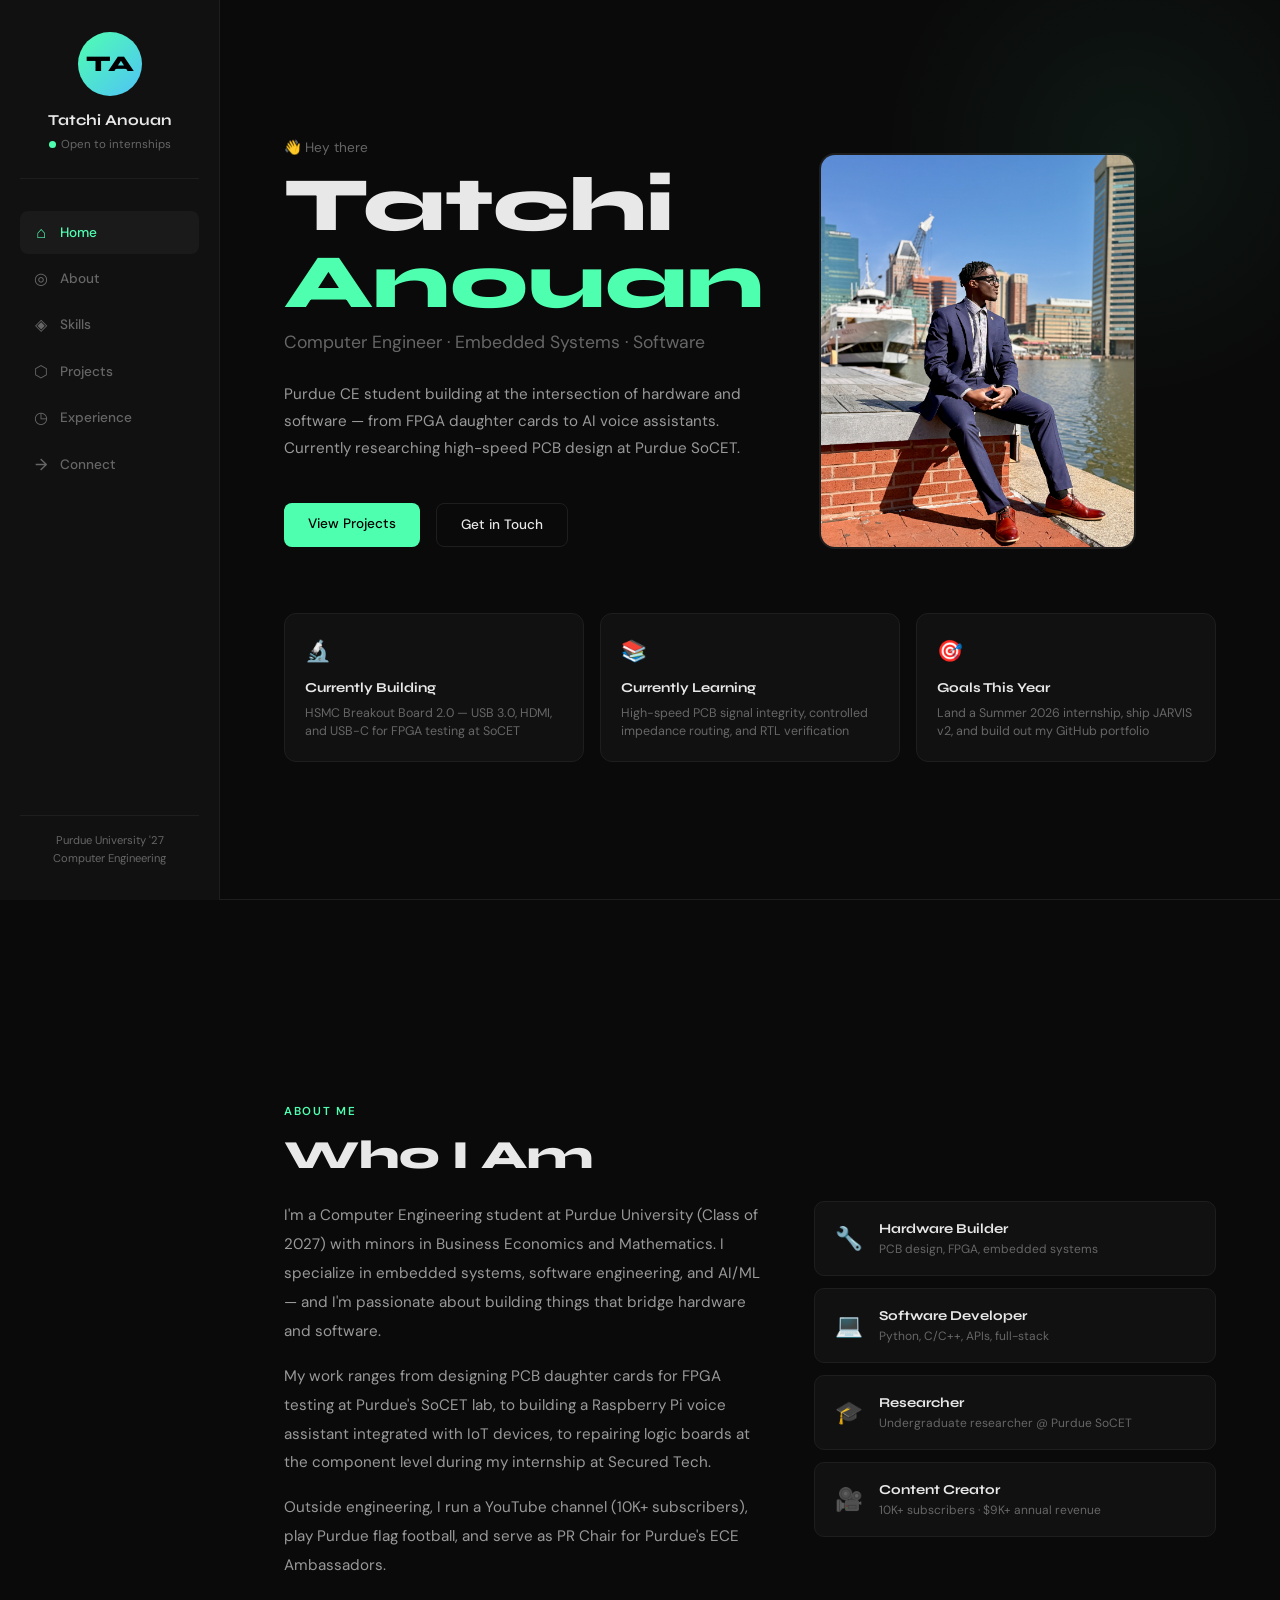
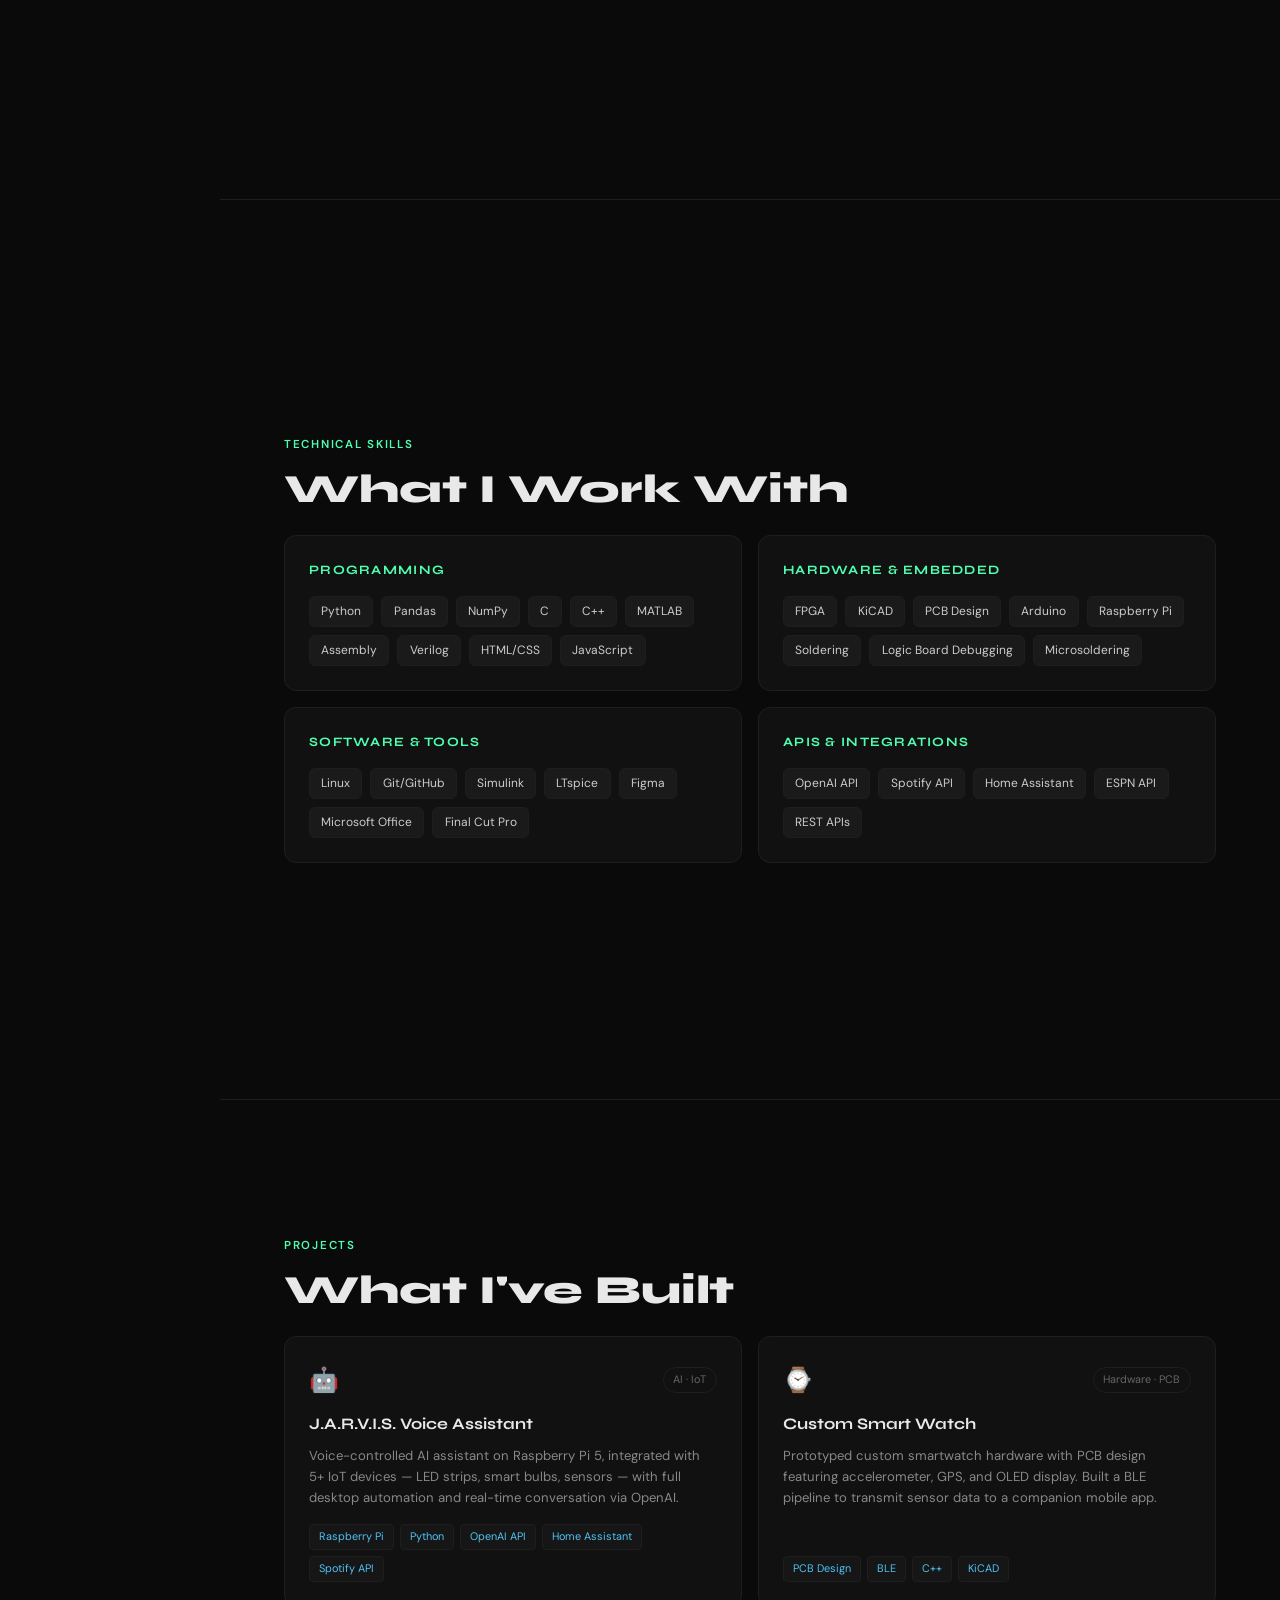
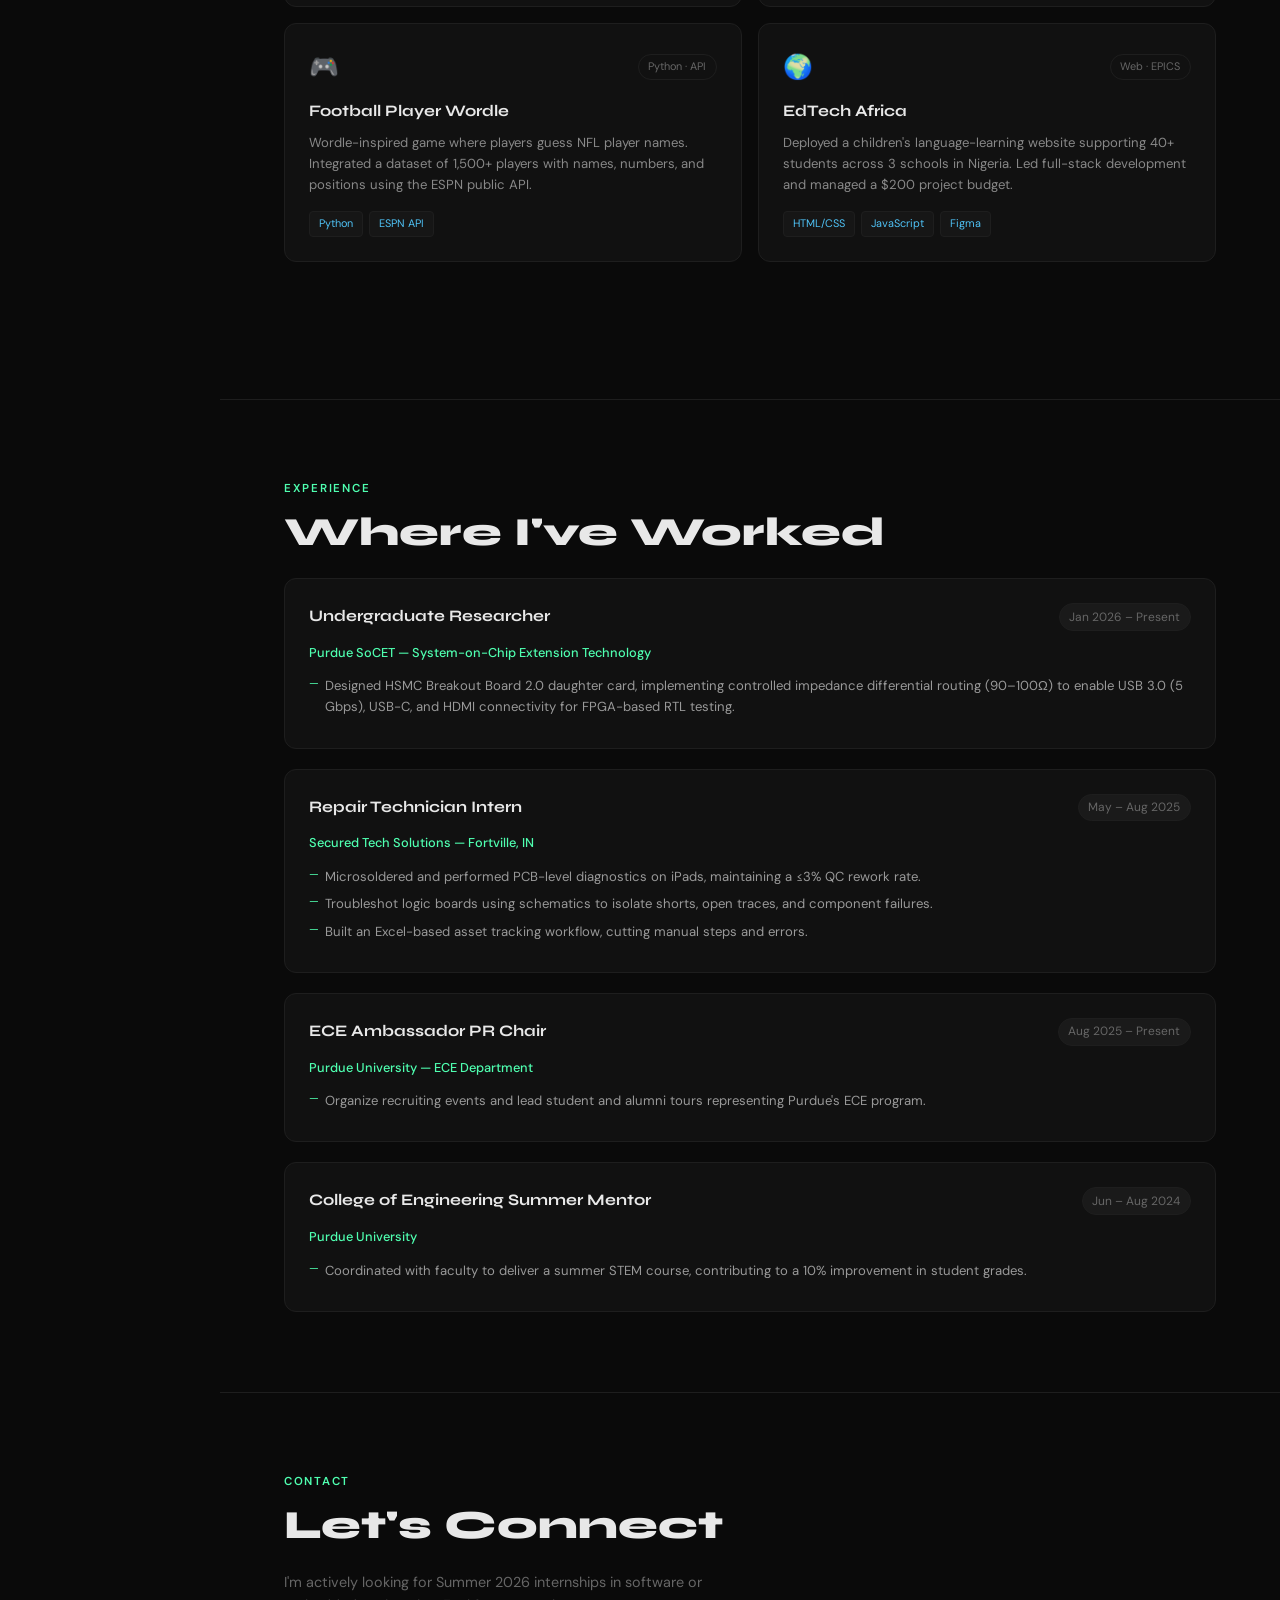
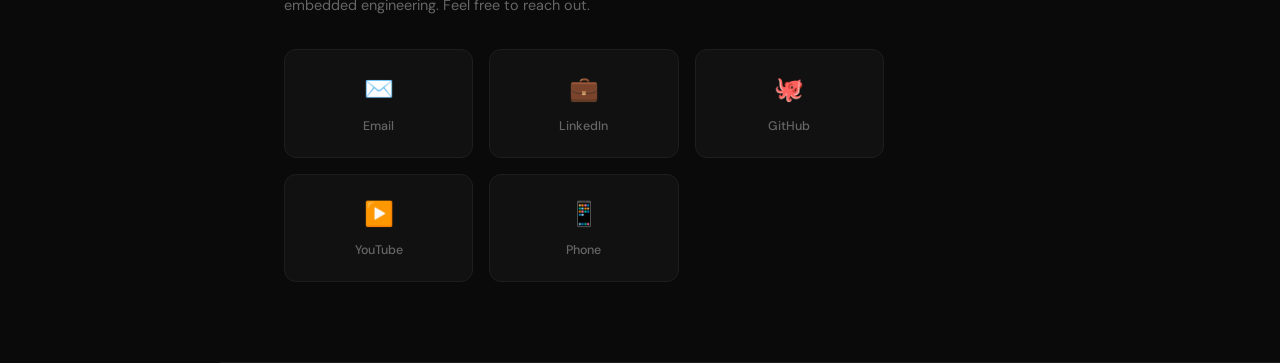
==== commit 738d821a: "changing pic" ====
--- a/index.html
+++ b/index.html
@@ -758,7 +758,7 @@
         </div>
 
         <!-- Right: photo -->
-        <img src="IMG_6071.JPEG" alt="Tatchi Anouan"
+        <img src="IMG_6072.JPEG" alt="Tatchi Anouan"
           style="width: 34%; max-width: 400px; aspect-ratio: 4/5; object-fit: cover; border-radius: 16px; border: 2px solid #1e1e1e; flex-shrink: 0; margin-top: 1rem; margin-right: 5rem;" />
 
       </div>
